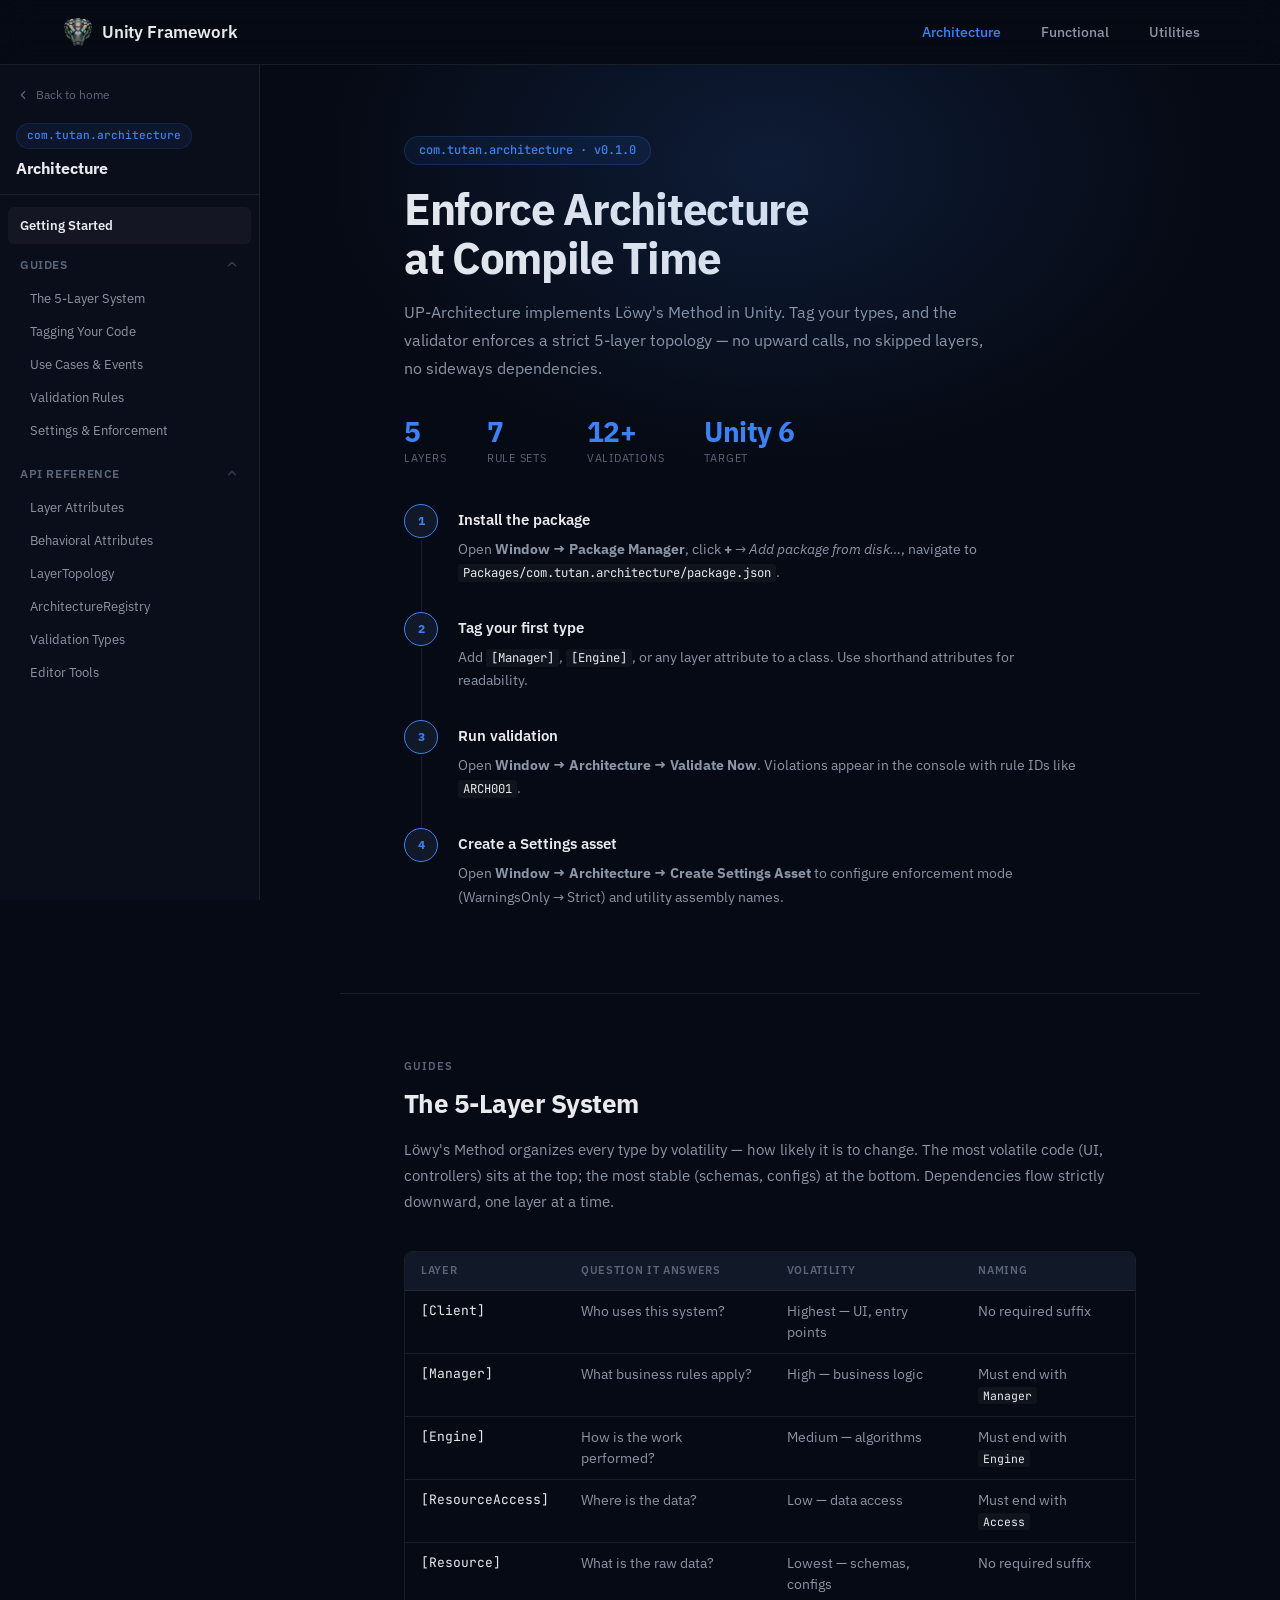
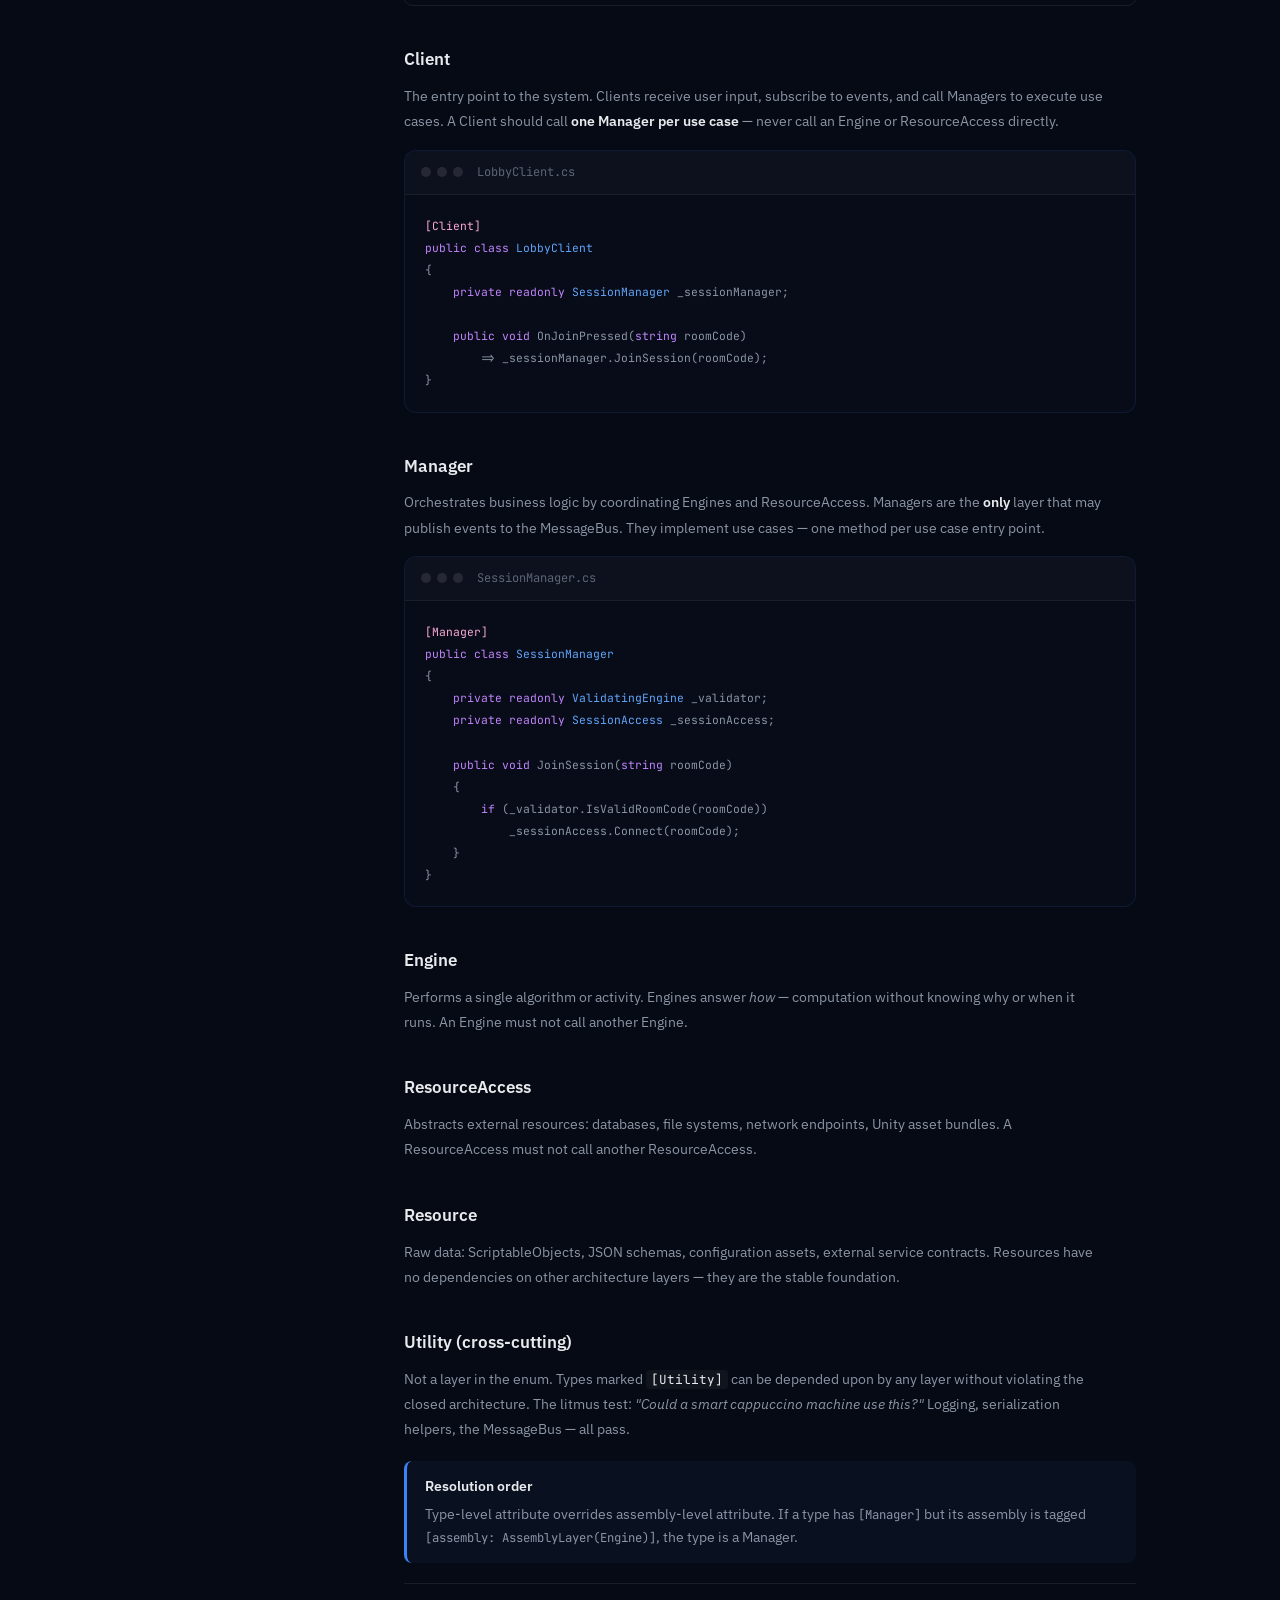
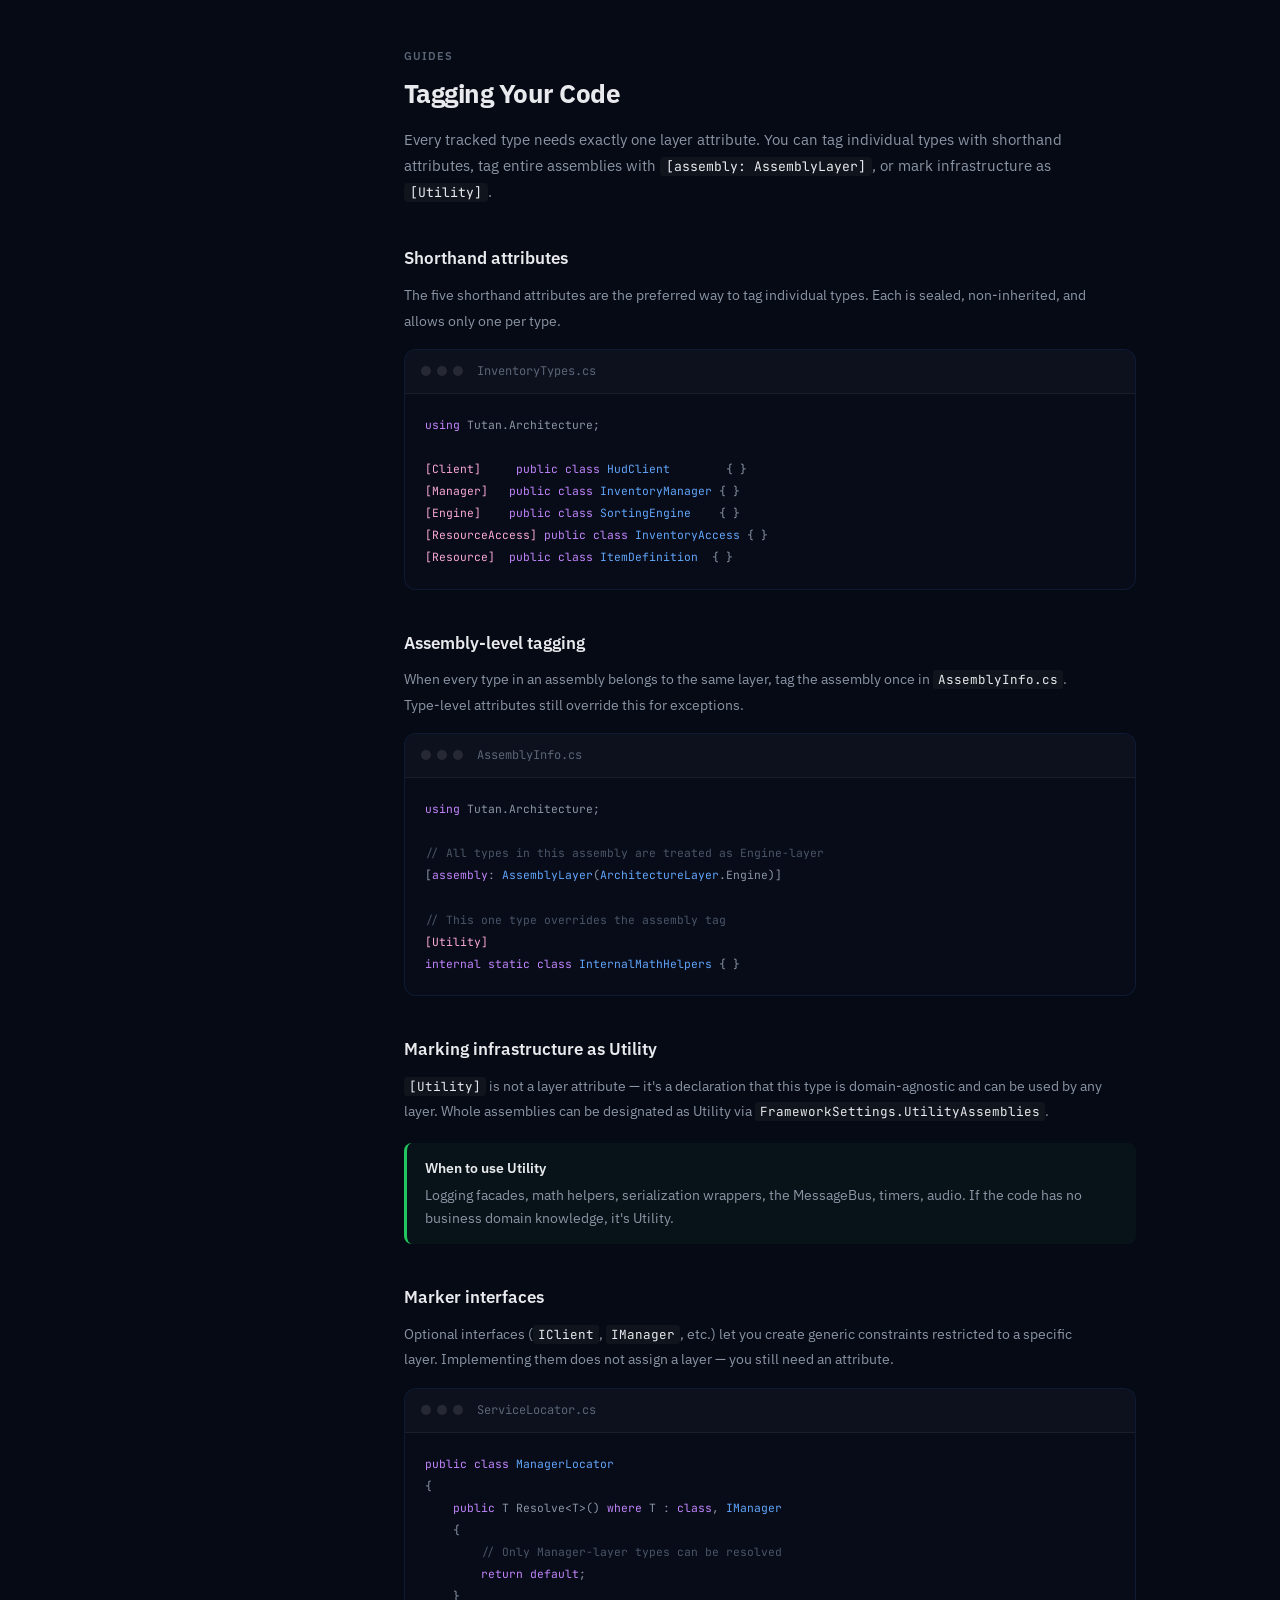
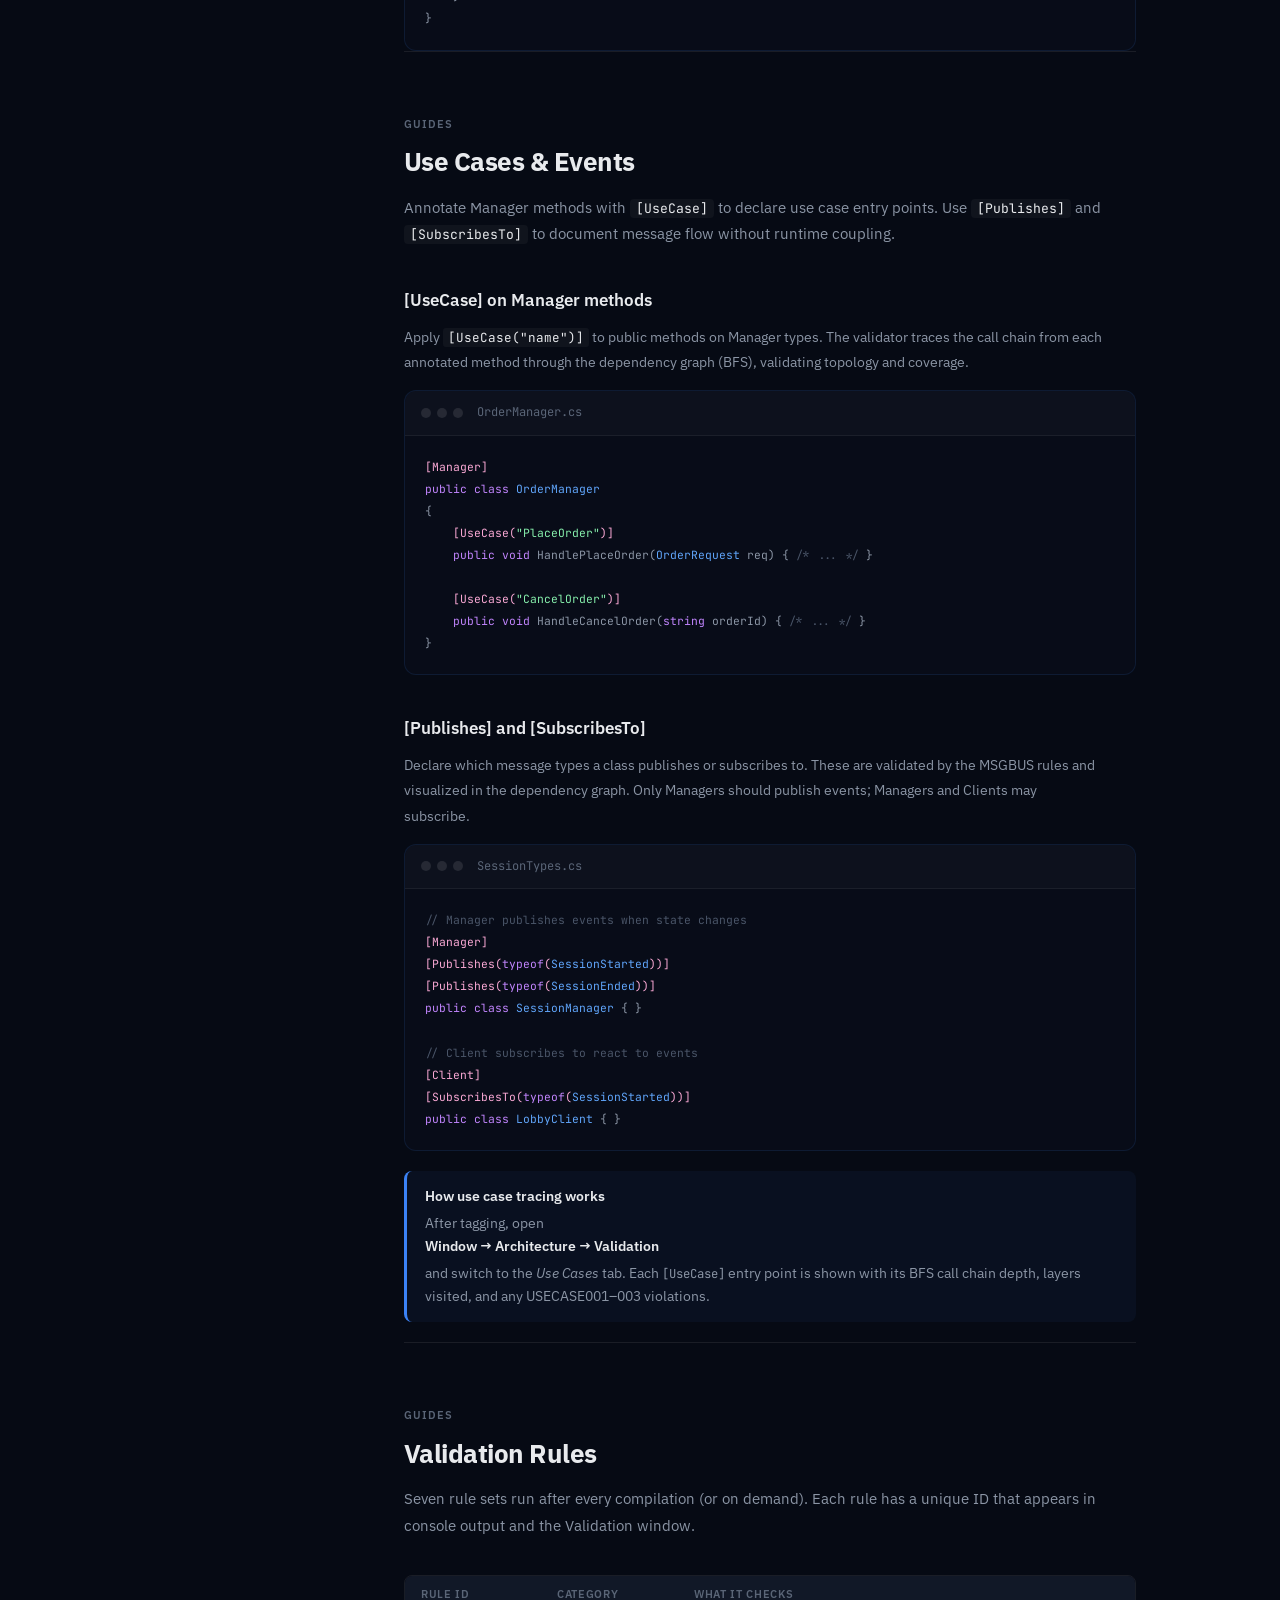
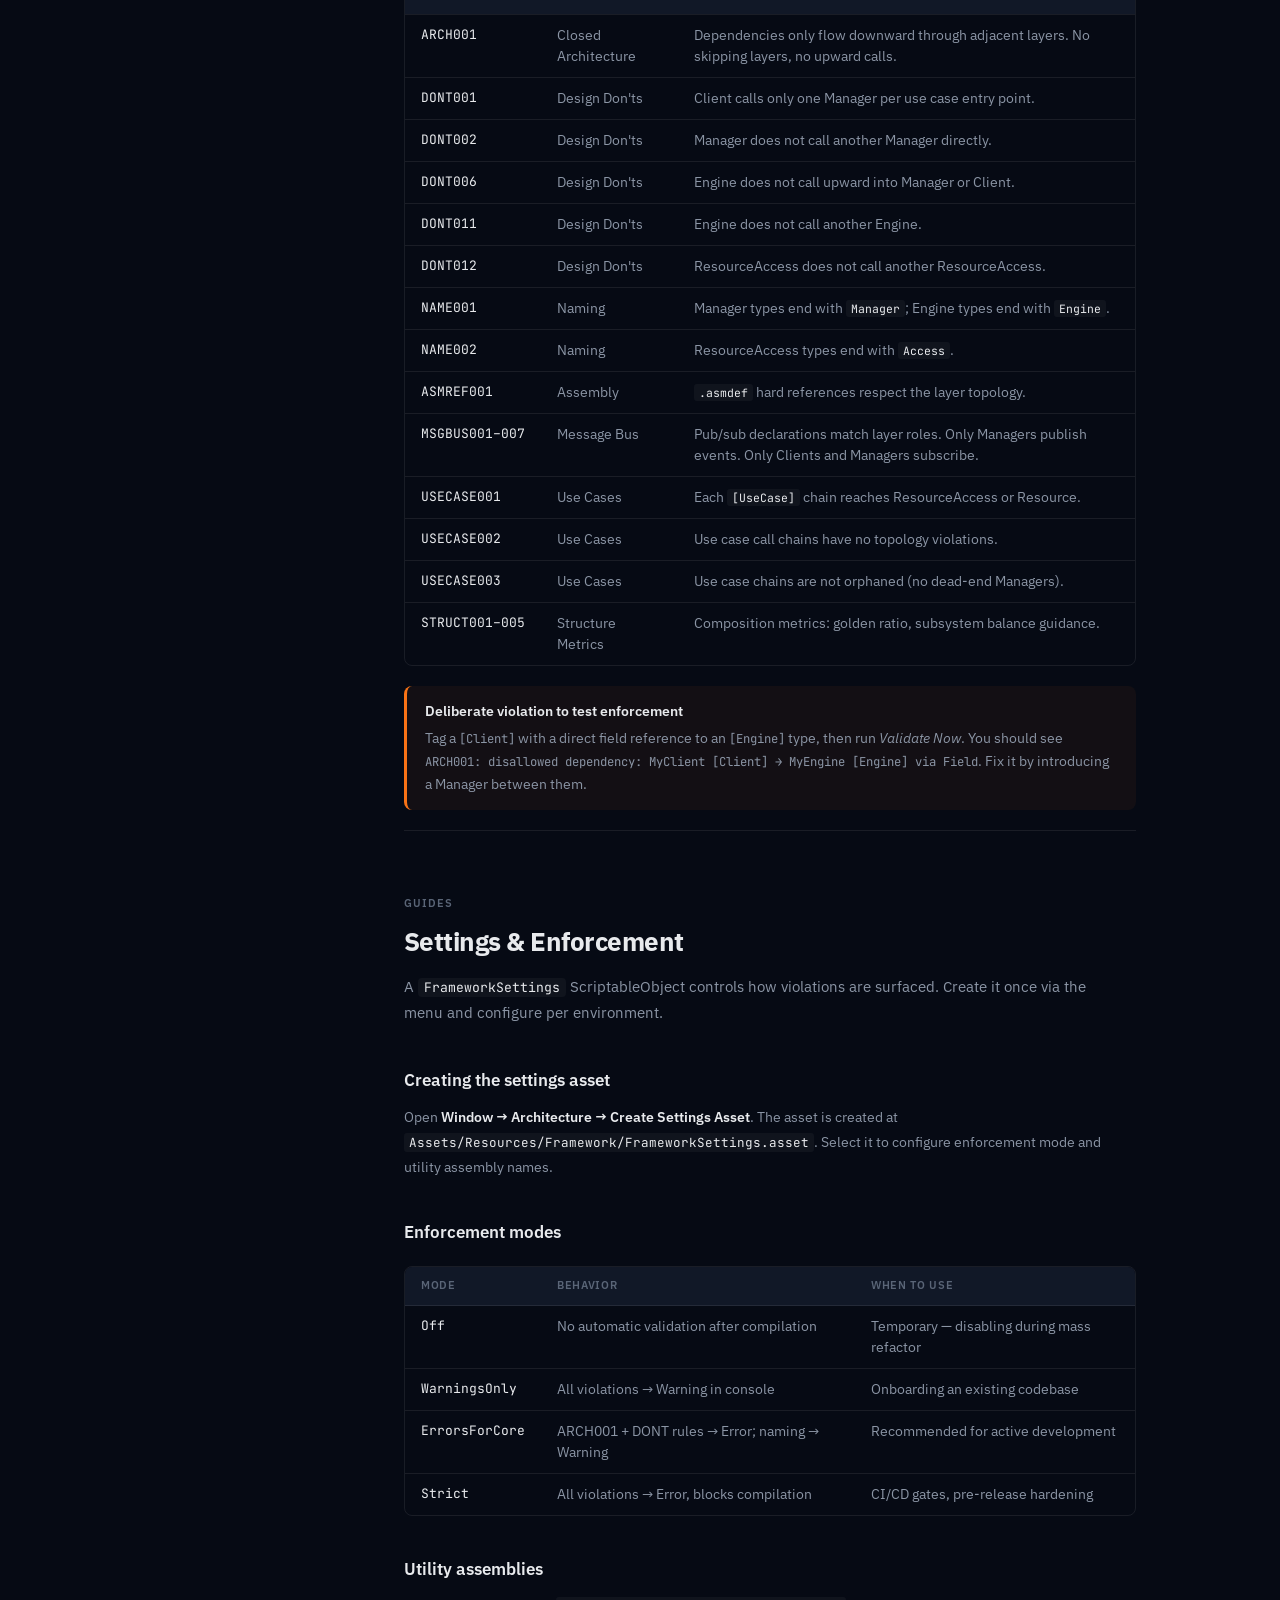
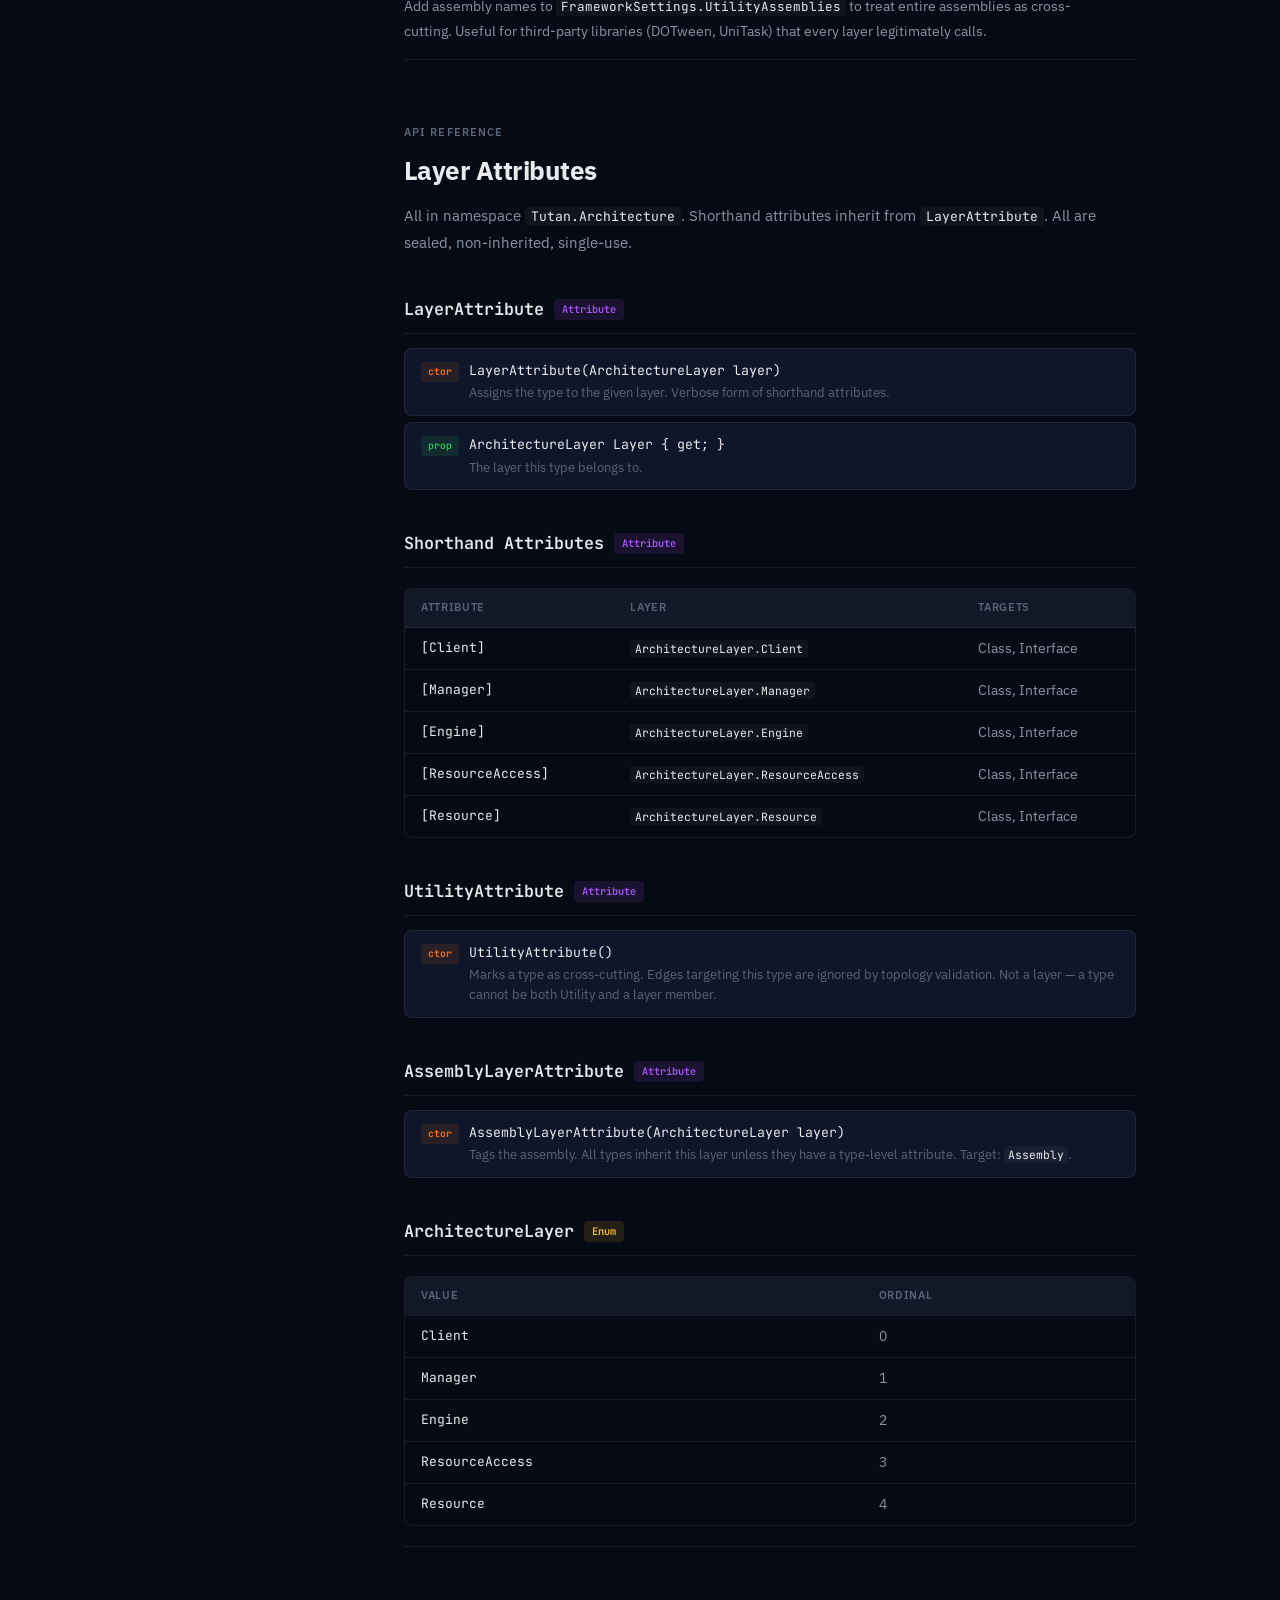
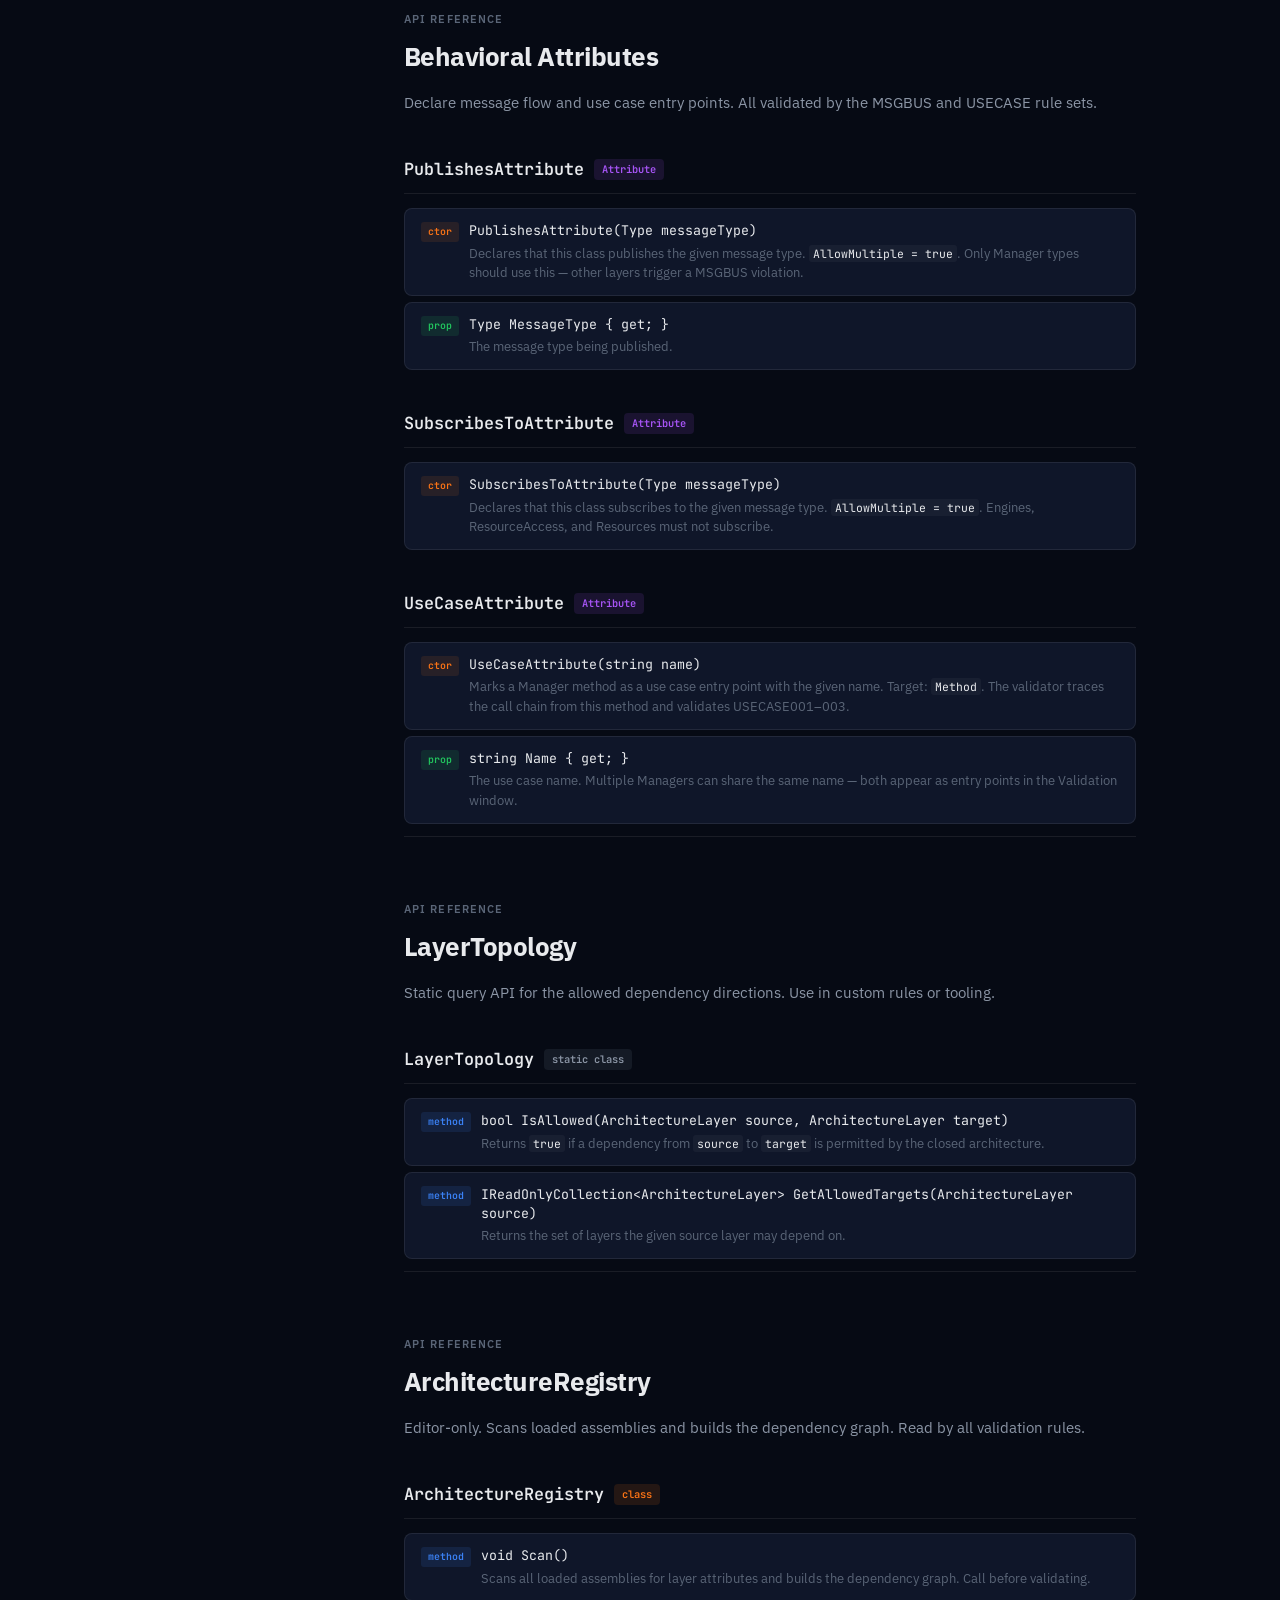
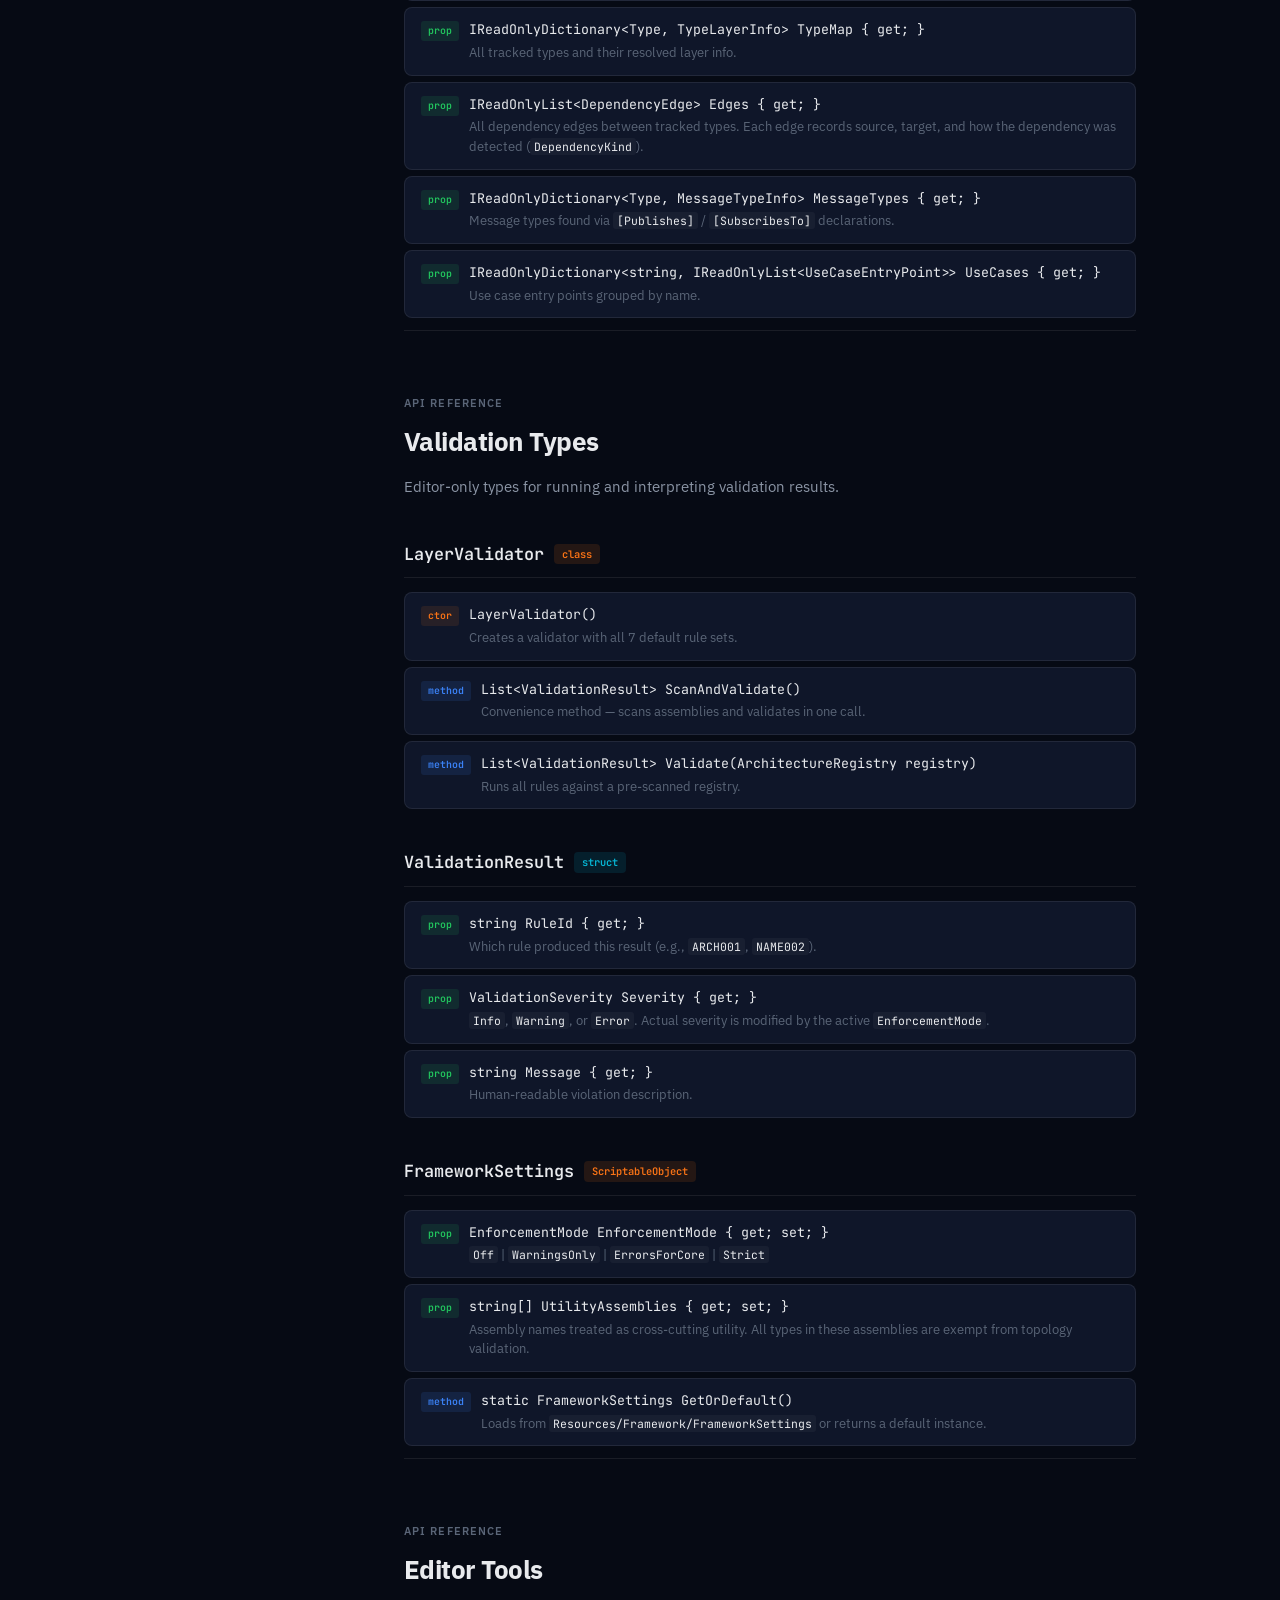
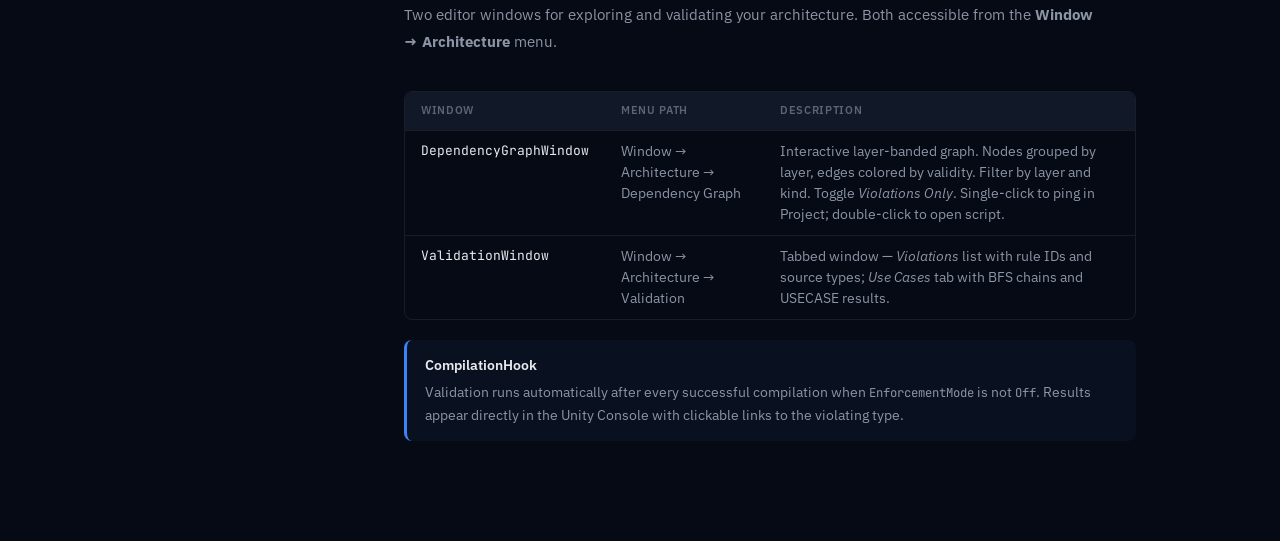
==== architecture.html @ 6060f74a "Reorganize site structure and polish home page UI Structure: - Move CSS/JS files into src/ - Move fa" ====
<!DOCTYPE html>
<html lang="en">
<head>
  <meta charset="UTF-8">
  <meta name="viewport" content="width=device-width, initial-scale=1.0">
  <title>Architecture — Unity Framework</title>
  <meta name="description" content="UP-Architecture: compile-time layer enforcement for Löwy's Method. Five layers, one direction.">
  <link rel="preconnect" href="https://fonts.googleapis.com">
  <link rel="preconnect" href="https://fonts.gstatic.com" crossorigin>
  <link href="https://fonts.googleapis.com/css2?family=IBM+Plex+Sans:wght@300;400;500;600;700&family=JetBrains+Mono:wght@400;500;600&display=swap" rel="stylesheet">
  <link rel="stylesheet" href="src/styles.css">
  <link rel="stylesheet" href="src/docs.css">
</head>
<body>

  <!-- Navigation -->
  <nav class="nav" id="nav">
    <div class="nav-inner">
      <a href="index.html" class="nav-logo">
        <img src="assets/favicon/favicon-32x32.png" alt="" class="nav-logo-icon" aria-hidden="true">
        Unity Framework
      </a>
      <div class="nav-links">
        <a href="architecture.html" class="nav-link" style="color:var(--arch-color)">Architecture</a>
        <a href="functional.html" class="nav-link">Functional</a>
        <a href="utilities.html" class="nav-link">Utilities</a>
      </div>
      <button class="nav-toggle" id="nav-toggle" aria-label="Toggle navigation menu" aria-expanded="false">
        <span></span><span></span><span></span>
      </button>
    </div>
  </nav>

  <div class="docs-shell">

    <!-- Sidebar -->
    <aside class="docs-sidebar" aria-label="Documentation navigation">
      <div class="sidebar-header">
        <a href="index.html" class="sidebar-back">
          <svg width="14" height="14" viewBox="0 0 24 24" fill="none" stroke="currentColor" stroke-width="2" stroke-linecap="round" stroke-linejoin="round" aria-hidden="true"><polyline points="15 18 9 12 15 6"/></svg>
          Back to home
        </a>
        <span class="sidebar-pkg-id sidebar-pkg-id--arch">com.tutan.architecture</span>
        <div class="sidebar-pkg-name">Architecture</div>
      </div>
      <nav class="sidebar-nav" aria-label="Page sections">
        <a href="#getting-started" class="sidebar-direct" data-pkg="arch">Getting Started</a>

        <div class="sidebar-group open">
          <button class="sidebar-group-btn" aria-expanded="true">
            Guides
            <svg class="sidebar-chevron" width="14" height="14" viewBox="0 0 24 24" fill="none" stroke="currentColor" stroke-width="2.5" stroke-linecap="round" stroke-linejoin="round" aria-hidden="true"><polyline points="6 9 12 15 18 9"/></svg>
          </button>
          <div class="sidebar-items">
            <a href="#guide-layers" class="sidebar-link" data-pkg="arch">The 5-Layer System</a>
            <a href="#guide-tagging" class="sidebar-link" data-pkg="arch">Tagging Your Code</a>
            <a href="#guide-usecases" class="sidebar-link" data-pkg="arch">Use Cases &amp; Events</a>
            <a href="#guide-validation" class="sidebar-link" data-pkg="arch">Validation Rules</a>
            <a href="#guide-settings" class="sidebar-link" data-pkg="arch">Settings &amp; Enforcement</a>
          </div>
        </div>

        <div class="sidebar-group">
          <button class="sidebar-group-btn" aria-expanded="false">
            API Reference
            <svg class="sidebar-chevron" width="14" height="14" viewBox="0 0 24 24" fill="none" stroke="currentColor" stroke-width="2.5" stroke-linecap="round" stroke-linejoin="round" aria-hidden="true"><polyline points="6 9 12 15 18 9"/></svg>
          </button>
          <div class="sidebar-items">
            <a href="#api-layer-attrs" class="sidebar-link" data-pkg="arch">Layer Attributes</a>
            <a href="#api-behavioral-attrs" class="sidebar-link" data-pkg="arch">Behavioral Attributes</a>
            <a href="#api-topology" class="sidebar-link" data-pkg="arch">LayerTopology</a>
            <a href="#api-registry" class="sidebar-link" data-pkg="arch">ArchitectureRegistry</a>
            <a href="#api-validation" class="sidebar-link" data-pkg="arch">Validation Types</a>
            <a href="#api-editor" class="sidebar-link" data-pkg="arch">Editor Tools</a>
          </div>
        </div>
      </nav>
    </aside>

    <!-- Main content -->
    <main class="docs-main">

      <!-- ── Getting Started Hero ── -->
      <section class="docs-hero" id="getting-started">
        <div class="docs-hero-glow" style="background:radial-gradient(ellipse, var(--arch-glow) 0%, transparent 70%)" aria-hidden="true"></div>
        <span class="docs-hero-badge docs-hero-badge--arch">com.tutan.architecture · v0.1.0</span>
        <h1 class="docs-hero-title">Enforce Architecture<br>at Compile Time</h1>
        <p class="docs-hero-desc">
          UP-Architecture implements Löwy's Method in Unity. Tag your types, and the validator enforces a strict 5-layer topology — no upward calls, no skipped layers, no sideways dependencies.
        </p>
        <div class="docs-hero-stats">
          <div>
            <span class="docs-stat-value" style="color:var(--arch-color)">5</span>
            <span class="docs-stat-label">Layers</span>
          </div>
          <div>
            <span class="docs-stat-value" style="color:var(--arch-color)">7</span>
            <span class="docs-stat-label">Rule Sets</span>
          </div>
          <div>
            <span class="docs-stat-value" style="color:var(--arch-color)">12+</span>
            <span class="docs-stat-label">Validations</span>
          </div>
          <div>
            <span class="docs-stat-value" style="color:var(--arch-color)">Unity 6</span>
            <span class="docs-stat-label">Target</span>
          </div>
        </div>

        <div class="steps">
          <div class="step">
            <div class="step-num" style="border-color:var(--arch-color);color:var(--arch-color)">1</div>
            <div class="step-body">
              <div class="step-title">Install the package</div>
              <div class="step-desc">Open <strong>Window → Package Manager</strong>, click <strong>+</strong> → <em>Add package from disk…</em>, navigate to <code>Packages/com.tutan.architecture/package.json</code>.</div>
            </div>
          </div>
          <div class="step">
            <div class="step-num" style="border-color:var(--arch-color);color:var(--arch-color)">2</div>
            <div class="step-body">
              <div class="step-title">Tag your first type</div>
              <div class="step-desc">Add <code>[Manager]</code>, <code>[Engine]</code>, or any layer attribute to a class. Use shorthand attributes for readability.</div>
            </div>
          </div>
          <div class="step">
            <div class="step-num" style="border-color:var(--arch-color);color:var(--arch-color)">3</div>
            <div class="step-body">
              <div class="step-title">Run validation</div>
              <div class="step-desc">Open <strong>Window → Architecture → Validate Now</strong>. Violations appear in the console with rule IDs like <code>ARCH001</code>.</div>
            </div>
          </div>
          <div class="step">
            <div class="step-num" style="border-color:var(--arch-color);color:var(--arch-color)">4</div>
            <div class="step-body">
              <div class="step-title">Create a Settings asset</div>
              <div class="step-desc">Open <strong>Window → Architecture → Create Settings Asset</strong> to configure enforcement mode (WarningsOnly → Strict) and utility assembly names.</div>
            </div>
          </div>
        </div>
      </section>

      <div class="docs-content">

        <!-- ── Guide: 5-Layer System ── -->
        <section class="docs-section" id="guide-layers">
          <div class="section-eyebrow">Guides</div>
          <h2 class="section-title">The 5-Layer System</h2>
          <p class="section-intro">
            Löwy's Method organizes every type by volatility — how likely it is to change. The most volatile code (UI, controllers) sits at the top; the most stable (schemas, configs) at the bottom. Dependencies flow strictly downward, one layer at a time.
          </p>

          <div class="table-wrap">
            <table class="docs-table">
              <thead><tr><th>Layer</th><th>Question It Answers</th><th>Volatility</th><th>Naming</th></tr></thead>
              <tbody>
                <tr><td>[Client]</td><td>Who uses this system?</td><td>Highest — UI, entry points</td><td>No required suffix</td></tr>
                <tr><td>[Manager]</td><td>What business rules apply?</td><td>High — business logic</td><td>Must end with <code>Manager</code></td></tr>
                <tr><td>[Engine]</td><td>How is the work performed?</td><td>Medium — algorithms</td><td>Must end with <code>Engine</code></td></tr>
                <tr><td>[ResourceAccess]</td><td>Where is the data?</td><td>Low — data access</td><td>Must end with <code>Access</code></td></tr>
                <tr><td>[Resource]</td><td>What is the raw data?</td><td>Lowest — schemas, configs</td><td>No required suffix</td></tr>
              </tbody>
            </table>
          </div>

          <div class="sub-section">
            <h3 class="sub-title">Client</h3>
            <p class="prose">The entry point to the system. Clients receive user input, subscribe to events, and call Managers to execute use cases. A Client should call <strong>one Manager per use case</strong> — never call an Engine or ResourceAccess directly.</p>
            <div class="code-card code-card--arch">
              <div class="code-card-header"><span class="code-card-dot"></span><span class="code-card-dot"></span><span class="code-card-dot"></span><span class="code-card-file">LobbyClient.cs</span></div>
<pre class="code-block"><code><span class="attr">[Client]</span>
<span class="kw">public class</span> <span class="type">LobbyClient</span>
{
    <span class="kw">private readonly</span> <span class="type">SessionManager</span> _sessionManager;

    <span class="kw">public void</span> OnJoinPressed(<span class="kw">string</span> roomCode)
        => _sessionManager.JoinSession(roomCode);
}</code></pre>
            </div>
          </div>

          <div class="sub-section">
            <h3 class="sub-title">Manager</h3>
            <p class="prose">Orchestrates business logic by coordinating Engines and ResourceAccess. Managers are the <strong>only</strong> layer that may publish events to the MessageBus. They implement use cases — one method per use case entry point.</p>
            <div class="code-card code-card--arch">
              <div class="code-card-header"><span class="code-card-dot"></span><span class="code-card-dot"></span><span class="code-card-dot"></span><span class="code-card-file">SessionManager.cs</span></div>
<pre class="code-block"><code><span class="attr">[Manager]</span>
<span class="kw">public class</span> <span class="type">SessionManager</span>
{
    <span class="kw">private readonly</span> <span class="type">ValidatingEngine</span> _validator;
    <span class="kw">private readonly</span> <span class="type">SessionAccess</span> _sessionAccess;

    <span class="kw">public void</span> JoinSession(<span class="kw">string</span> roomCode)
    {
        <span class="kw">if</span> (_validator.IsValidRoomCode(roomCode))
            _sessionAccess.Connect(roomCode);
    }
}</code></pre>
            </div>
          </div>

          <div class="sub-section">
            <h3 class="sub-title">Engine</h3>
            <p class="prose">Performs a single algorithm or activity. Engines answer <em>how</em> — computation without knowing why or when it runs. An Engine must not call another Engine.</p>
          </div>

          <div class="sub-section">
            <h3 class="sub-title">ResourceAccess</h3>
            <p class="prose">Abstracts external resources: databases, file systems, network endpoints, Unity asset bundles. A ResourceAccess must not call another ResourceAccess.</p>
          </div>

          <div class="sub-section">
            <h3 class="sub-title">Resource</h3>
            <p class="prose">Raw data: ScriptableObjects, JSON schemas, configuration assets, external service contracts. Resources have no dependencies on other architecture layers — they are the stable foundation.</p>
          </div>

          <div class="sub-section">
            <h3 class="sub-title">Utility (cross-cutting)</h3>
            <p class="prose">Not a layer in the enum. Types marked <code>[Utility]</code> can be depended upon by any layer without violating the closed architecture. The litmus test: <em>"Could a smart cappuccino machine use this?"</em> Logging, serialization helpers, the MessageBus — all pass.</p>
            <div class="callout callout--note">
              <strong>Resolution order</strong>
              Type-level attribute overrides assembly-level attribute. If a type has <code>[Manager]</code> but its assembly is tagged <code>[assembly: AssemblyLayer(Engine)]</code>, the type is a Manager.
            </div>
          </div>
        </section>

        <!-- ── Guide: Tagging ── -->
        <section class="docs-section" id="guide-tagging">
          <div class="section-eyebrow">Guides</div>
          <h2 class="section-title">Tagging Your Code</h2>
          <p class="section-intro">
            Every tracked type needs exactly one layer attribute. You can tag individual types with shorthand attributes, tag entire assemblies with <code>[assembly: AssemblyLayer]</code>, or mark infrastructure as <code>[Utility]</code>.
          </p>

          <div class="sub-section">
            <h3 class="sub-title">Shorthand attributes</h3>
            <p class="prose">The five shorthand attributes are the preferred way to tag individual types. Each is sealed, non-inherited, and allows only one per type.</p>
            <div class="code-card code-card--arch">
              <div class="code-card-header"><span class="code-card-dot"></span><span class="code-card-dot"></span><span class="code-card-dot"></span><span class="code-card-file">InventoryTypes.cs</span></div>
<pre class="code-block"><code><span class="kw">using</span> Tutan.Architecture;

<span class="attr">[Client]</span>     <span class="kw">public class</span> <span class="type">HudClient</span>        { }
<span class="attr">[Manager]</span>   <span class="kw">public class</span> <span class="type">InventoryManager</span> { }
<span class="attr">[Engine]</span>    <span class="kw">public class</span> <span class="type">SortingEngine</span>    { }
<span class="attr">[ResourceAccess]</span> <span class="kw">public class</span> <span class="type">InventoryAccess</span> { }
<span class="attr">[Resource]</span>  <span class="kw">public class</span> <span class="type">ItemDefinition</span>  { }</code></pre>
            </div>
          </div>

          <div class="sub-section">
            <h3 class="sub-title">Assembly-level tagging</h3>
            <p class="prose">When every type in an assembly belongs to the same layer, tag the assembly once in <code>AssemblyInfo.cs</code>. Type-level attributes still override this for exceptions.</p>
            <div class="code-card code-card--arch">
              <div class="code-card-header"><span class="code-card-dot"></span><span class="code-card-dot"></span><span class="code-card-dot"></span><span class="code-card-file">AssemblyInfo.cs</span></div>
<pre class="code-block"><code><span class="kw">using</span> Tutan.Architecture;

<span class="cmt">// All types in this assembly are treated as Engine-layer</span>
[<span class="kw">assembly</span>: <span class="type">AssemblyLayer</span>(<span class="type">ArchitectureLayer</span>.Engine)]

<span class="cmt">// This one type overrides the assembly tag</span>
<span class="attr">[Utility]</span>
<span class="kw">internal static class</span> <span class="type">InternalMathHelpers</span> { }</code></pre>
            </div>
          </div>

          <div class="sub-section">
            <h3 class="sub-title">Marking infrastructure as Utility</h3>
            <p class="prose"><code>[Utility]</code> is not a layer attribute — it's a declaration that this type is domain-agnostic and can be used by any layer. Whole assemblies can be designated as Utility via <code>FrameworkSettings.UtilityAssemblies</code>.</p>
            <div class="callout callout--tip">
              <strong>When to use Utility</strong>
              Logging facades, math helpers, serialization wrappers, the MessageBus, timers, audio. If the code has no business domain knowledge, it's Utility.
            </div>
          </div>

          <div class="sub-section">
            <h3 class="sub-title">Marker interfaces</h3>
            <p class="prose">Optional interfaces (<code>IClient</code>, <code>IManager</code>, etc.) let you create generic constraints restricted to a specific layer. Implementing them does not assign a layer — you still need an attribute.</p>
            <div class="code-card code-card--arch">
              <div class="code-card-header"><span class="code-card-dot"></span><span class="code-card-dot"></span><span class="code-card-dot"></span><span class="code-card-file">ServiceLocator.cs</span></div>
<pre class="code-block"><code><span class="kw">public class</span> <span class="type">ManagerLocator</span>
{
    <span class="kw">public</span> T Resolve&lt;T&gt;() <span class="kw">where</span> T : <span class="kw">class</span>, <span class="type">IManager</span>
    {
        <span class="cmt">// Only Manager-layer types can be resolved</span>
        <span class="kw">return default</span>;
    }
}</code></pre>
            </div>
          </div>
        </section>

        <!-- ── Guide: Use Cases & Events ── -->
        <section class="docs-section" id="guide-usecases">
          <div class="section-eyebrow">Guides</div>
          <h2 class="section-title">Use Cases &amp; Events</h2>
          <p class="section-intro">
            Annotate Manager methods with <code>[UseCase]</code> to declare use case entry points. Use <code>[Publishes]</code> and <code>[SubscribesTo]</code> to document message flow without runtime coupling.
          </p>

          <div class="sub-section">
            <h3 class="sub-title">[UseCase] on Manager methods</h3>
            <p class="prose">Apply <code>[UseCase("name")]</code> to public methods on Manager types. The validator traces the call chain from each annotated method through the dependency graph (BFS), validating topology and coverage.</p>
            <div class="code-card code-card--arch">
              <div class="code-card-header"><span class="code-card-dot"></span><span class="code-card-dot"></span><span class="code-card-dot"></span><span class="code-card-file">OrderManager.cs</span></div>
<pre class="code-block"><code><span class="attr">[Manager]</span>
<span class="kw">public class</span> <span class="type">OrderManager</span>
{
    <span class="attr">[UseCase(<span class="str">"PlaceOrder"</span>)]</span>
    <span class="kw">public void</span> HandlePlaceOrder(<span class="type">OrderRequest</span> req) { <span class="cmt">/* ... */</span> }

    <span class="attr">[UseCase(<span class="str">"CancelOrder"</span>)]</span>
    <span class="kw">public void</span> HandleCancelOrder(<span class="kw">string</span> orderId) { <span class="cmt">/* ... */</span> }
}</code></pre>
            </div>
          </div>

          <div class="sub-section">
            <h3 class="sub-title">[Publishes] and [SubscribesTo]</h3>
            <p class="prose">Declare which message types a class publishes or subscribes to. These are validated by the MSGBUS rules and visualized in the dependency graph. Only Managers should publish events; Managers and Clients may subscribe.</p>
            <div class="code-card code-card--arch">
              <div class="code-card-header"><span class="code-card-dot"></span><span class="code-card-dot"></span><span class="code-card-dot"></span><span class="code-card-file">SessionTypes.cs</span></div>
<pre class="code-block"><code><span class="cmt">// Manager publishes events when state changes</span>
<span class="attr">[Manager]</span>
<span class="attr">[Publishes(<span class="kw">typeof</span>(<span class="type">SessionStarted</span>))]</span>
<span class="attr">[Publishes(<span class="kw">typeof</span>(<span class="type">SessionEnded</span>))]</span>
<span class="kw">public class</span> <span class="type">SessionManager</span> { }

<span class="cmt">// Client subscribes to react to events</span>
<span class="attr">[Client]</span>
<span class="attr">[SubscribesTo(<span class="kw">typeof</span>(<span class="type">SessionStarted</span>))]</span>
<span class="kw">public class</span> <span class="type">LobbyClient</span> { }</code></pre>
            </div>
          </div>

          <div class="callout callout--note">
            <strong>How use case tracing works</strong>
            After tagging, open <strong>Window → Architecture → Validation</strong> and switch to the <em>Use Cases</em> tab. Each <code>[UseCase]</code> entry point is shown with its BFS call chain depth, layers visited, and any USECASE001–003 violations.
          </div>
        </section>

        <!-- ── Guide: Validation Rules ── -->
        <section class="docs-section" id="guide-validation">
          <div class="section-eyebrow">Guides</div>
          <h2 class="section-title">Validation Rules</h2>
          <p class="section-intro">
            Seven rule sets run after every compilation (or on demand). Each rule has a unique ID that appears in console output and the Validation window.
          </p>

          <div class="table-wrap">
            <table class="docs-table">
              <thead><tr><th>Rule ID</th><th>Category</th><th>What It Checks</th></tr></thead>
              <tbody>
                <tr><td>ARCH001</td><td>Closed Architecture</td><td>Dependencies only flow downward through adjacent layers. No skipping layers, no upward calls.</td></tr>
                <tr><td>DONT001</td><td>Design Don'ts</td><td>Client calls only one Manager per use case entry point.</td></tr>
                <tr><td>DONT002</td><td>Design Don'ts</td><td>Manager does not call another Manager directly.</td></tr>
                <tr><td>DONT006</td><td>Design Don'ts</td><td>Engine does not call upward into Manager or Client.</td></tr>
                <tr><td>DONT011</td><td>Design Don'ts</td><td>Engine does not call another Engine.</td></tr>
                <tr><td>DONT012</td><td>Design Don'ts</td><td>ResourceAccess does not call another ResourceAccess.</td></tr>
                <tr><td>NAME001</td><td>Naming</td><td>Manager types end with <code>Manager</code>; Engine types end with <code>Engine</code>.</td></tr>
                <tr><td>NAME002</td><td>Naming</td><td>ResourceAccess types end with <code>Access</code>.</td></tr>
                <tr><td>ASMREF001</td><td>Assembly</td><td><code>.asmdef</code> hard references respect the layer topology.</td></tr>
                <tr><td>MSGBUS001–007</td><td>Message Bus</td><td>Pub/sub declarations match layer roles. Only Managers publish events. Only Clients and Managers subscribe.</td></tr>
                <tr><td>USECASE001</td><td>Use Cases</td><td>Each <code>[UseCase]</code> chain reaches ResourceAccess or Resource.</td></tr>
                <tr><td>USECASE002</td><td>Use Cases</td><td>Use case call chains have no topology violations.</td></tr>
                <tr><td>USECASE003</td><td>Use Cases</td><td>Use case chains are not orphaned (no dead-end Managers).</td></tr>
                <tr><td>STRUCT001–005</td><td>Structure Metrics</td><td>Composition metrics: golden ratio, subsystem balance guidance.</td></tr>
              </tbody>
            </table>
          </div>

          <div class="callout callout--warn">
            <strong>Deliberate violation to test enforcement</strong>
            Tag a <code>[Client]</code> with a direct field reference to an <code>[Engine]</code> type, then run <em>Validate Now</em>. You should see <code>ARCH001: disallowed dependency: MyClient [Client] → MyEngine [Engine] via Field</code>. Fix it by introducing a Manager between them.
          </div>
        </section>

        <!-- ── Guide: Settings ── -->
        <section class="docs-section" id="guide-settings">
          <div class="section-eyebrow">Guides</div>
          <h2 class="section-title">Settings &amp; Enforcement</h2>
          <p class="section-intro">
            A <code>FrameworkSettings</code> ScriptableObject controls how violations are surfaced. Create it once via the menu and configure per environment.
          </p>

          <div class="sub-section">
            <h3 class="sub-title">Creating the settings asset</h3>
            <p class="prose">Open <strong>Window → Architecture → Create Settings Asset</strong>. The asset is created at <code>Assets/Resources/Framework/FrameworkSettings.asset</code>. Select it to configure enforcement mode and utility assembly names.</p>
          </div>

          <div class="sub-section">
            <h3 class="sub-title">Enforcement modes</h3>
            <div class="table-wrap">
              <table class="docs-table">
                <thead><tr><th>Mode</th><th>Behavior</th><th>When to use</th></tr></thead>
                <tbody>
                  <tr><td>Off</td><td>No automatic validation after compilation</td><td>Temporary — disabling during mass refactor</td></tr>
                  <tr><td>WarningsOnly</td><td>All violations → Warning in console</td><td>Onboarding an existing codebase</td></tr>
                  <tr><td>ErrorsForCore</td><td>ARCH001 + DONT rules → Error; naming → Warning</td><td>Recommended for active development</td></tr>
                  <tr><td>Strict</td><td>All violations → Error, blocks compilation</td><td>CI/CD gates, pre-release hardening</td></tr>
                </tbody>
              </table>
            </div>
          </div>

          <div class="sub-section">
            <h3 class="sub-title">Utility assemblies</h3>
            <p class="prose">Add assembly names to <code>FrameworkSettings.UtilityAssemblies</code> to treat entire assemblies as cross-cutting. Useful for third-party libraries (DOTween, UniTask) that every layer legitimately calls.</p>
          </div>
        </section>

        <!-- ── API: Layer Attributes ── -->
        <section class="docs-section" id="api-layer-attrs">
          <div class="section-eyebrow">API Reference</div>
          <h2 class="section-title">Layer Attributes</h2>
          <p class="section-intro">All in namespace <code>Tutan.Architecture</code>. Shorthand attributes inherit from <code>LayerAttribute</code>. All are sealed, non-inherited, single-use.</p>

          <div class="api-group">
            <div class="api-group-header">
              <span class="api-group-name">LayerAttribute</span>
              <span class="api-type-badge badge--attr">Attribute</span>
            </div>
            <div class="api-members">
              <div class="api-member">
                <span class="api-kind kind--ctor">ctor</span>
                <div class="api-member-content">
                  <div class="api-member-name">LayerAttribute(ArchitectureLayer layer)</div>
                  <div class="api-member-desc">Assigns the type to the given layer. Verbose form of shorthand attributes.</div>
                </div>
              </div>
              <div class="api-member">
                <span class="api-kind kind--prop">prop</span>
                <div class="api-member-content">
                  <div class="api-member-name">ArchitectureLayer Layer { get; }</div>
                  <div class="api-member-desc">The layer this type belongs to.</div>
                </div>
              </div>
            </div>
          </div>

          <div class="api-group">
            <div class="api-group-header">
              <span class="api-group-name">Shorthand Attributes</span>
              <span class="api-type-badge badge--attr">Attribute</span>
            </div>
            <div class="table-wrap">
              <table class="docs-table">
                <thead><tr><th>Attribute</th><th>Layer</th><th>Targets</th></tr></thead>
                <tbody>
                  <tr><td>[Client]</td><td><code>ArchitectureLayer.Client</code></td><td>Class, Interface</td></tr>
                  <tr><td>[Manager]</td><td><code>ArchitectureLayer.Manager</code></td><td>Class, Interface</td></tr>
                  <tr><td>[Engine]</td><td><code>ArchitectureLayer.Engine</code></td><td>Class, Interface</td></tr>
                  <tr><td>[ResourceAccess]</td><td><code>ArchitectureLayer.ResourceAccess</code></td><td>Class, Interface</td></tr>
                  <tr><td>[Resource]</td><td><code>ArchitectureLayer.Resource</code></td><td>Class, Interface</td></tr>
                </tbody>
              </table>
            </div>
          </div>

          <div class="api-group">
            <div class="api-group-header">
              <span class="api-group-name">UtilityAttribute</span>
              <span class="api-type-badge badge--attr">Attribute</span>
            </div>
            <div class="api-members">
              <div class="api-member">
                <span class="api-kind kind--ctor">ctor</span>
                <div class="api-member-content">
                  <div class="api-member-name">UtilityAttribute()</div>
                  <div class="api-member-desc">Marks a type as cross-cutting. Edges targeting this type are ignored by topology validation. Not a layer — a type cannot be both Utility and a layer member.</div>
                </div>
              </div>
            </div>
          </div>

          <div class="api-group">
            <div class="api-group-header">
              <span class="api-group-name">AssemblyLayerAttribute</span>
              <span class="api-type-badge badge--attr">Attribute</span>
            </div>
            <div class="api-members">
              <div class="api-member">
                <span class="api-kind kind--ctor">ctor</span>
                <div class="api-member-content">
                  <div class="api-member-name">AssemblyLayerAttribute(ArchitectureLayer layer)</div>
                  <div class="api-member-desc">Tags the assembly. All types inherit this layer unless they have a type-level attribute. Target: <code>Assembly</code>.</div>
                </div>
              </div>
            </div>
          </div>

          <div class="api-group">
            <div class="api-group-header">
              <span class="api-group-name">ArchitectureLayer</span>
              <span class="api-type-badge badge--enum">Enum</span>
            </div>
            <div class="table-wrap">
              <table class="docs-table">
                <thead><tr><th>Value</th><th>Ordinal</th></tr></thead>
                <tbody>
                  <tr><td>Client</td><td>0</td></tr>
                  <tr><td>Manager</td><td>1</td></tr>
                  <tr><td>Engine</td><td>2</td></tr>
                  <tr><td>ResourceAccess</td><td>3</td></tr>
                  <tr><td>Resource</td><td>4</td></tr>
                </tbody>
              </table>
            </div>
          </div>
        </section>

        <!-- ── API: Behavioral Attributes ── -->
        <section class="docs-section" id="api-behavioral-attrs">
          <div class="section-eyebrow">API Reference</div>
          <h2 class="section-title">Behavioral Attributes</h2>
          <p class="section-intro">Declare message flow and use case entry points. All validated by the MSGBUS and USECASE rule sets.</p>

          <div class="api-group">
            <div class="api-group-header">
              <span class="api-group-name">PublishesAttribute</span>
              <span class="api-type-badge badge--attr">Attribute</span>
            </div>
            <div class="api-members">
              <div class="api-member">
                <span class="api-kind kind--ctor">ctor</span>
                <div class="api-member-content">
                  <div class="api-member-name">PublishesAttribute(Type messageType)</div>
                  <div class="api-member-desc">Declares that this class publishes the given message type. <code>AllowMultiple = true</code>. Only Manager types should use this — other layers trigger a MSGBUS violation.</div>
                </div>
              </div>
              <div class="api-member">
                <span class="api-kind kind--prop">prop</span>
                <div class="api-member-content">
                  <div class="api-member-name">Type MessageType { get; }</div>
                  <div class="api-member-desc">The message type being published.</div>
                </div>
              </div>
            </div>
          </div>

          <div class="api-group">
            <div class="api-group-header">
              <span class="api-group-name">SubscribesToAttribute</span>
              <span class="api-type-badge badge--attr">Attribute</span>
            </div>
            <div class="api-members">
              <div class="api-member">
                <span class="api-kind kind--ctor">ctor</span>
                <div class="api-member-content">
                  <div class="api-member-name">SubscribesToAttribute(Type messageType)</div>
                  <div class="api-member-desc">Declares that this class subscribes to the given message type. <code>AllowMultiple = true</code>. Engines, ResourceAccess, and Resources must not subscribe.</div>
                </div>
              </div>
            </div>
          </div>

          <div class="api-group">
            <div class="api-group-header">
              <span class="api-group-name">UseCaseAttribute</span>
              <span class="api-type-badge badge--attr">Attribute</span>
            </div>
            <div class="api-members">
              <div class="api-member">
                <span class="api-kind kind--ctor">ctor</span>
                <div class="api-member-content">
                  <div class="api-member-name">UseCaseAttribute(string name)</div>
                  <div class="api-member-desc">Marks a Manager method as a use case entry point with the given name. Target: <code>Method</code>. The validator traces the call chain from this method and validates USECASE001–003.</div>
                </div>
              </div>
              <div class="api-member">
                <span class="api-kind kind--prop">prop</span>
                <div class="api-member-content">
                  <div class="api-member-name">string Name { get; }</div>
                  <div class="api-member-desc">The use case name. Multiple Managers can share the same name — both appear as entry points in the Validation window.</div>
                </div>
              </div>
            </div>
          </div>
        </section>

        <!-- ── API: LayerTopology ── -->
        <section class="docs-section" id="api-topology">
          <div class="section-eyebrow">API Reference</div>
          <h2 class="section-title">LayerTopology</h2>
          <p class="section-intro">Static query API for the allowed dependency directions. Use in custom rules or tooling.</p>

          <div class="api-group">
            <div class="api-group-header">
              <span class="api-group-name">LayerTopology</span>
              <span class="api-type-badge badge--static">static class</span>
            </div>
            <div class="api-members">
              <div class="api-member">
                <span class="api-kind kind--method">method</span>
                <div class="api-member-content">
                  <div class="api-member-name">bool IsAllowed(ArchitectureLayer source, ArchitectureLayer target)</div>
                  <div class="api-member-desc">Returns <code>true</code> if a dependency from <code>source</code> to <code>target</code> is permitted by the closed architecture.</div>
                </div>
              </div>
              <div class="api-member">
                <span class="api-kind kind--method">method</span>
                <div class="api-member-content">
                  <div class="api-member-name">IReadOnlyCollection&lt;ArchitectureLayer&gt; GetAllowedTargets(ArchitectureLayer source)</div>
                  <div class="api-member-desc">Returns the set of layers the given source layer may depend on.</div>
                </div>
              </div>
            </div>
          </div>
        </section>

        <!-- ── API: ArchitectureRegistry ── -->
        <section class="docs-section" id="api-registry">
          <div class="section-eyebrow">API Reference</div>
          <h2 class="section-title">ArchitectureRegistry</h2>
          <p class="section-intro">Editor-only. Scans loaded assemblies and builds the dependency graph. Read by all validation rules.</p>

          <div class="api-group">
            <div class="api-group-header">
              <span class="api-group-name">ArchitectureRegistry</span>
              <span class="api-type-badge badge--class">class</span>
            </div>
            <div class="api-members">
              <div class="api-member">
                <span class="api-kind kind--method">method</span>
                <div class="api-member-content">
                  <div class="api-member-name">void Scan()</div>
                  <div class="api-member-desc">Scans all loaded assemblies for layer attributes and builds the dependency graph. Call before validating.</div>
                </div>
              </div>
              <div class="api-member">
                <span class="api-kind kind--prop">prop</span>
                <div class="api-member-content">
                  <div class="api-member-name">IReadOnlyDictionary&lt;Type, TypeLayerInfo&gt; TypeMap { get; }</div>
                  <div class="api-member-desc">All tracked types and their resolved layer info.</div>
                </div>
              </div>
              <div class="api-member">
                <span class="api-kind kind--prop">prop</span>
                <div class="api-member-content">
                  <div class="api-member-name">IReadOnlyList&lt;DependencyEdge&gt; Edges { get; }</div>
                  <div class="api-member-desc">All dependency edges between tracked types. Each edge records source, target, and how the dependency was detected (<code>DependencyKind</code>).</div>
                </div>
              </div>
              <div class="api-member">
                <span class="api-kind kind--prop">prop</span>
                <div class="api-member-content">
                  <div class="api-member-name">IReadOnlyDictionary&lt;Type, MessageTypeInfo&gt; MessageTypes { get; }</div>
                  <div class="api-member-desc">Message types found via <code>[Publishes]</code> / <code>[SubscribesTo]</code> declarations.</div>
                </div>
              </div>
              <div class="api-member">
                <span class="api-kind kind--prop">prop</span>
                <div class="api-member-content">
                  <div class="api-member-name">IReadOnlyDictionary&lt;string, IReadOnlyList&lt;UseCaseEntryPoint&gt;&gt; UseCases { get; }</div>
                  <div class="api-member-desc">Use case entry points grouped by name.</div>
                </div>
              </div>
            </div>
          </div>
        </section>

        <!-- ── API: Validation Types ── -->
        <section class="docs-section" id="api-validation">
          <div class="section-eyebrow">API Reference</div>
          <h2 class="section-title">Validation Types</h2>
          <p class="section-intro">Editor-only types for running and interpreting validation results.</p>

          <div class="api-group">
            <div class="api-group-header">
              <span class="api-group-name">LayerValidator</span>
              <span class="api-type-badge badge--class">class</span>
            </div>
            <div class="api-members">
              <div class="api-member">
                <span class="api-kind kind--ctor">ctor</span>
                <div class="api-member-content">
                  <div class="api-member-name">LayerValidator()</div>
                  <div class="api-member-desc">Creates a validator with all 7 default rule sets.</div>
                </div>
              </div>
              <div class="api-member">
                <span class="api-kind kind--method">method</span>
                <div class="api-member-content">
                  <div class="api-member-name">List&lt;ValidationResult&gt; ScanAndValidate()</div>
                  <div class="api-member-desc">Convenience method — scans assemblies and validates in one call.</div>
                </div>
              </div>
              <div class="api-member">
                <span class="api-kind kind--method">method</span>
                <div class="api-member-content">
                  <div class="api-member-name">List&lt;ValidationResult&gt; Validate(ArchitectureRegistry registry)</div>
                  <div class="api-member-desc">Runs all rules against a pre-scanned registry.</div>
                </div>
              </div>
            </div>
          </div>

          <div class="api-group">
            <div class="api-group-header">
              <span class="api-group-name">ValidationResult</span>
              <span class="api-type-badge badge--struct">struct</span>
            </div>
            <div class="api-members">
              <div class="api-member">
                <span class="api-kind kind--prop">prop</span>
                <div class="api-member-content">
                  <div class="api-member-name">string RuleId { get; }</div>
                  <div class="api-member-desc">Which rule produced this result (e.g., <code>ARCH001</code>, <code>NAME002</code>).</div>
                </div>
              </div>
              <div class="api-member">
                <span class="api-kind kind--prop">prop</span>
                <div class="api-member-content">
                  <div class="api-member-name">ValidationSeverity Severity { get; }</div>
                  <div class="api-member-desc"><code>Info</code>, <code>Warning</code>, or <code>Error</code>. Actual severity is modified by the active <code>EnforcementMode</code>.</div>
                </div>
              </div>
              <div class="api-member">
                <span class="api-kind kind--prop">prop</span>
                <div class="api-member-content">
                  <div class="api-member-name">string Message { get; }</div>
                  <div class="api-member-desc">Human-readable violation description.</div>
                </div>
              </div>
            </div>
          </div>

          <div class="api-group">
            <div class="api-group-header">
              <span class="api-group-name">FrameworkSettings</span>
              <span class="api-type-badge badge--class">ScriptableObject</span>
            </div>
            <div class="api-members">
              <div class="api-member">
                <span class="api-kind kind--prop">prop</span>
                <div class="api-member-content">
                  <div class="api-member-name">EnforcementMode EnforcementMode { get; set; }</div>
                  <div class="api-member-desc"><code>Off</code> | <code>WarningsOnly</code> | <code>ErrorsForCore</code> | <code>Strict</code></div>
                </div>
              </div>
              <div class="api-member">
                <span class="api-kind kind--prop">prop</span>
                <div class="api-member-content">
                  <div class="api-member-name">string[] UtilityAssemblies { get; set; }</div>
                  <div class="api-member-desc">Assembly names treated as cross-cutting utility. All types in these assemblies are exempt from topology validation.</div>
                </div>
              </div>
              <div class="api-member">
                <span class="api-kind kind--method">method</span>
                <div class="api-member-content">
                  <div class="api-member-name">static FrameworkSettings GetOrDefault()</div>
                  <div class="api-member-desc">Loads from <code>Resources/Framework/FrameworkSettings</code> or returns a default instance.</div>
                </div>
              </div>
            </div>
          </div>
        </section>

        <!-- ── API: Editor Tools ── -->
        <section class="docs-section" id="api-editor">
          <div class="section-eyebrow">API Reference</div>
          <h2 class="section-title">Editor Tools</h2>
          <p class="section-intro">Two editor windows for exploring and validating your architecture. Both accessible from the <strong>Window → Architecture</strong> menu.</p>

          <div class="table-wrap">
            <table class="docs-table">
              <thead><tr><th>Window</th><th>Menu Path</th><th>Description</th></tr></thead>
              <tbody>
                <tr><td>DependencyGraphWindow</td><td>Window → Architecture → Dependency Graph</td><td>Interactive layer-banded graph. Nodes grouped by layer, edges colored by validity. Filter by layer and kind. Toggle <em>Violations Only</em>. Single-click to ping in Project; double-click to open script.</td></tr>
                <tr><td>ValidationWindow</td><td>Window → Architecture → Validation</td><td>Tabbed window — <em>Violations</em> list with rule IDs and source types; <em>Use Cases</em> tab with BFS chains and USECASE results.</td></tr>
              </tbody>
            </table>
          </div>

          <div class="callout callout--note">
            <strong>CompilationHook</strong>
            Validation runs automatically after every successful compilation when <code>EnforcementMode</code> is not <code>Off</code>. Results appear directly in the Unity Console with clickable links to the violating type.
          </div>
        </section>

      </div><!-- .docs-content -->
    </main>
  </div><!-- .docs-shell -->

  <!-- Sidebar toggle (mobile) -->
  <button class="sidebar-toggle-btn" aria-label="Toggle navigation sidebar">
    <svg width="20" height="20" viewBox="0 0 24 24" fill="none" stroke="currentColor" stroke-width="2" stroke-linecap="round" stroke-linejoin="round" aria-hidden="true"><line x1="3" y1="12" x2="21" y2="12"/><line x1="3" y1="6" x2="21" y2="6"/><line x1="3" y1="18" x2="21" y2="18"/></svg>
  </button>

  <script src="src/main.js"></script>
  <script src="src/docs.js"></script>
</body>
</html>
---- src/styles.css ----
/* ================================================================
   Unity Framework — Showcase Website
   Design: Dark developer-focused, OLED-inspired
   Typography: JetBrains Mono (code) / IBM Plex Sans (body)
   Colors: Blue (Architecture), Green (Functional), Orange (Utilities)
   ================================================================ */

/* --- Reset & Base --- */
*, *::before, *::after { box-sizing: border-box; margin: 0; padding: 0; }

:root {
  /* Surfaces */
  --bg-deep:       #060a14;
  --bg-base:       #0a0e1a;
  --bg-elevated:   #111827;
  --bg-card:       #0f1629;
  --surface:       rgba(255, 255, 255, 0.04);
  --border:        rgba(255, 255, 255, 0.08);

  /* Text */
  --text-primary:  #e8eaed;
  --text-secondary:#8b95a5;
  --text-muted:    #5a6577;

  /* Package Accents */
  --arch-color:    #3b82f6;
  --arch-glow:     rgba(59, 130, 246, 0.15);
  --arch-soft:     rgba(59, 130, 246, 0.08);
  --func-color:    #22c55e;
  --func-glow:     rgba(34, 197, 94, 0.15);
  --func-soft:     rgba(34, 197, 94, 0.08);
  --util-color:    #f97316;
  --util-glow:     rgba(249, 115, 22, 0.15);
  --util-soft:     rgba(249, 115, 22, 0.08);

  /* Code */
  --code-bg:       #080c18;
  --code-border:   rgba(255, 255, 255, 0.06);

  /* Spacing */
  --container:     1200px;
  --radius:        12px;
  --radius-sm:     8px;
  --radius-xs:     6px;

  /* Typography */
  --font-body:     'IBM Plex Sans', -apple-system, BlinkMacSystemFont, 'Segoe UI', sans-serif;
  --font-code:     'JetBrains Mono', 'Fira Code', 'Cascadia Code', monospace;

  /* Easing */
  --ease-out:      cubic-bezier(0.16, 1, 0.3, 1);
}

html {
  scroll-behavior: smooth;
  scroll-padding-top: 80px;
}

body {
  font-family: var(--font-body);
  background: var(--bg-deep);
  color: var(--text-primary);
  line-height: 1.6;
  -webkit-font-smoothing: antialiased;
  -moz-osx-font-smoothing: grayscale;
}

.sr-only {
  position: absolute;
  width: 1px;
  height: 1px;
  padding: 0;
  margin: -1px;
  overflow: hidden;
  clip: rect(0, 0, 0, 0);
  white-space: nowrap;
  border-width: 0;
}

.container {
  max-width: var(--container);
  margin: 0 auto;
  padding: 0 24px;
}

a { color: inherit; text-decoration: none; }
code { font-family: var(--font-code); font-size: 0.875em; }

/* --- Navigation --- */
.nav {
  position: fixed;
  top: 0;
  left: 0;
  right: 0;
  z-index: 100;
  background: rgba(6, 10, 20, 0.8);
  backdrop-filter: blur(16px);
  -webkit-backdrop-filter: blur(16px);
  border-bottom: 1px solid var(--border);
  transition: background 0.3s var(--ease-out);
}

.nav-inner {
  max-width: var(--container);
  margin: 0 auto;
  padding: 0 24px;
  display: flex;
  align-items: center;
  justify-content: space-between;
  height: 64px;
}

.nav-logo {
  display: flex;
  align-items: center;
  gap: 10px;
  font-weight: 600;
  font-size: 1.05rem;
  letter-spacing: -0.01em;
  cursor: pointer;
}

.nav-logo-icon {
  width: 28px;
  height: 28px;
  object-fit: contain;
}

.nav-links {
  display: flex;
  align-items: center;
  gap: 8px;
}

.nav-link {
  padding: 8px 16px;
  font-size: 0.875rem;
  font-weight: 500;
  color: var(--text-secondary);
  border-radius: var(--radius-xs);
  transition: color 0.2s, background 0.2s;
  cursor: pointer;
}

.nav-link:hover,
.nav-link:focus-visible {
  color: var(--text-primary);
  background: var(--surface);
}

.nav-link--examples {
  background: var(--arch-color);
  color: #fff !important;
  border-radius: var(--radius-xs);
  font-weight: 600;
  padding: 8px 18px;
  box-shadow: 0 0 16px var(--arch-glow);
  transition: box-shadow 0.3s, transform 0.2s var(--ease-out), background 0.2s;
}

.nav-link--examples:hover {
  background: #2563eb;
  box-shadow: 0 0 28px rgba(59, 130, 246, 0.4);
  transform: translateY(-1px);
}

.nav-toggle {
  display: none;
  flex-direction: column;
  gap: 5px;
  background: none;
  border: none;
  cursor: pointer;
  padding: 8px;
}

.nav-toggle span {
  display: block;
  width: 22px;
  height: 2px;
  background: var(--text-secondary);
  border-radius: 2px;
  transition: transform 0.3s var(--ease-out), opacity 0.2s;
}

/* --- Hero --- */
.hero {
  position: relative;
  padding: 160px 0 100px;
  overflow: hidden;
  min-height: 90vh;
  display: flex;
  align-items: center;
}

.hero-glow {
  position: absolute;
  top: -200px;
  left: 50%;
  transform: translateX(-50%);
  width: 900px;
  height: 600px;
  background: radial-gradient(ellipse, var(--arch-glow) 0%, transparent 70%);
  pointer-events: none;
}

.hero-content {
  position: relative;
  text-align: center;
  max-width: 780px;
  margin: 0 auto;
}

.hero-badge {
  display: inline-block;
  padding: 6px 16px;
  font-size: 0.75rem;
  font-weight: 600;
  letter-spacing: 0.05em;
  text-transform: uppercase;
  color: var(--arch-color);
  background: var(--arch-soft);
  border: 1px solid rgba(59, 130, 246, 0.2);
  border-radius: 100px;
  margin-bottom: 32px;
}

.hero-title {
  font-size: clamp(2.5rem, 6vw, 4rem);
  font-weight: 700;
  line-height: 1.1;
  letter-spacing: -0.03em;
  margin-bottom: 24px;
}

.hero-title-accent {
  background: linear-gradient(135deg, var(--arch-color), var(--func-color), var(--util-color));
  -webkit-background-clip: text;
  background-clip: text;
  -webkit-text-fill-color: transparent;
}

.hero-subtitle {
  font-size: 1.125rem;
  color: var(--text-secondary);
  max-width: 580px;
  margin: 0 auto 40px;
  line-height: 1.7;
}

.hero-actions {
  display: flex;
  align-items: center;
  justify-content: center;
  gap: 16px;
  margin-bottom: 56px;
}

/* Buttons */
.btn {
  display: inline-flex;
  align-items: center;
  gap: 8px;
  padding: 12px 28px;
  font-size: 0.9375rem;
  font-weight: 600;
  font-family: var(--font-body);
  border-radius: var(--radius-sm);
  cursor: pointer;
  transition: transform 0.2s var(--ease-out), box-shadow 0.2s, background 0.2s;
  border: none;
}

.btn:active { transform: scale(0.97); }

.btn--primary {
  background: var(--arch-color);
  color: #fff;
  box-shadow: 0 0 24px var(--arch-glow);
}

.btn--primary:hover { box-shadow: 0 0 40px rgba(59, 130, 246, 0.3); }
.btn--primary:focus-visible { outline: 2px solid var(--arch-color); outline-offset: 2px; }

.btn--ghost {
  background: var(--surface);
  color: var(--text-primary);
  border: 1px solid var(--border);
}

.btn--ghost:hover { background: rgba(255, 255, 255, 0.08); }
.btn--ghost:focus-visible { outline: 2px solid var(--text-secondary); outline-offset: 2px; }

.btn--cta {
  font-family: var(--font-code);
  border-radius: 100px;
  transition: background 0.25s var(--ease-out), border-color 0.25s var(--ease-out), box-shadow 0.25s var(--ease-out), transform 0.2s var(--ease-out);
}

.btn--cta--arch {
  color: var(--arch-color);
  background: var(--arch-soft);
  border: 1px solid rgba(59, 130, 246, 0.15);
}
.btn--cta--arch:hover {
  background: rgba(59, 130, 246, 0.18);
  border-color: rgba(59, 130, 246, 0.5);
  box-shadow: 0 0 24px var(--arch-glow);
}
.btn--cta--arch:focus-visible { outline: 2px solid var(--arch-color); outline-offset: 2px; }

.btn--cta--func {
  color: var(--func-color);
  background: var(--func-soft);
  border: 1px solid rgba(34, 197, 94, 0.15);
}
.btn--cta--func:hover {
  background: rgba(34, 197, 94, 0.18);
  border-color: rgba(34, 197, 94, 0.5);
  box-shadow: 0 0 24px var(--func-glow);
}
.btn--cta--func:focus-visible { outline: 2px solid var(--func-color); outline-offset: 2px; }

.btn--cta--util {
  color: var(--util-color);
  background: var(--util-soft);
  border: 1px solid rgba(249, 115, 22, 0.15);
}
.btn--cta--util:hover {
  background: rgba(249, 115, 22, 0.18);
  border-color: rgba(249, 115, 22, 0.5);
  box-shadow: 0 0 24px var(--util-glow);
}
.btn--cta--util:focus-visible { outline: 2px solid var(--util-color); outline-offset: 2px; }

/* Hero package links */
.hero-packages {
  display: flex;
  align-items: center;
  justify-content: center;
  gap: 32px;
}

.hero-package {
  display: flex;
  align-items: center;
  gap: 8px;
  font-size: 0.875rem;
  font-weight: 500;
  color: var(--text-secondary);
  cursor: pointer;
  transition: color 0.2s;
}

.hero-package:hover { color: var(--text-primary); }

.hero-package-dot {
  width: 8px;
  height: 8px;
  border-radius: 50%;
}

.hero-package--arch .hero-package-dot { background: var(--arch-color); }
.hero-package--func .hero-package-dot { background: var(--func-color); }
.hero-package--util .hero-package-dot { background: var(--util-color); }

/* --- Package Sections --- */
.package {
  padding: 100px 0;
  border-top: 1px solid var(--border);
}

.package--alt {
  background: var(--bg-base);
}

.package-header {
  text-align: center;
  margin-bottom: 64px;
}

.package-label {
  display: inline-block;
  padding: 4px 14px;
  font-family: var(--font-code);
  font-size: 0.8rem;
  font-weight: 500;
  border-radius: 100px;
  margin-bottom: 16px;
}

.package-label--arch {
  color: var(--arch-color);
  background: var(--arch-soft);
  border: 1px solid rgba(59, 130, 246, 0.15);
}

.package-label--func {
  color: var(--func-color);
  background: var(--func-soft);
  border: 1px solid rgba(34, 197, 94, 0.15);
}

.package-label--util {
  color: var(--util-color);
  background: var(--util-soft);
  border: 1px solid rgba(249, 115, 22, 0.15);
}

.package-title {
  font-size: 2.5rem;
  font-weight: 700;
  letter-spacing: -0.02em;
  margin-bottom: 16px;
}

.package-desc {
  font-size: 1.05rem;
  color: var(--text-secondary);
  max-width: 600px;
  margin: 0 auto;
  line-height: 1.7;
}

.package-desc code {
  color: var(--text-primary);
  background: var(--surface);
  padding: 2px 6px;
  border-radius: 4px;
  font-size: 0.85em;
}

/* Package Grid — features + code side by side */
.package-grid {
  display: grid;
  grid-template-columns: 1fr 1fr;
  gap: 48px;
  align-items: center;
}

.package-grid--reverse {
  direction: rtl;
}

.package-grid--reverse > * {
  direction: ltr;
}

/* Feature List */
.feature-list {
  display: flex;
  flex-direction: column;
  gap: 28px;
}

.feature {
  display: flex;
  gap: 16px;
  align-items: flex-start;
}

.feature-icon {
  flex-shrink: 0;
  width: 44px;
  height: 44px;
  display: flex;
  align-items: center;
  justify-content: center;
  border-radius: var(--radius-sm);
}

.feature-icon--arch {
  color: var(--arch-color);
  background: var(--arch-soft);
}

.feature-icon--func {
  color: var(--func-color);
  background: var(--func-soft);
}

.feature-icon--util {
  color: var(--util-color);
  background: var(--util-soft);
}

.feature-name {
  font-size: 1rem;
  font-weight: 600;
  margin-bottom: 4px;
}

.feature-desc {
  font-size: 0.875rem;
  color: var(--text-secondary);
  line-height: 1.6;
}

.feature-desc code {
  color: var(--text-primary);
  background: var(--surface);
  padding: 1px 5px;
  border-radius: 3px;
  font-size: 0.85em;
}

/* Code Cards */
.code-card {
  border-radius: var(--radius);
  border: 1px solid var(--code-border);
  overflow: hidden;
  background: var(--code-bg);
}

.code-card--arch { border-color: rgba(59, 130, 246, 0.12); }
.code-card--func { border-color: rgba(34, 197, 94, 0.12); }
.code-card--util { border-color: rgba(249, 115, 22, 0.12); }
.code-card--wide { margin-top: 48px; }

.code-card-header {
  display: flex;
  align-items: center;
  gap: 6px;
  padding: 12px 16px;
  background: rgba(255, 255, 255, 0.02);
  border-bottom: 1px solid var(--code-border);
}

.code-card-dot {
  width: 10px;
  height: 10px;
  border-radius: 50%;
  background: rgba(255, 255, 255, 0.1);
}

.code-card-file {
  margin-left: 8px;
  font-family: var(--font-code);
  font-size: 0.75rem;
  color: var(--text-muted);
}

.code-block {
  padding: 20px;
  overflow-x: auto;
  font-family: var(--font-code);
  font-size: 0.8125rem;
  line-height: 1.7;
  color: var(--text-secondary);
  tab-size: 4;
}

/* Syntax highlighting */
.code-block .kw   { color: #c084fc; }  /* keywords — purple */
.code-block .type { color: #60a5fa; }  /* types — blue */
.code-block .str  { color: #86efac; }  /* strings — green */
.code-block .num  { color: #fbbf24; }  /* numbers — amber */
.code-block .cmt  { color: #4a5568; }  /* comments — muted */
.code-block .attr { color: #f9a8d4; }  /* attributes — pink */

/* --- Architecture Layout (features + diagram side by side) --- */
.arch-layout {
  display: grid;
  grid-template-columns: 1fr 1fr;
  gap: 48px;
  align-items: center;
}

/* --- Layer Diagram --- */
.layer-diagram {
  display: flex;
  flex-direction: column;
  align-items: center;
  gap: 0;
  position: relative;
  max-width: 480px;
}

.layer {
  width: 100%;
  padding: 14px 24px;
  text-align: center;
  font-weight: 600;
  font-size: 0.9rem;
  position: relative;
  border: 1px solid var(--border);
  background: var(--bg-card);
}

.layer:first-child { border-radius: var(--radius) var(--radius) 0 0; }
.layer:nth-child(5) { border-radius: 0 0 var(--radius) var(--radius); }
.layer + .layer { border-top: none; }

.layer-name { position: relative; z-index: 1; }

.layer-arrow {
  position: absolute;
  bottom: -12px;
  left: 50%;
  transform: translateX(-50%);
  z-index: 2;
  font-size: 1rem;
  color: var(--text-muted);
  width: 24px;
  height: 24px;
  display: flex;
  align-items: center;
  justify-content: center;
  background: var(--bg-deep);
  border-radius: 50%;
  border: 1px solid var(--border);
}

.layer--client   { color: #a855f7; border-left-color: #a855f7; border-left-width: 3px; }
.layer--manager  { color: var(--arch-color); border-left-color: var(--arch-color); border-left-width: 3px; }
.layer--engine   { color: #06b6d4; border-left-color: #06b6d4; border-left-width: 3px; }
.layer--access   { color: #94a3b8; border-left-color: #94a3b8; border-left-width: 3px; }
.layer--resource { color: var(--text-primary); border-left-color: var(--text-primary); border-left-width: 3px; }

.layer-sidebar {
  position: absolute;
  right: -160px;
  top: 0;
  bottom: 0;
  display: flex;
  flex-direction: column;
  align-items: center;
  justify-content: center;
  text-align: center;
  padding: 16px 20px;
  border: 1px dashed rgba(249, 115, 22, 0.3);
  border-radius: var(--radius-sm);
  background: var(--util-soft);
}

.layer-sidebar-label {
  display: block;
  font-weight: 600;
  font-size: 0.85rem;
  color: var(--util-color);
}

.layer-sidebar-note {
  display: block;
  font-size: 0.7rem;
  color: var(--text-muted);
  margin-top: 2px;
}

/* --- Utilities Grid --- */
.util-grid {
  display: grid;
  grid-template-columns: repeat(auto-fill, minmax(300px, 1fr));
  gap: 20px;
}

.util-card {
  padding: 28px;
  background: var(--bg-card);
  border: 1px solid var(--border);
  border-radius: var(--radius);
  transition: border-color 0.3s, box-shadow 0.3s;
}

.util-card:hover {
  border-color: rgba(249, 115, 22, 0.2);
  box-shadow: 0 0 32px var(--util-soft);
}

.util-card-icon {
  width: 48px;
  height: 48px;
  display: flex;
  align-items: center;
  justify-content: center;
  border-radius: var(--radius-sm);
  margin-bottom: 16px;
}

.util-card-icon--util {
  color: var(--util-color);
  background: var(--util-soft);
}

.util-card-title {
  font-size: 1.1rem;
  font-weight: 600;
  margin-bottom: 8px;
}

.util-card-desc {
  font-size: 0.875rem;
  color: var(--text-secondary);
  line-height: 1.6;
  margin-bottom: 16px;
}

.util-card-desc code {
  color: var(--text-primary);
  background: var(--surface);
  padding: 1px 5px;
  border-radius: 3px;
  font-size: 0.85em;
}

.util-card-tags {
  display: flex;
  flex-wrap: wrap;
  gap: 6px;
}

.tag {
  padding: 3px 10px;
  font-size: 0.7rem;
  font-weight: 500;
  color: var(--text-muted);
  background: var(--surface);
  border-radius: 100px;
  border: 1px solid var(--border);
}

/* --- Examples CTA Section --- */
.examples-cta {
  padding: 100px 0;
  background: var(--bg-base);
  border-top: 1px solid var(--border);
}

.examples-cta-inner {
  text-align: center;
}

.examples-cta-title {
  font-size: 2rem;
  font-weight: 700;
  letter-spacing: -0.02em;
  margin-bottom: 12px;
}

.examples-cta-desc {
  color: var(--text-secondary);
  max-width: 560px;
  margin: 0 auto 48px;
  line-height: 1.7;
}

.examples-cta-cards {
  display: grid;
  grid-template-columns: repeat(auto-fill, minmax(280px, 1fr));
  gap: 16px;
  margin-bottom: 48px;
  text-align: left;
}

.examples-card {
  padding: 24px;
  background: var(--bg-card);
  border: 1px solid var(--border);
  border-radius: var(--radius);
  border-top: 3px solid var(--border);
}

.examples-card h3 {
  font-size: 1rem;
  font-weight: 600;
  margin-bottom: 8px;
}

.examples-card p {
  font-size: 0.875rem;
  color: var(--text-secondary);
  line-height: 1.6;
}

.examples-card--arch { border-top-color: var(--arch-color); }
.examples-card--arch h3 { color: var(--arch-color); }
.examples-card--func { border-top-color: var(--func-color); }
.examples-card--func h3 { color: var(--func-color); }
.examples-card--util { border-top-color: var(--util-color); }
.examples-card--util h3 { color: var(--util-color); }

.examples-card {
  display: block;
  cursor: pointer;
  transition: border-color 0.3s, box-shadow 0.3s, transform 0.2s var(--ease-out);
}

.examples-card:hover {
  transform: translateY(-2px);
}

.examples-card--arch:hover {
  border-color: var(--arch-color);
  box-shadow: 0 0 24px var(--arch-soft);
}

.examples-card--func:hover {
  border-color: var(--func-color);
  box-shadow: 0 0 24px var(--func-soft);
}

.examples-card--util:hover {
  border-color: var(--util-color);
  box-shadow: 0 0 24px var(--util-soft);
}

.examples-card:focus-visible {
  outline: 2px solid var(--arch-color);
  outline-offset: 2px;
}


/* --- Footer --- */
.footer {
  padding: 40px 0;
  border-top: 1px solid var(--border);
}

.footer-inner {
  display: flex;
  align-items: center;
  justify-content: space-between;
}

.footer-brand {
  display: flex;
  align-items: center;
  gap: 8px;
  font-weight: 600;
  font-size: 0.9rem;
}

.footer-copy {
  font-size: 0.8rem;
  color: var(--text-muted);
}

.footer-copy a {
  color: var(--text-secondary);
  transition: color 0.2s;
}

.footer-copy a:hover { color: var(--text-primary); }

/* --- Animations --- */
@media (prefers-reduced-motion: no-preference) {
  .package-header,
  .feature,
  .util-card,
  .code-card,
  .examples-card,
  .layer-diagram {
    opacity: 0;
    transform: translateY(24px);
    transition: opacity 0.6s var(--ease-out), transform 0.6s var(--ease-out);
  }

  .package-header.visible,
  .feature.visible,
  .util-card.visible,
  .code-card.visible,
  .examples-card.visible,
  .layer-diagram.visible {
    opacity: 1;
    transform: translateY(0);
  }
}

/* Fallback: show everything if reduced motion is preferred */
@media (prefers-reduced-motion: reduce) {
  .package-header,
  .feature,
  .util-card,
  .code-card,
  .examples-card,
  .layer-diagram {
    opacity: 1;
    transform: none;
  }
}

/* --- Responsive --- */

/* Tablet (768px) */
@media (max-width: 768px) {
  .nav-links { display: none; }
  .nav-toggle { display: flex; }

  .nav-links.open {
    display: flex;
    flex-direction: column;
    position: absolute;
    top: 64px;
    left: 0;
    right: 0;
    background: rgba(6, 10, 20, 0.95);
    backdrop-filter: blur(16px);
    -webkit-backdrop-filter: blur(16px);
    padding: 16px 24px;
    border-bottom: 1px solid var(--border);
    gap: 4px;
  }

  .nav-links.open .nav-link {
    padding: 12px 16px;
    width: 100%;
  }

  .hero { padding: 120px 0 80px; min-height: auto; }
  .hero-title { font-size: 2.2rem; }
  .hero-subtitle { font-size: 1rem; }

  .package { padding: 72px 0; }
  .package-grid { grid-template-columns: 1fr; gap: 32px; }
  .arch-layout { grid-template-columns: 1fr; gap: 32px; }
  .package-grid--reverse { direction: ltr; }
  .package-title { font-size: 2rem; }

  .layer-sidebar {
    position: static;
    flex-direction: row;
    gap: 8px;
    margin-top: 12px;
    width: 100%;
    top: auto;
    bottom: auto;
  }

  .layer-diagram { max-width: 100%; }

  .util-grid { grid-template-columns: 1fr; }
  .examples-cta-cards { grid-template-columns: 1fr; }

  .footer-inner { flex-direction: column; gap: 12px; text-align: center; }
}

/* Small phone (375px) */
@media (max-width: 480px) {
  .hero-title { font-size: 1.85rem; }
  .hero-actions { flex-direction: column; }
  .hero-packages { flex-direction: column; gap: 12px; }

  .btn { width: 100%; justify-content: center; }

  .code-block { font-size: 0.75rem; padding: 16px; }
}
---- src/docs.css ----
/* ================================================================
   Unity Framework — Package Documentation Pages
   Layout: fixed sidebar + scrollable main content
   ================================================================ */

/* --- Docs Shell --- */
.docs-shell {
  display: flex;
  padding-top: 64px;
  min-height: 100vh;
}

/* --- Sidebar --- */
.docs-sidebar {
  position: fixed;
  top: 64px;
  left: 0;
  bottom: 0;
  width: 260px;
  background: var(--bg-base);
  border-right: 1px solid var(--border);
  overflow-y: auto;
  z-index: 50;
  scrollbar-width: thin;
  scrollbar-color: var(--border) transparent;
  display: flex;
  flex-direction: column;
}

.docs-sidebar::-webkit-scrollbar { width: 4px; }
.docs-sidebar::-webkit-scrollbar-track { background: transparent; }
.docs-sidebar::-webkit-scrollbar-thumb { background: var(--border); border-radius: 2px; }

/* --- Sidebar Header --- */
.sidebar-header {
  padding: 20px 16px 16px;
  border-bottom: 1px solid var(--border);
  flex-shrink: 0;
}

.sidebar-back {
  display: inline-flex;
  align-items: center;
  gap: 6px;
  font-size: 0.78rem;
  color: var(--text-muted);
  margin-bottom: 16px;
  transition: color 0.2s;
}
.sidebar-back:hover { color: var(--text-secondary); }

.sidebar-pkg-id {
  display: inline-block;
  font-family: var(--font-code);
  font-size: 0.7rem;
  font-weight: 500;
  padding: 3px 10px;
  border-radius: 100px;
  margin-bottom: 10px;
}

.sidebar-pkg-id--arch {
  color: var(--arch-color);
  background: var(--arch-soft);
  border: 1px solid rgba(59,130,246,0.15);
}
.sidebar-pkg-id--func {
  color: var(--func-color);
  background: var(--func-soft);
  border: 1px solid rgba(34,197,94,0.15);
}
.sidebar-pkg-id--util {
  color: var(--util-color);
  background: var(--util-soft);
  border: 1px solid rgba(249,115,22,0.15);
}

.sidebar-pkg-name {
  font-size: 1rem;
  font-weight: 700;
  letter-spacing: -0.01em;
  line-height: 1.2;
}

/* --- Sidebar Nav --- */
.sidebar-nav {
  padding: 12px 8px;
  flex: 1;
}

.sidebar-direct {
  display: block;
  padding: 8px 12px;
  font-size: 0.825rem;
  font-weight: 600;
  color: var(--text-secondary);
  border-radius: var(--radius-xs);
  transition: color 0.2s, background 0.2s;
  margin-bottom: 4px;
}
.sidebar-direct:hover { color: var(--text-primary); background: var(--surface); }
.sidebar-direct.active { color: var(--text-primary); background: var(--surface); }

.sidebar-group {
  margin-bottom: 2px;
}

.sidebar-group-btn {
  display: flex;
  align-items: center;
  justify-content: space-between;
  width: 100%;
  padding: 8px 12px;
  font-size: 0.78rem;
  font-weight: 600;
  letter-spacing: 0.05em;
  text-transform: uppercase;
  color: var(--text-muted);
  background: none;
  border: none;
  border-radius: var(--radius-xs);
  cursor: pointer;
  transition: color 0.2s, background 0.2s;
  text-align: left;
  font-family: var(--font-body);
}
.sidebar-group-btn:hover { color: var(--text-secondary); background: var(--surface); }

.sidebar-chevron {
  transition: transform 0.25s;
  flex-shrink: 0;
  opacity: 0.5;
}
.sidebar-group.open .sidebar-chevron { transform: rotate(180deg); }

.sidebar-items {
  display: none;
  flex-direction: column;
  padding: 2px 0 8px;
}
.sidebar-group.open .sidebar-items { display: flex; }

.sidebar-link {
  display: block;
  padding: 6px 12px 6px 22px;
  font-size: 0.82rem;
  color: var(--text-secondary);
  border-radius: var(--radius-xs);
  transition: color 0.2s, background 0.2s;
  cursor: pointer;
}
.sidebar-link:hover { color: var(--text-primary); background: var(--surface); }
.sidebar-link.active { color: var(--text-primary); background: var(--surface); font-weight: 500; }
.sidebar-link.active[data-pkg="arch"] { color: var(--arch-color); }
.sidebar-link.active[data-pkg="func"] { color: var(--func-color); }
.sidebar-link.active[data-pkg="util"] { color: var(--util-color); }

/* --- Main Content --- */
.docs-main {
  flex: 1;
  margin-left: 260px;
  min-width: 0;
  max-width: calc(100vw - 260px);
}

/* --- Docs Hero --- */
.docs-hero {
  position: relative;
  padding: 72px 64px 56px;
  overflow: hidden;
  border-bottom: 1px solid var(--border);
  scroll-margin-top: 64px;
  max-width: 860px;
  margin: 0 auto;
}

.docs-hero-glow {
  position: absolute;
  top: -200px;
  left: 50%;
  transform: translateX(-50%);
  width: 900px;
  height: 600px;
  pointer-events: none;
}

.docs-hero-badge {
  display: inline-block;
  font-family: var(--font-code);
  font-size: 0.75rem;
  font-weight: 500;
  padding: 4px 14px;
  border-radius: 100px;
  margin-bottom: 20px;
}

.docs-hero-badge--arch {
  color: var(--arch-color);
  background: var(--arch-soft);
  border: 1px solid rgba(59,130,246,0.2);
}
.docs-hero-badge--func {
  color: var(--func-color);
  background: var(--func-soft);
  border: 1px solid rgba(34,197,94,0.2);
}
.docs-hero-badge--util {
  color: var(--util-color);
  background: var(--util-soft);
  border: 1px solid rgba(249,115,22,0.2);
}

.docs-hero-title {
  font-size: clamp(1.75rem, 3.5vw, 2.75rem);
  font-weight: 700;
  letter-spacing: -0.03em;
  line-height: 1.1;
  margin-bottom: 16px;
}

.docs-hero-desc {
  font-size: 1rem;
  color: var(--text-secondary);
  max-width: 600px;
  line-height: 1.75;
  margin-bottom: 36px;
}

.docs-hero-desc code {
  color: var(--text-primary);
  background: var(--surface);
  padding: 1px 6px;
  border-radius: 4px;
  font-size: 0.875em;
}

.docs-hero-stats {
  display: flex;
  gap: 40px;
  flex-wrap: wrap;
  margin-bottom: 36px;
}

.docs-stat-value {
  display: block;
  font-size: 1.75rem;
  font-weight: 700;
  letter-spacing: -0.02em;
  line-height: 1;
  margin-bottom: 4px;
}

.docs-stat-label {
  display: block;
  font-size: 0.7rem;
  color: var(--text-muted);
  text-transform: uppercase;
  letter-spacing: 0.07em;
}

/* Install block */
.install-block {
  display: inline-flex;
  align-items: center;
  gap: 10px;
  background: var(--code-bg);
  border: 1px solid var(--code-border);
  border-radius: var(--radius-sm);
  padding: 10px 16px;
}

.install-block code {
  font-family: var(--font-code);
  font-size: 0.8rem;
  color: var(--text-secondary);
}

.copy-btn {
  background: none;
  border: none;
  cursor: pointer;
  color: var(--text-muted);
  padding: 2px 4px;
  display: flex;
  align-items: center;
  border-radius: 4px;
  transition: color 0.2s, background 0.2s;
}
.copy-btn:hover { color: var(--text-secondary); background: var(--surface); }

/* --- Content Area --- */
.docs-content {
  max-width: 860px;
  margin: 0 auto;
  padding: 0 64px 80px;
}

/* --- Section Anchors --- */
.docs-section {
  padding-top: 64px;
  scroll-margin-top: 80px;
}

.docs-section + .docs-section {
  border-top: 1px solid var(--border);
}

.section-eyebrow {
  font-size: 0.68rem;
  font-weight: 600;
  letter-spacing: 0.1em;
  text-transform: uppercase;
  color: var(--text-muted);
  margin-bottom: 8px;
}

.section-title {
  font-size: 1.625rem;
  font-weight: 700;
  letter-spacing: -0.02em;
  margin-bottom: 12px;
}

.section-intro {
  font-size: 0.9375rem;
  color: var(--text-secondary);
  line-height: 1.75;
  max-width: 700px;
  margin-bottom: 36px;
}

.section-intro code {
  color: var(--text-primary);
  background: var(--surface);
  padding: 1px 6px;
  border-radius: 4px;
  font-size: 0.875em;
}

/* --- Sub-sections --- */
.sub-section {
  margin-top: 40px;
}

.sub-title {
  font-size: 1.05rem;
  font-weight: 600;
  margin-bottom: 10px;
  padding-top: 32px;
  border-top: 1px solid var(--border);
}

.sub-title:first-child { border-top: none; padding-top: 0; }

.prose {
  font-size: 0.9rem;
  color: var(--text-secondary);
  line-height: 1.75;
  margin-bottom: 16px;
  max-width: 700px;
}

.prose code {
  color: var(--text-primary);
  background: var(--surface);
  padding: 1px 5px;
  border-radius: 3px;
  font-size: 0.875em;
}

.prose strong {
  color: var(--text-primary);
  font-weight: 600;
}

/* --- Step List --- */
.steps { margin: 24px 0 8px; }

.step {
  display: flex;
  gap: 20px;
  align-items: flex-start;
  margin-bottom: 28px;
  position: relative;
}

.step::before {
  content: '';
  position: absolute;
  left: 17px;
  top: 36px;
  bottom: -28px;
  width: 1px;
  background: var(--border);
}
.step:last-child::before { display: none; }

.step-num {
  flex-shrink: 0;
  width: 34px;
  height: 34px;
  border-radius: 50%;
  border: 1.5px solid var(--border);
  background: var(--bg-elevated);
  display: flex;
  align-items: center;
  justify-content: center;
  font-size: 0.78rem;
  font-weight: 700;
  position: relative;
  z-index: 1;
}

.step-body { flex: 1; padding-top: 4px; }

.step-title {
  font-size: 0.9375rem;
  font-weight: 600;
  margin-bottom: 6px;
}

.step-desc {
  font-size: 0.875rem;
  color: var(--text-secondary);
  line-height: 1.65;
  max-width: 620px;
}

.step-desc code {
  color: var(--text-primary);
  background: var(--surface);
  padding: 1px 5px;
  border-radius: 3px;
  font-size: 0.875em;
}

/* --- Callouts --- */
.callout {
  padding: 14px 18px;
  border-radius: var(--radius-sm);
  border-left: 3px solid;
  margin: 20px 0;
  font-size: 0.875rem;
  line-height: 1.65;
}

.callout--note {
  background: rgba(59,130,246,0.05);
  border-color: var(--arch-color);
  color: var(--text-secondary);
}

.callout--tip {
  background: rgba(34,197,94,0.05);
  border-color: var(--func-color);
  color: var(--text-secondary);
}

.callout--warn {
  background: rgba(249,115,22,0.05);
  border-color: var(--util-color);
  color: var(--text-secondary);
}

.callout strong {
  display: block;
  color: var(--text-primary);
  font-weight: 600;
  margin-bottom: 4px;
}

/* --- Tables --- */
.table-wrap {
  overflow-x: auto;
  border: 1px solid var(--border);
  border-radius: var(--radius-sm);
  margin: 20px 0;
}

table.docs-table {
  width: 100%;
  border-collapse: collapse;
  font-size: 0.875rem;
}

.docs-table th {
  padding: 10px 16px;
  background: var(--bg-elevated);
  font-size: 0.7rem;
  font-weight: 600;
  letter-spacing: 0.06em;
  text-transform: uppercase;
  color: var(--text-muted);
  text-align: left;
  border-bottom: 1px solid var(--border);
  white-space: nowrap;
}

.docs-table td {
  padding: 10px 16px;
  color: var(--text-secondary);
  border-bottom: 1px solid var(--border);
  vertical-align: top;
  line-height: 1.5;
}

.docs-table tr:last-child td { border-bottom: none; }
.docs-table tbody tr:hover td { background: rgba(255,255,255,0.02); }

.docs-table td:first-child {
  font-family: var(--font-code);
  font-size: 0.8125rem;
  color: var(--text-primary);
  white-space: nowrap;
}

.docs-table code {
  font-family: var(--font-code);
  font-size: 0.82em;
  color: var(--text-primary);
  background: var(--surface);
  padding: 1px 5px;
  border-radius: 3px;
}

/* --- API Reference --- */
.api-group {
  margin-top: 40px;
}

.api-group-header {
  display: flex;
  align-items: center;
  gap: 10px;
  margin-bottom: 14px;
  padding-bottom: 10px;
  border-bottom: 1px solid var(--border);
}

.api-group-name {
  font-size: 1.05rem;
  font-weight: 600;
  font-family: var(--font-code);
}

.api-type-badge {
  font-size: 0.65rem;
  font-family: var(--font-code);
  font-weight: 600;
  padding: 2px 8px;
  border-radius: 4px;
}

.badge--class  { background: rgba(249,115,22,0.12); color: var(--util-color); }
.badge--attr   { background: rgba(168,85,247,0.12); color: #a855f7; }
.badge--enum   { background: rgba(251,191,36,0.12); color: #fbbf24; }
.badge--static { background: rgba(148,163,184,0.1); color: var(--text-secondary); }
.badge--struct { background: rgba(6,182,212,0.12); color: #06b6d4; }
.badge--iface  { background: rgba(34,197,94,0.1); color: var(--func-color); }
.badge--delegate { background: rgba(59,130,246,0.1); color: var(--arch-color); }

.api-members {
  display: flex;
  flex-direction: column;
  gap: 6px;
  margin-bottom: 12px;
}

.api-member {
  background: var(--bg-card);
  border: 1px solid var(--border);
  border-radius: var(--radius-sm);
  padding: 12px 16px;
  display: grid;
  grid-template-columns: auto 1fr;
  gap: 10px;
  align-items: baseline;
}

.api-kind {
  flex-shrink: 0;
  font-size: 0.62rem;
  font-family: var(--font-code);
  font-weight: 600;
  padding: 2px 7px;
  border-radius: 3px;
  white-space: nowrap;
  align-self: start;
  margin-top: 1px;
}

.kind--method  { background: rgba(59,130,246,0.12); color: var(--arch-color); }
.kind--prop    { background: rgba(34,197,94,0.12); color: var(--func-color); }
.kind--ctor    { background: rgba(249,115,22,0.1); color: var(--util-color); }
.kind--field   { background: rgba(148,163,184,0.1); color: var(--text-secondary); }
.kind--event   { background: rgba(168,85,247,0.12); color: #a855f7; }

.api-member-content {}

.api-member-name {
  font-family: var(--font-code);
  font-size: 0.83rem;
  color: var(--text-primary);
  line-height: 1.4;
  margin-bottom: 4px;
  word-break: break-word;
}

.api-member-desc {
  font-size: 0.82rem;
  color: var(--text-muted);
  line-height: 1.5;
}

.api-member-desc code {
  font-family: var(--font-code);
  font-size: 0.875em;
  color: var(--text-primary);
  background: var(--surface);
  padding: 1px 4px;
  border-radius: 3px;
}

/* --- Sidebar mobile toggle button --- */
.sidebar-toggle-btn {
  display: none;
  position: fixed;
  bottom: 20px;
  right: 20px;
  z-index: 200;
  width: 46px;
  height: 46px;
  border-radius: 50%;
  background: var(--bg-elevated);
  border: 1px solid var(--border);
  cursor: pointer;
  align-items: center;
  justify-content: center;
  box-shadow: 0 4px 20px rgba(0,0,0,0.5);
  color: var(--text-secondary);
  transition: background 0.2s, color 0.2s;
}
.sidebar-toggle-btn:hover { background: var(--surface); color: var(--text-primary); }

/* --- Responsive --- */
@media (max-width: 1100px) {
  .docs-hero { padding: 56px 48px 48px; }
  .docs-content { padding: 0 48px 80px; }
}

@media (max-width: 768px) {
  .docs-sidebar {
    transform: translateX(-100%);
    transition: transform 0.3s var(--ease-out);
    z-index: 150;
  }
  .docs-sidebar.open {
    transform: translateX(0);
    box-shadow: 4px 0 40px rgba(0,0,0,0.7);
  }
  .docs-main { margin-left: 0; max-width: 100vw; }
  .docs-hero { padding: 40px 24px 36px; }
  .docs-content { padding: 0 24px 64px; }
  .sidebar-toggle-btn { display: flex; }
  .docs-hero-stats { gap: 24px; }
  .api-member { grid-template-columns: 1fr; }
}

@media (max-width: 480px) {
  .docs-hero-title { font-size: 1.75rem; }
  .section-title { font-size: 1.35rem; }
  .docs-hero-stats { gap: 16px; }
}
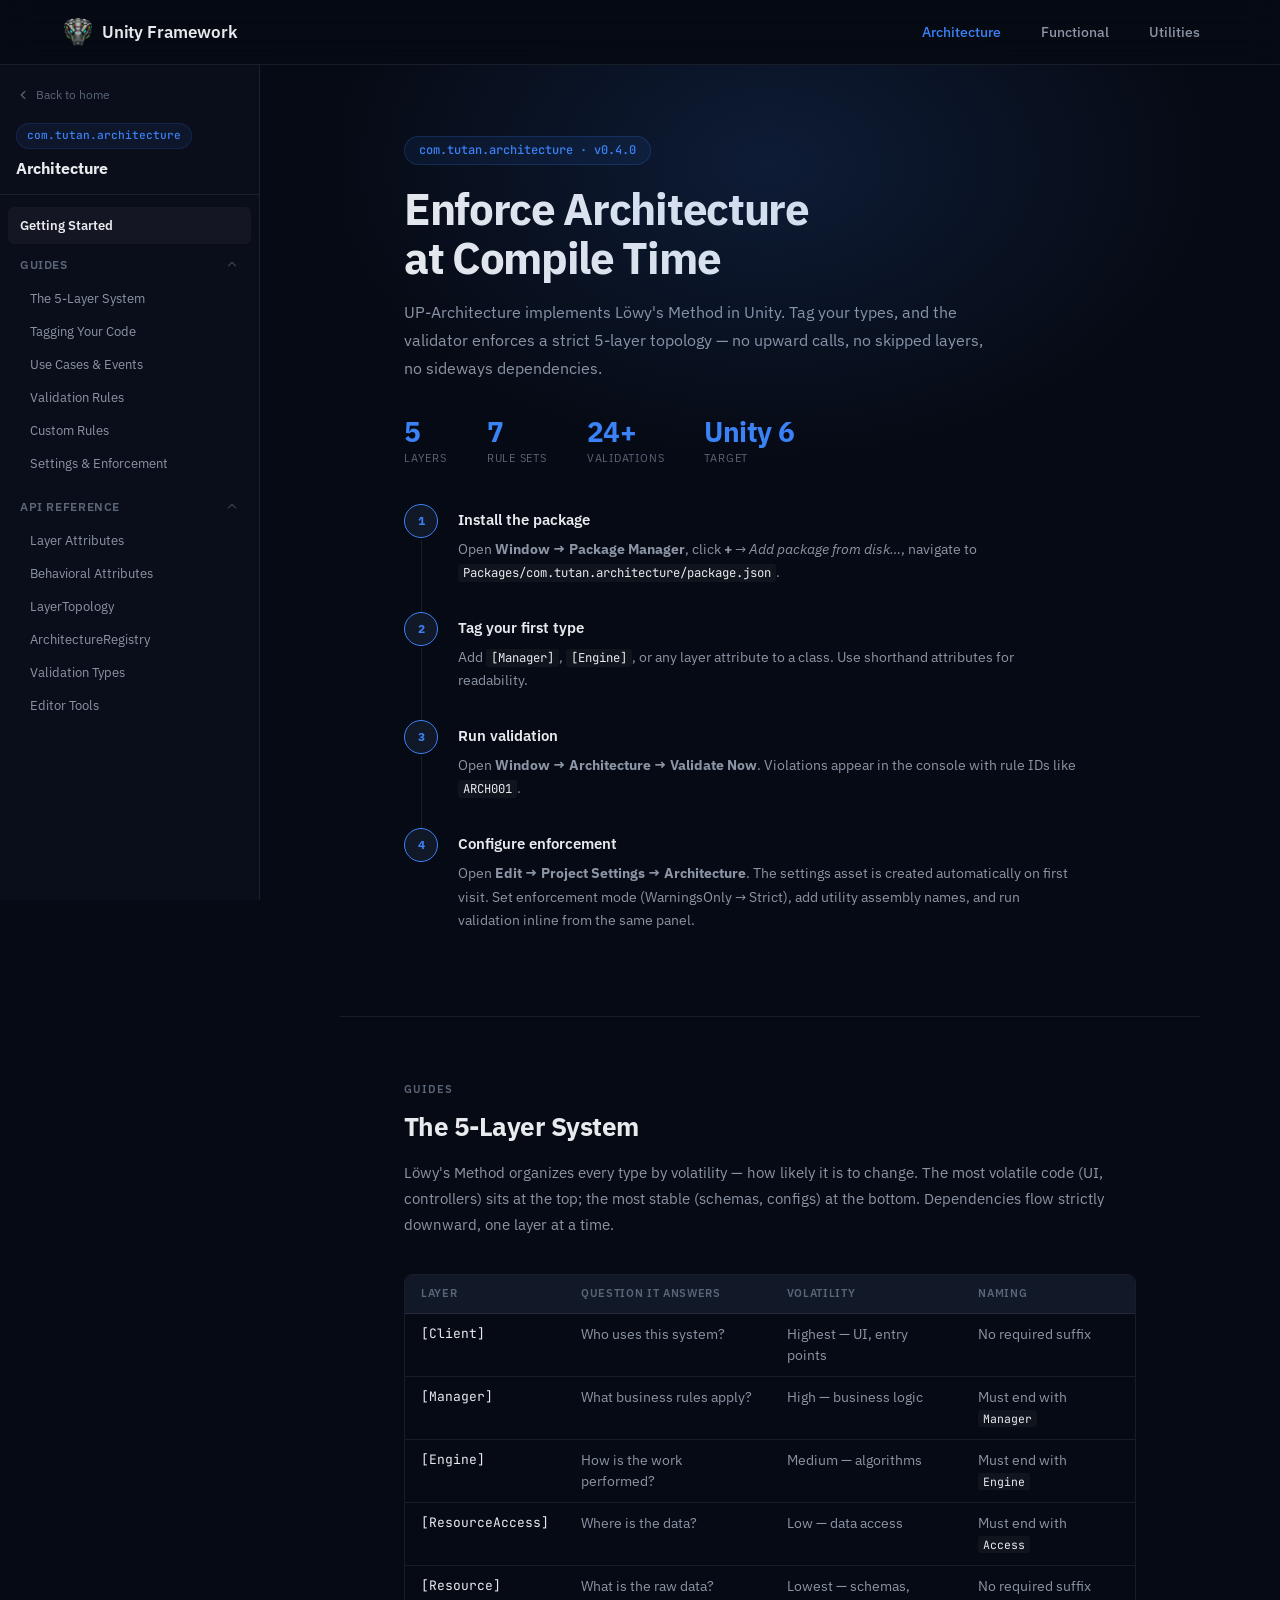
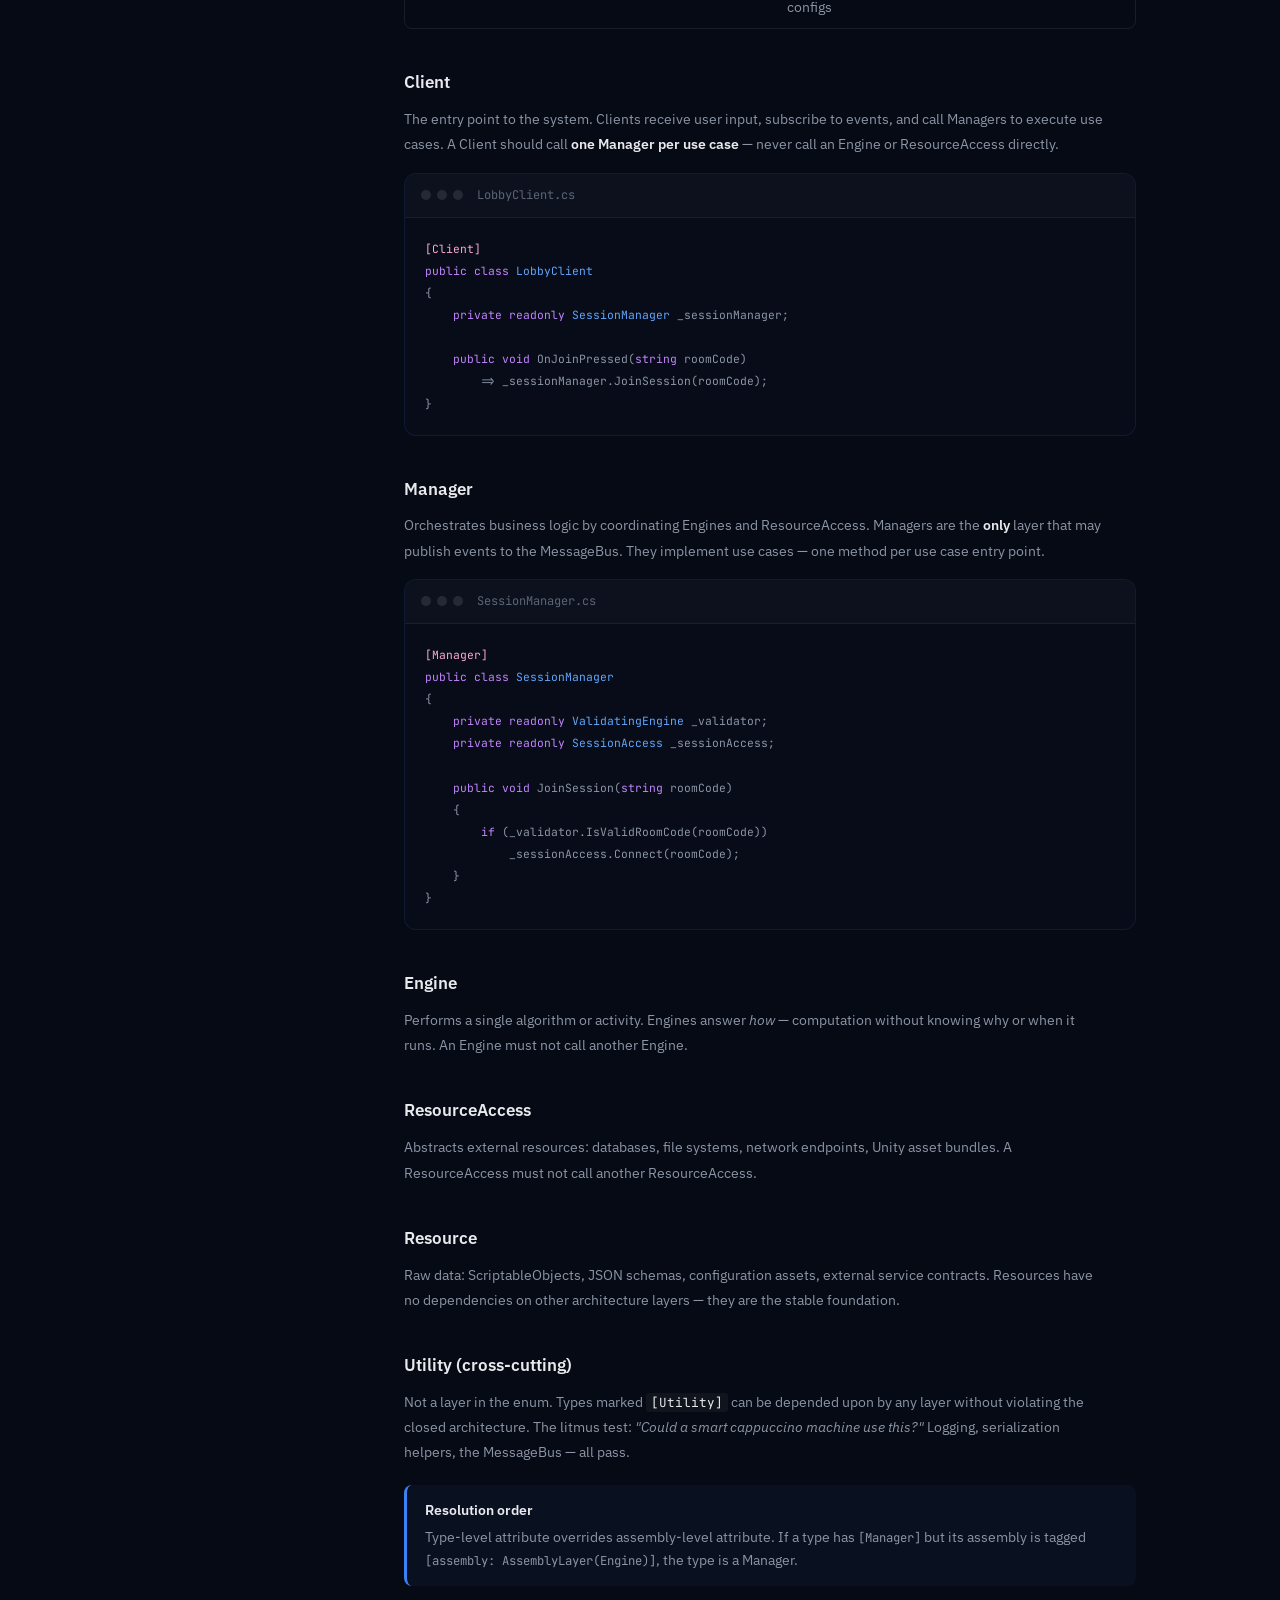
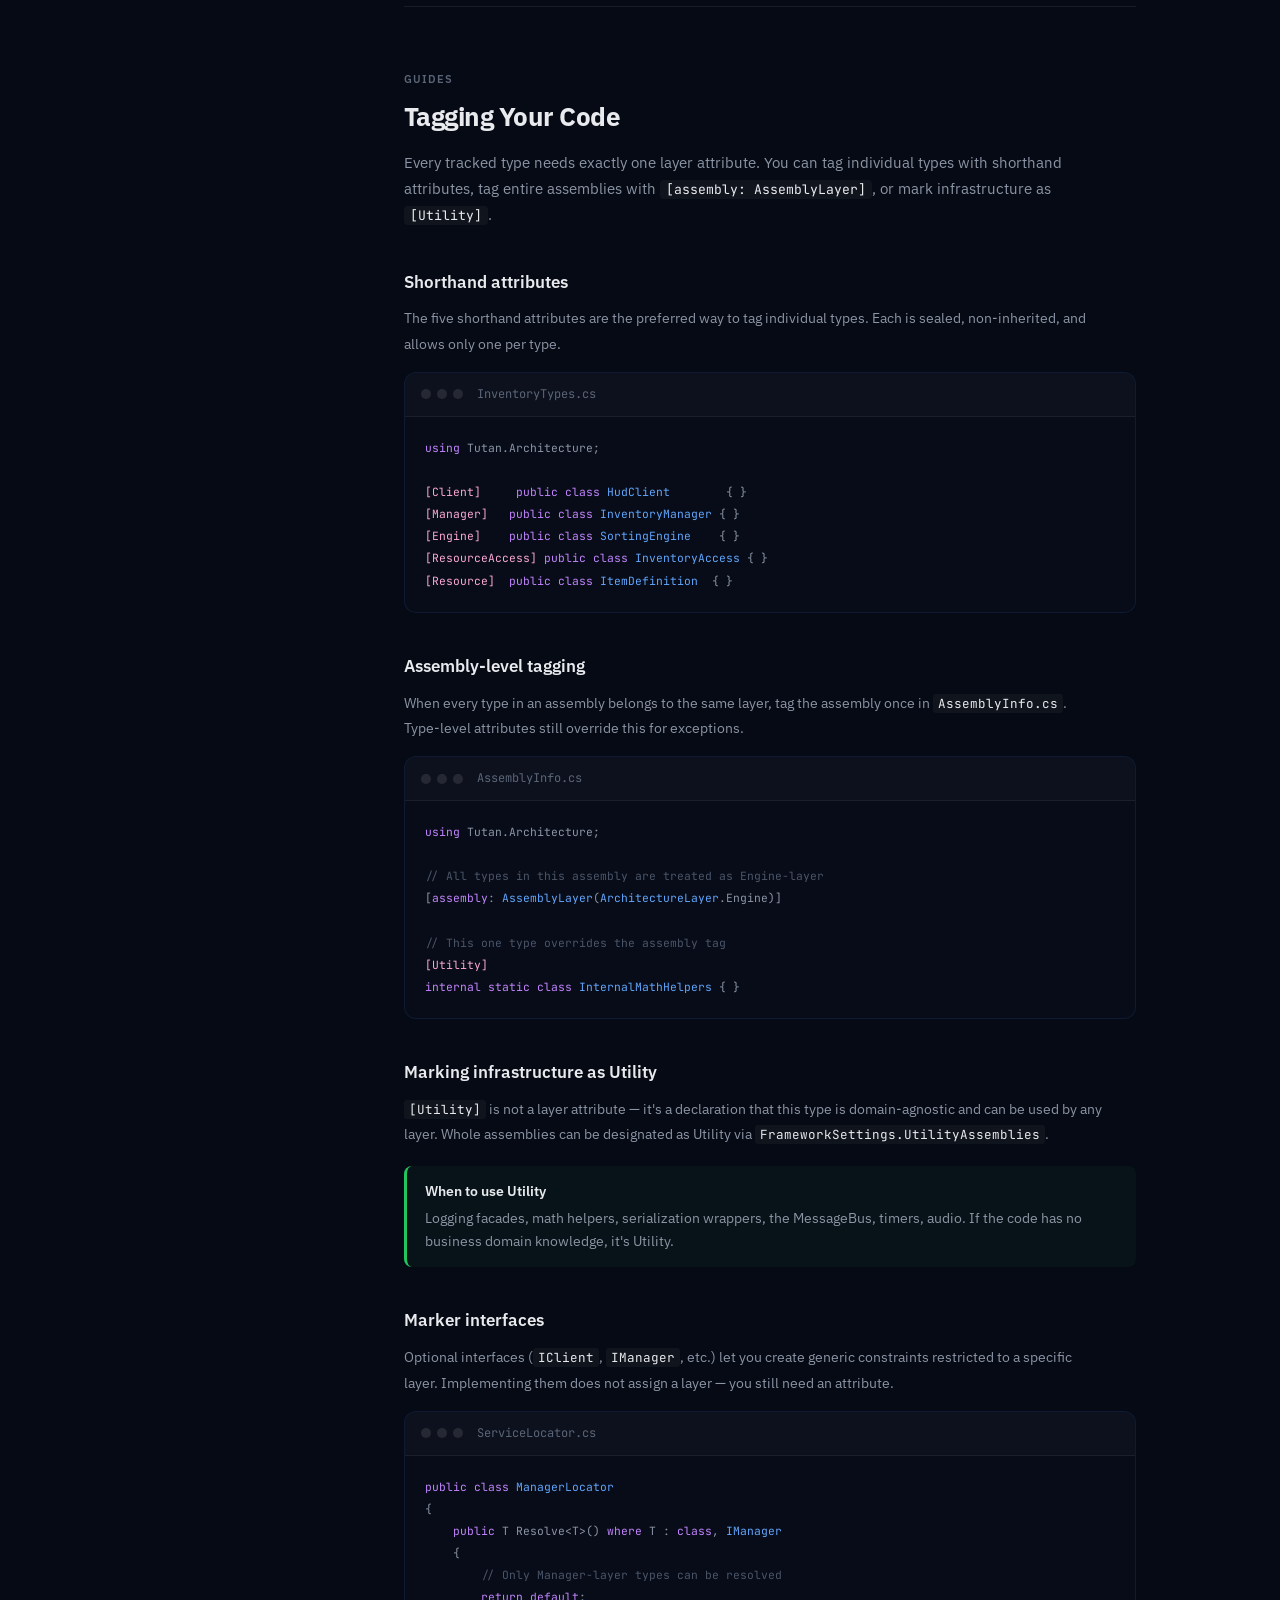
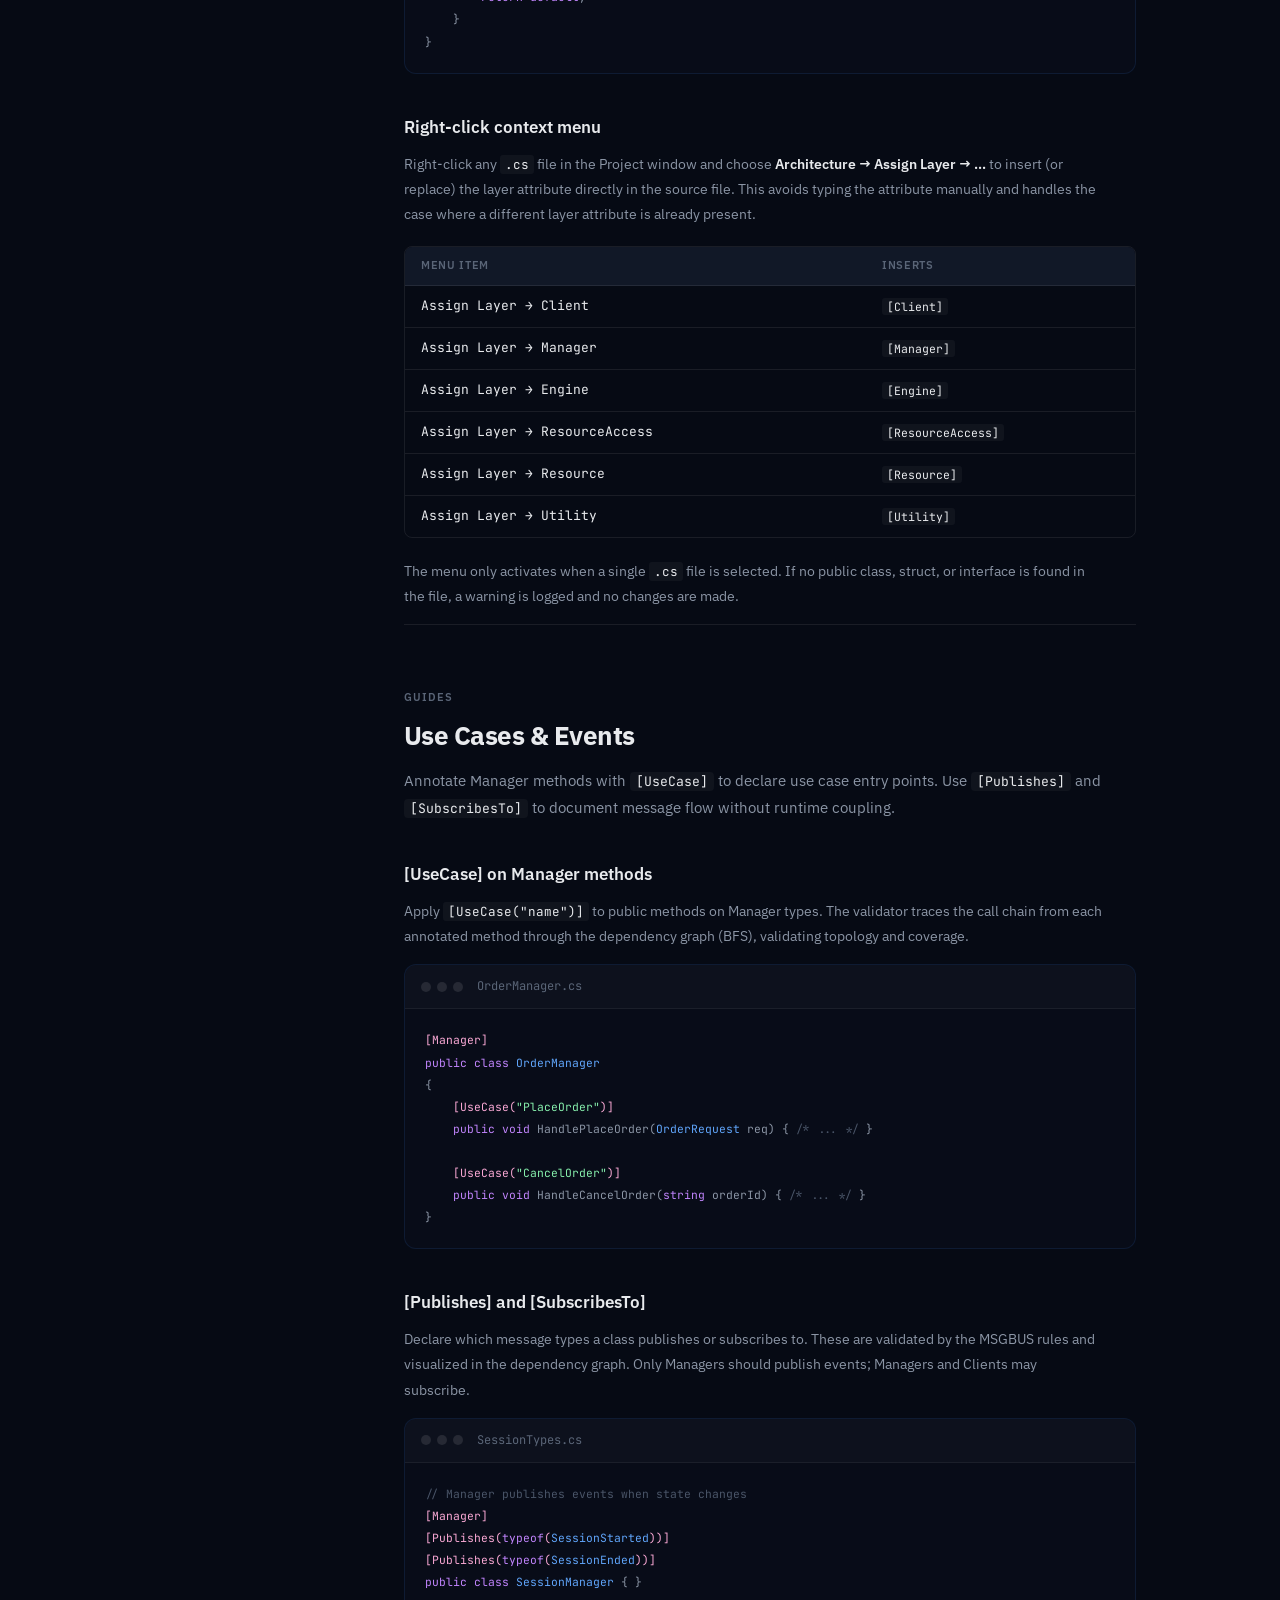
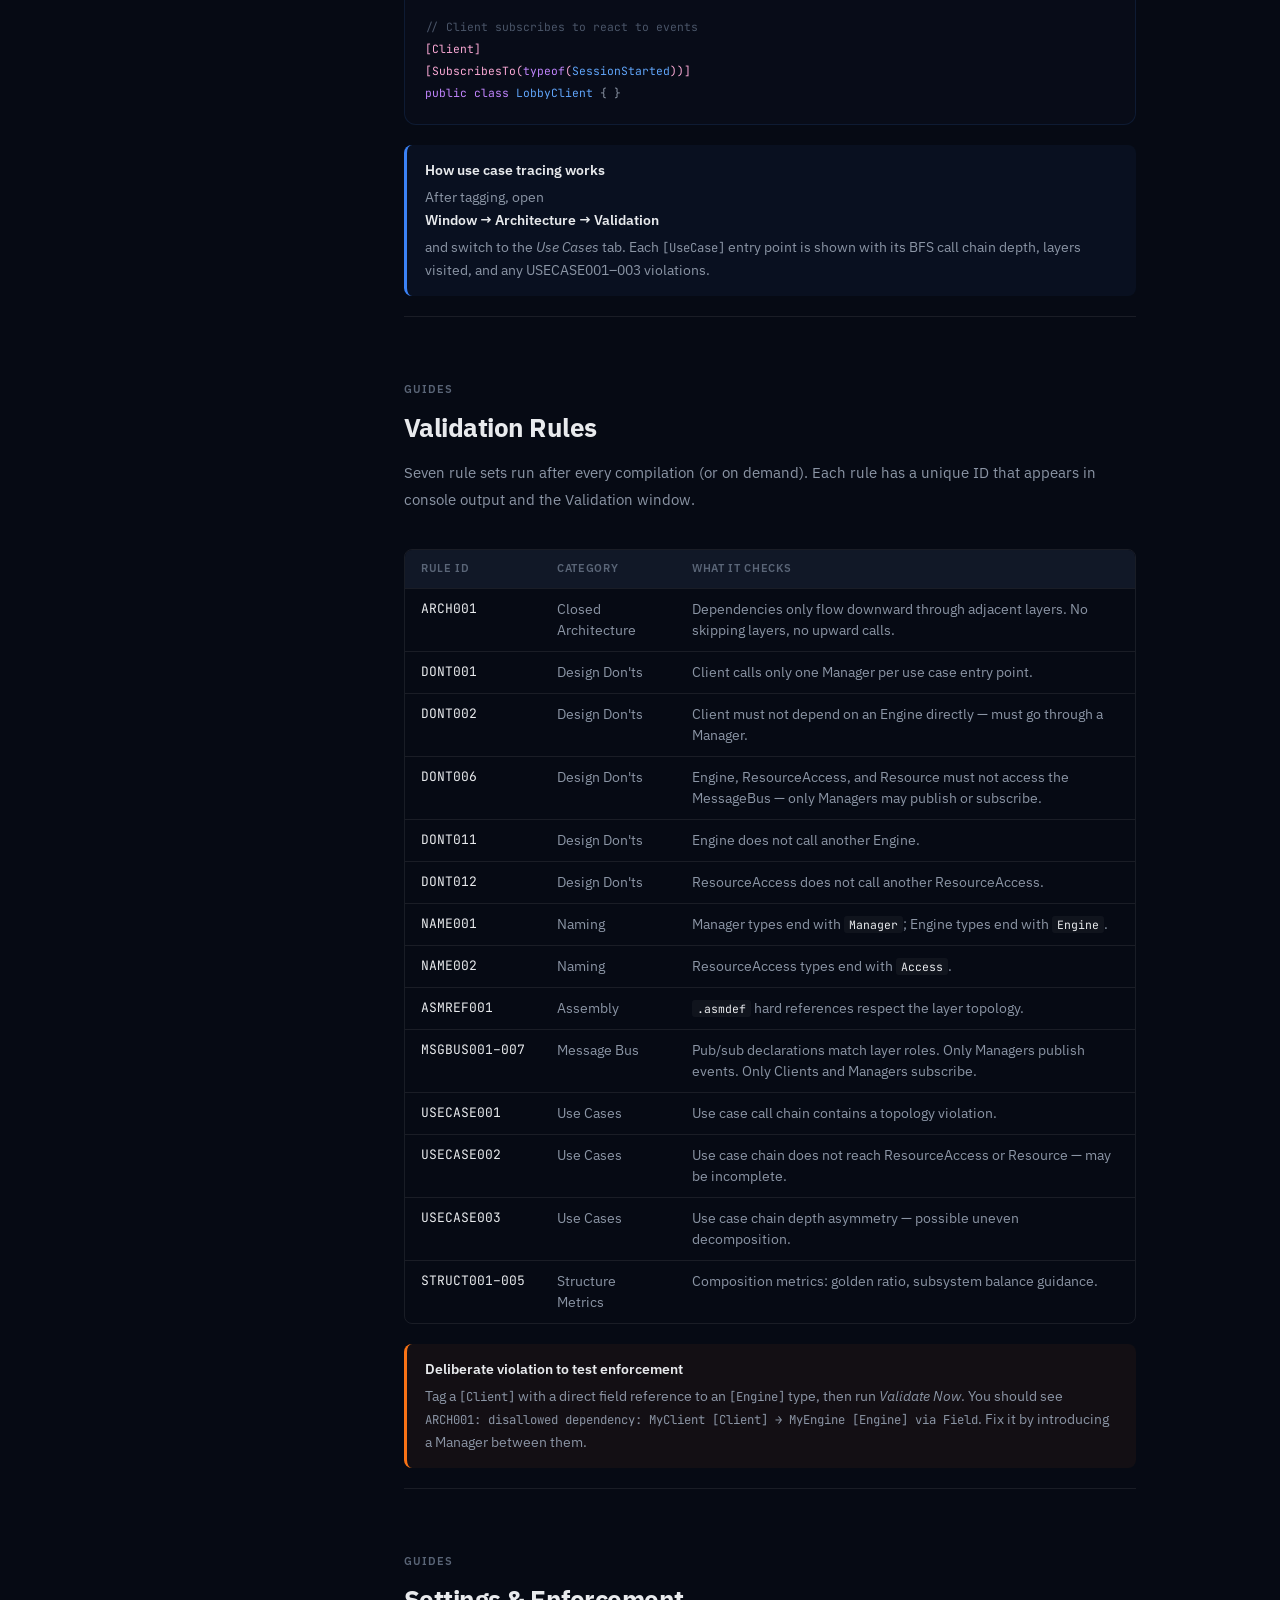
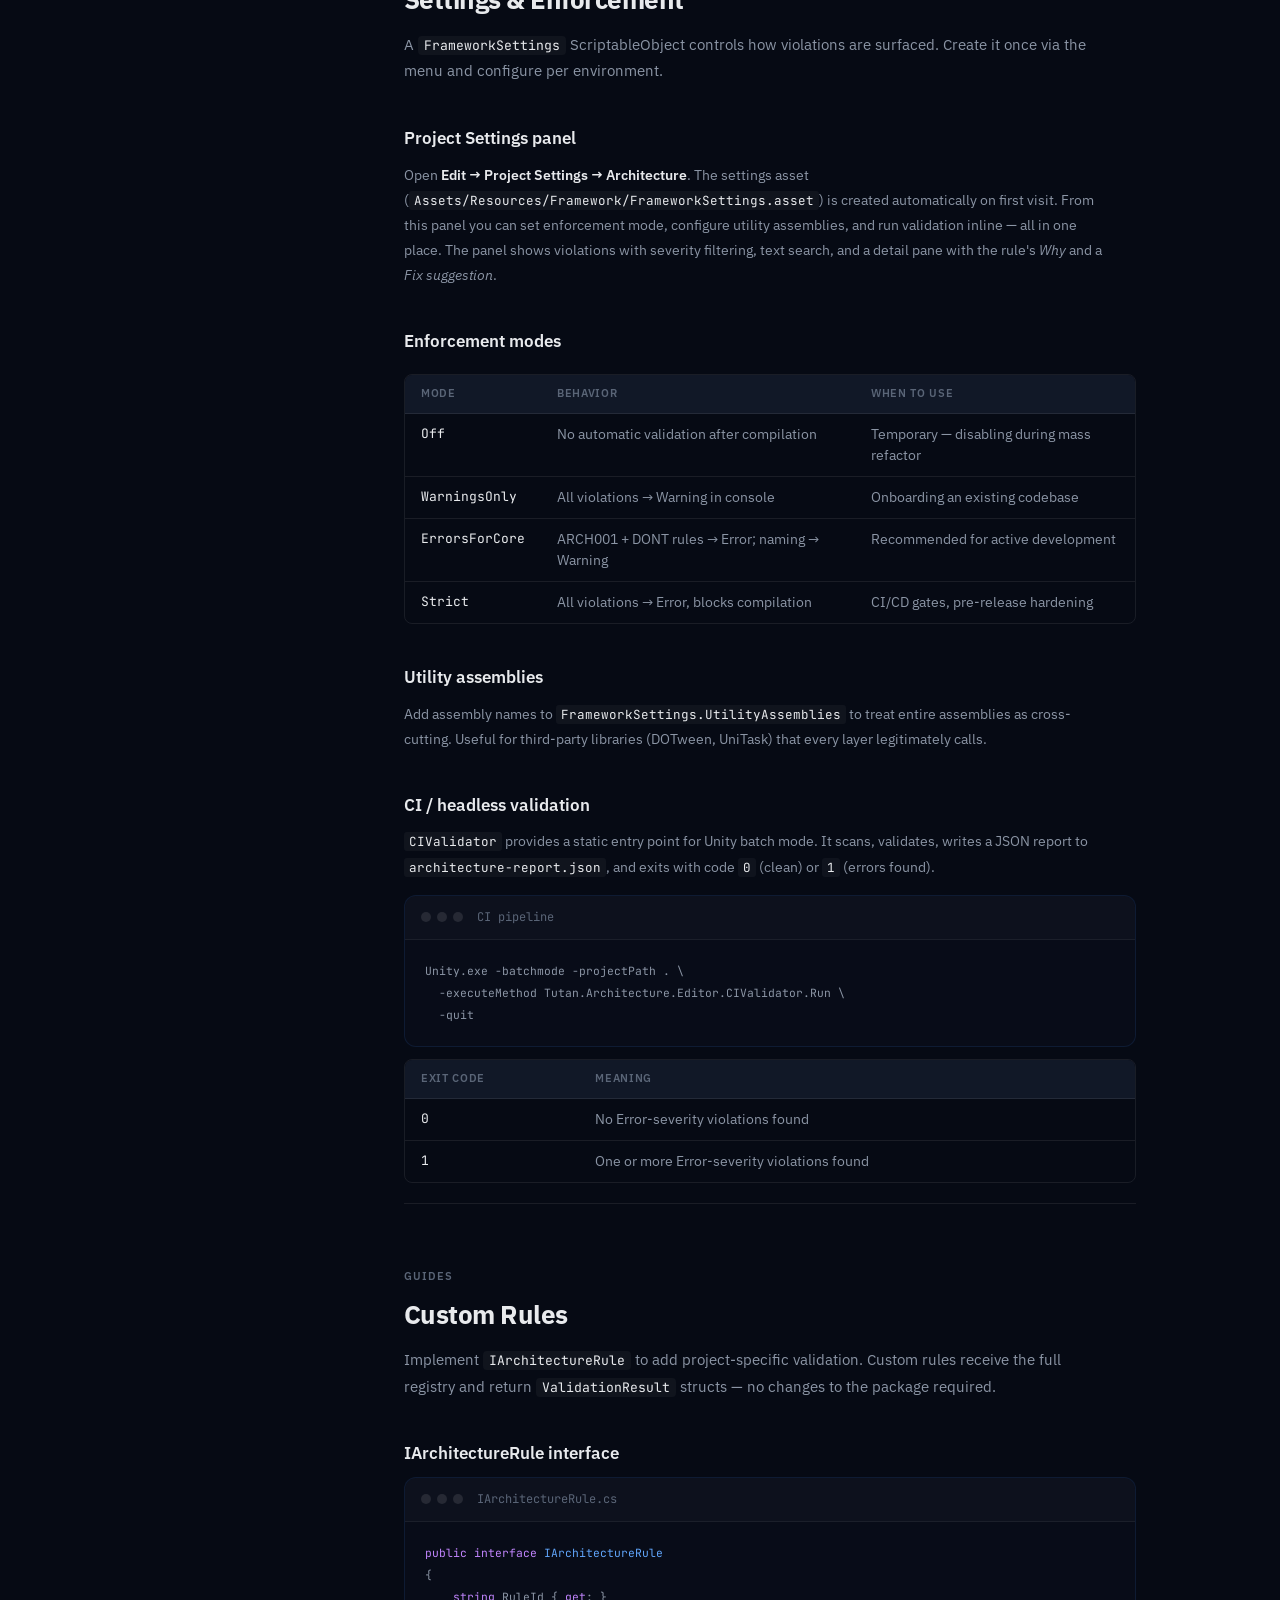
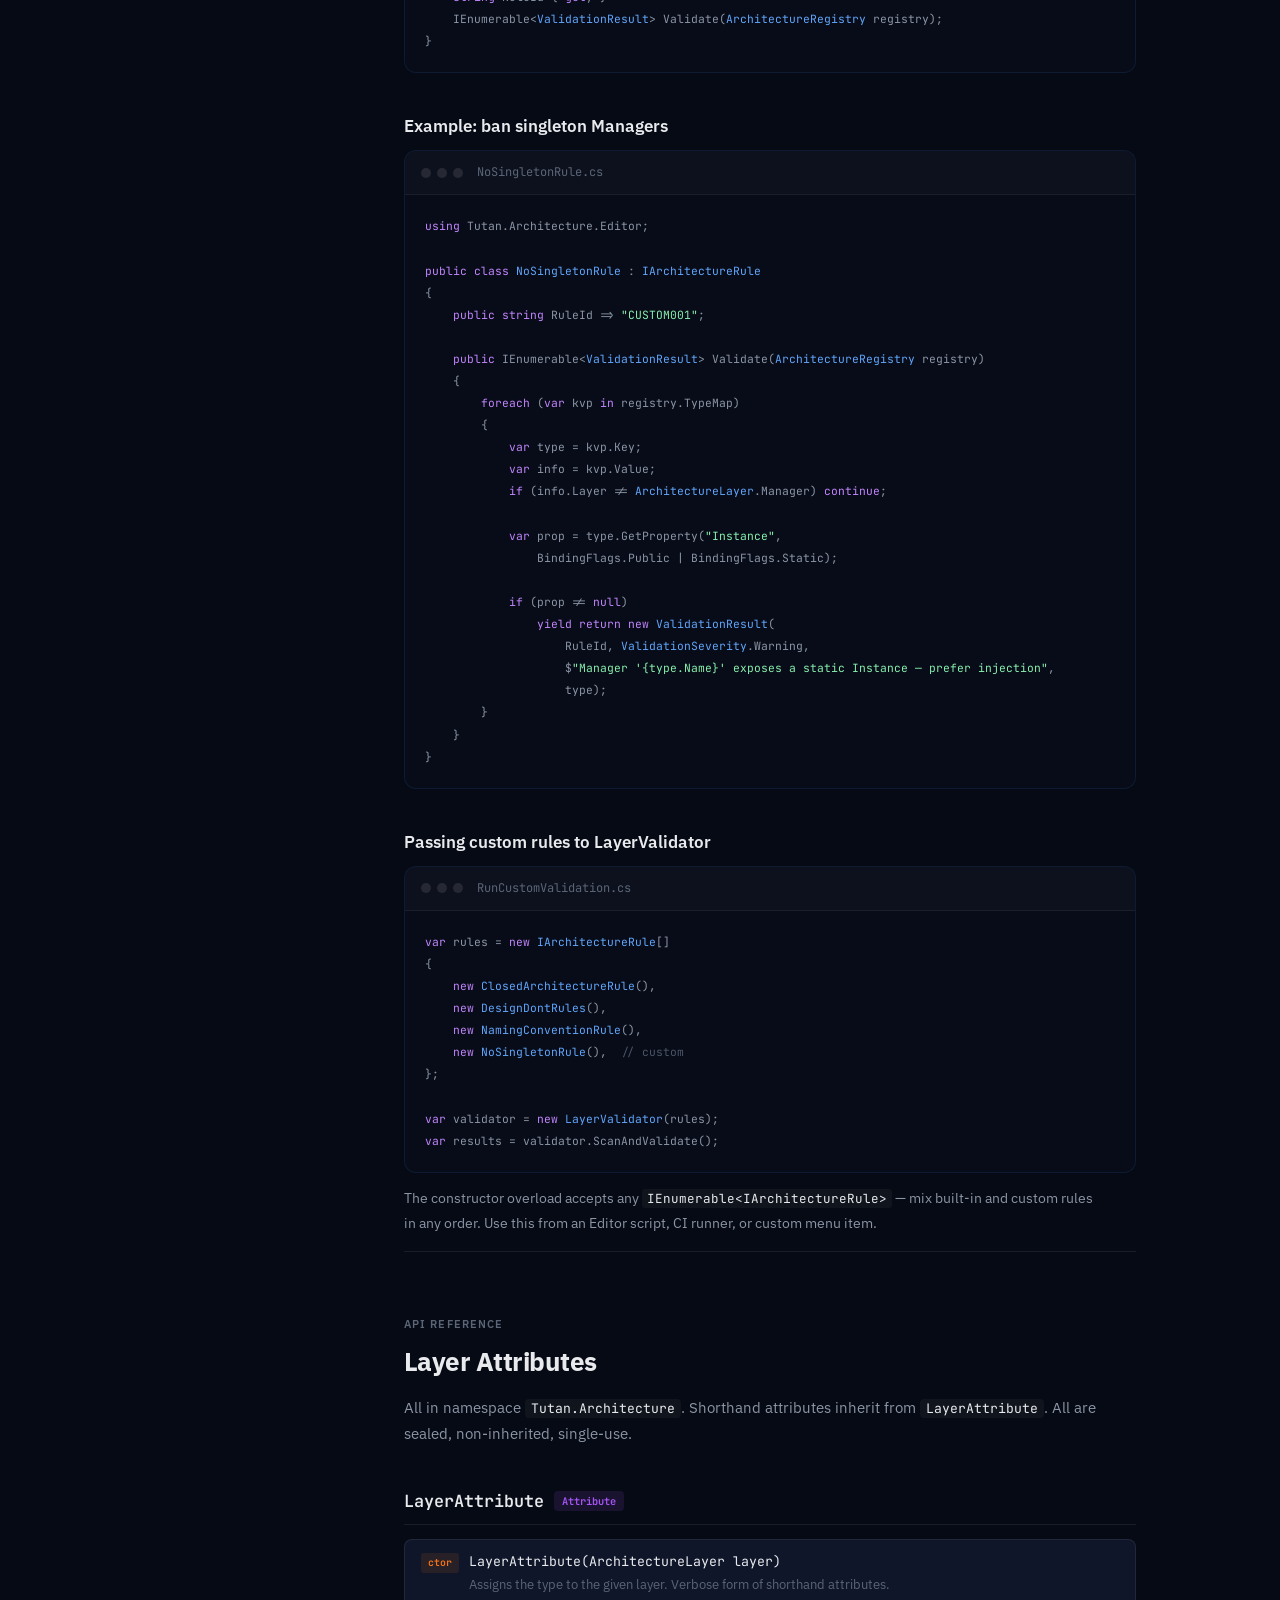
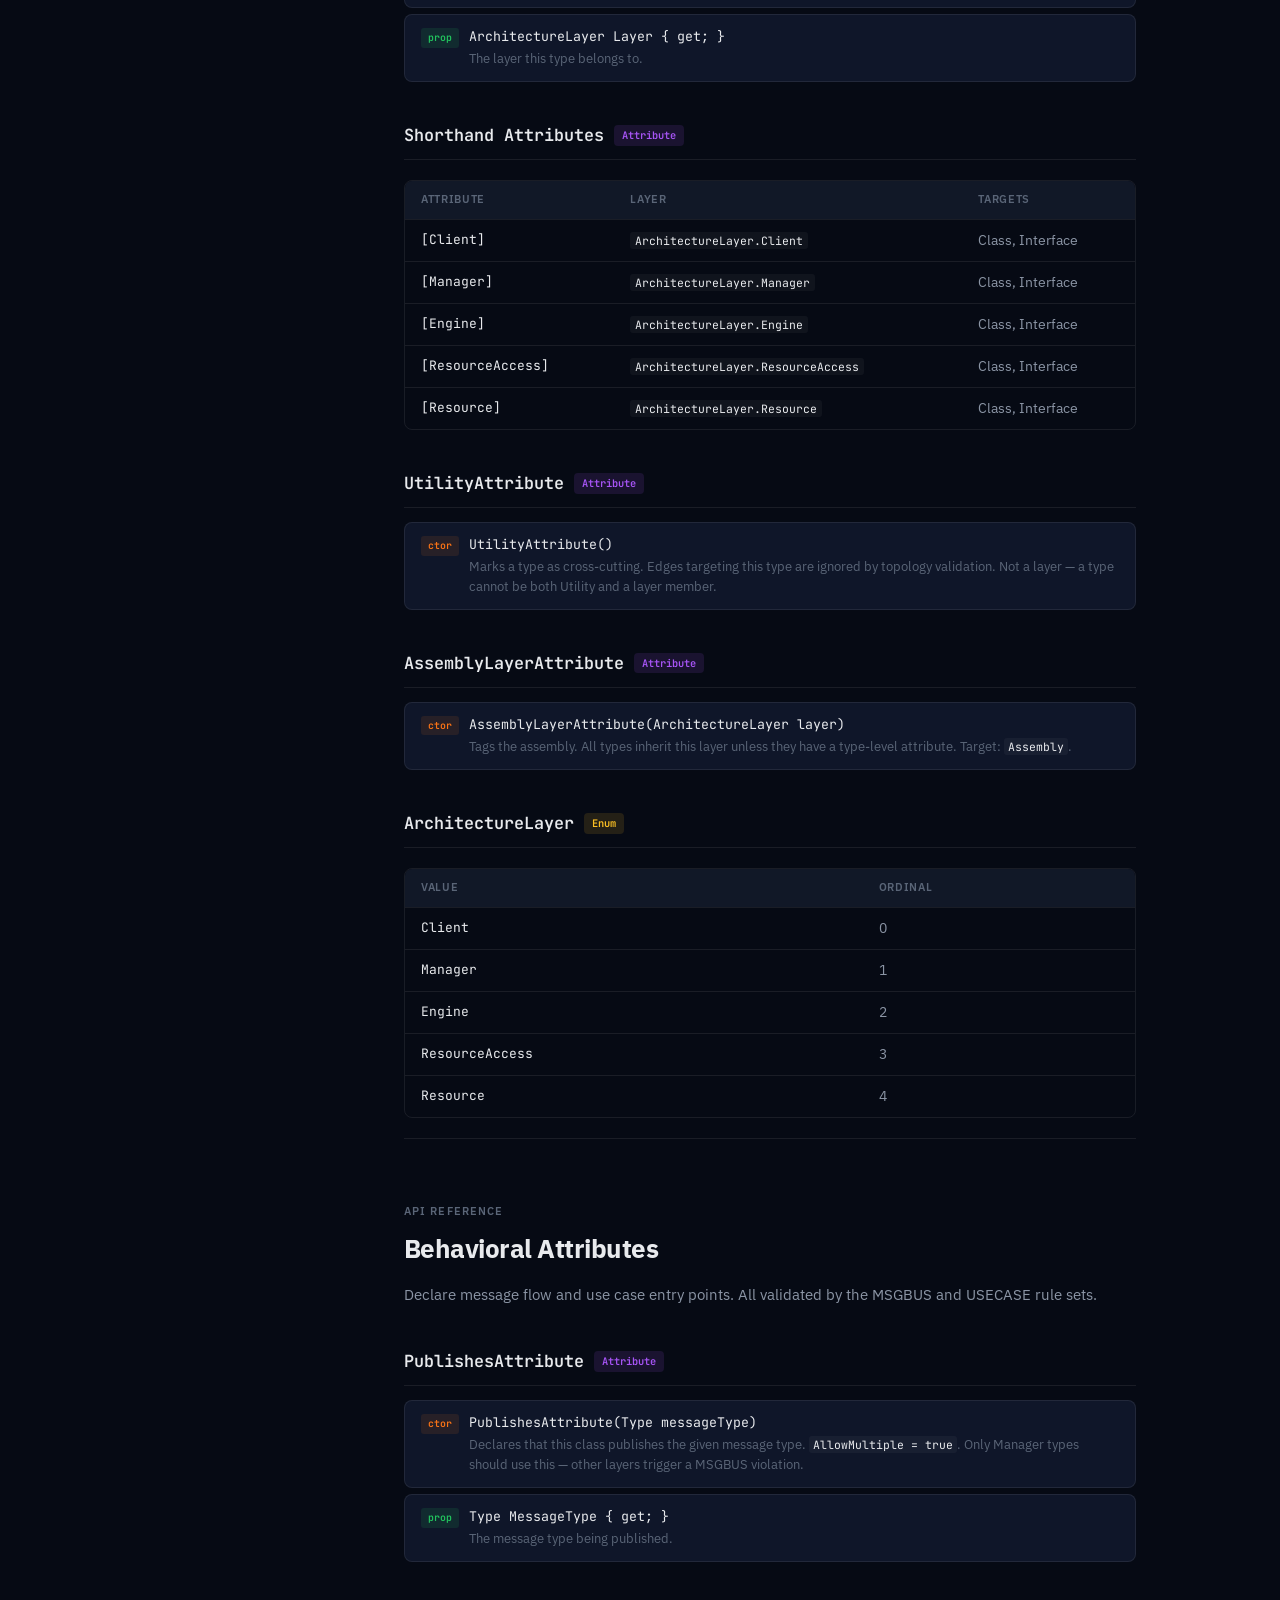
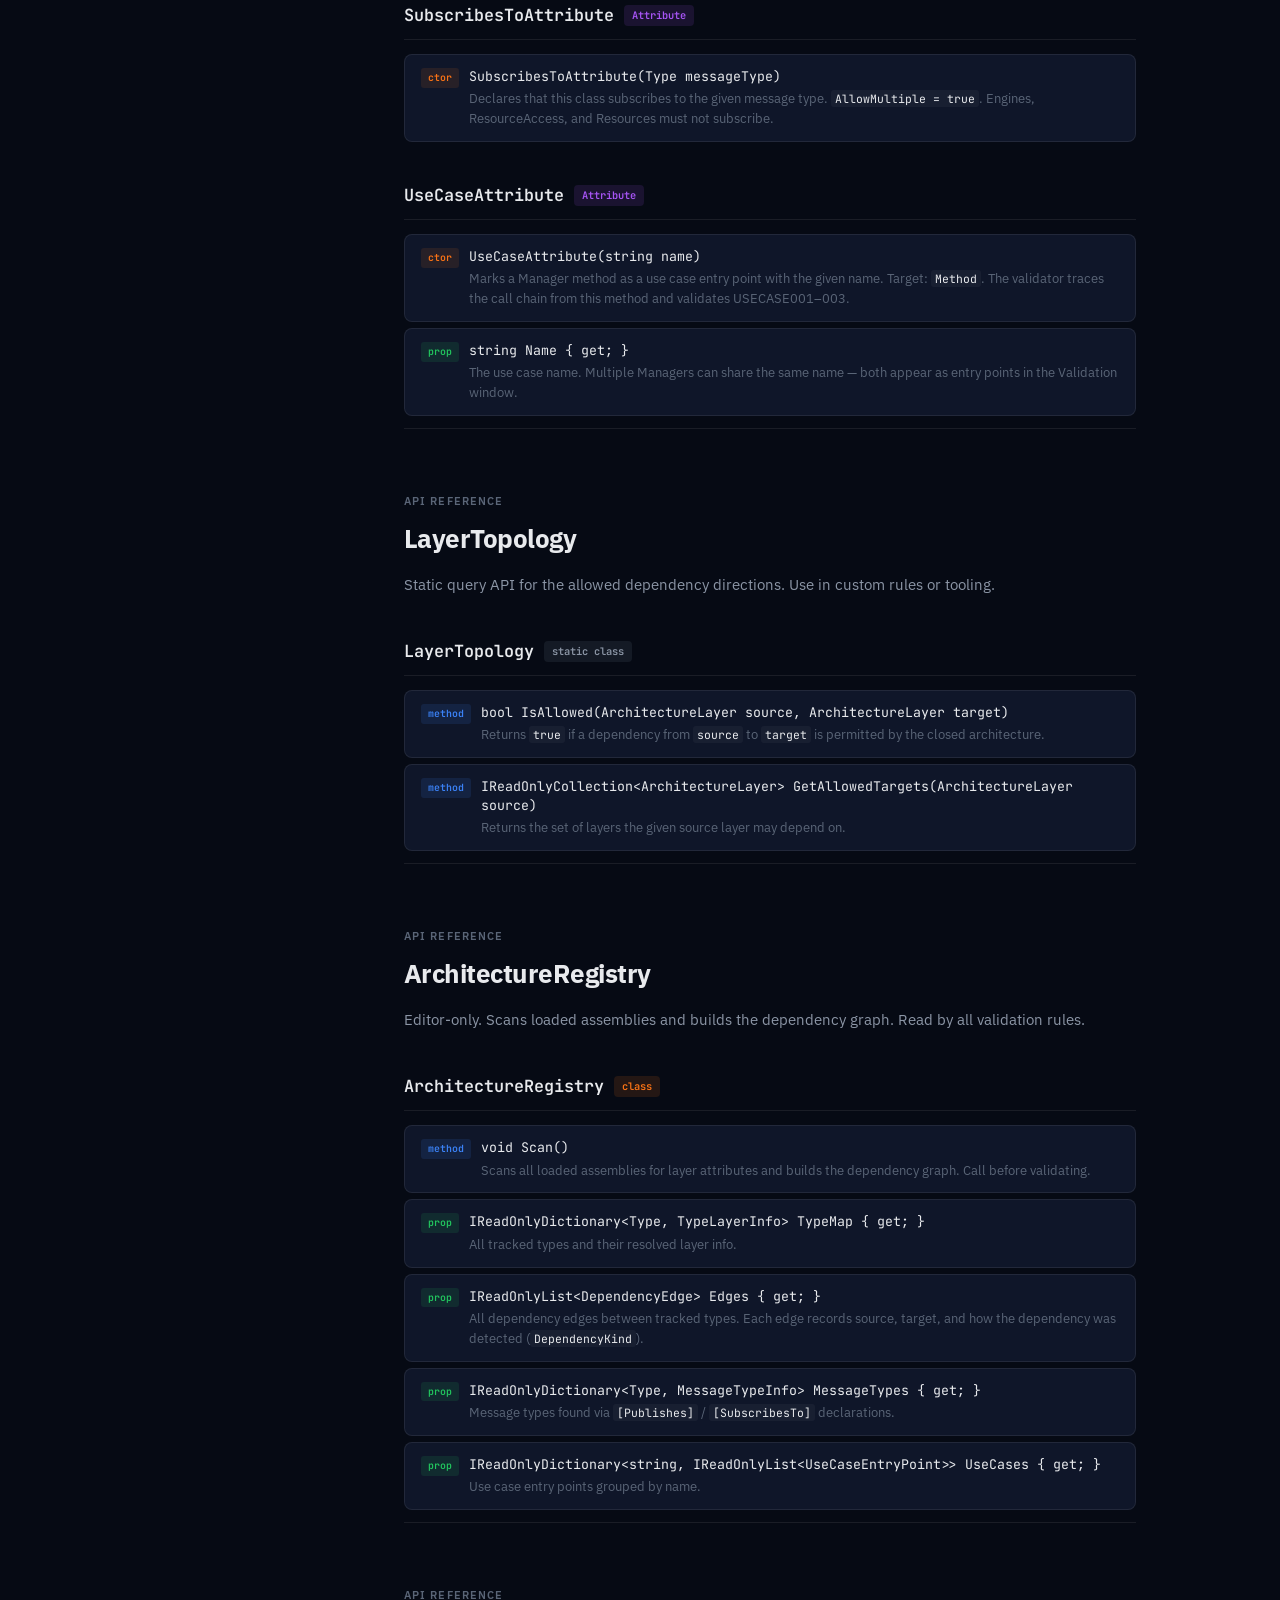
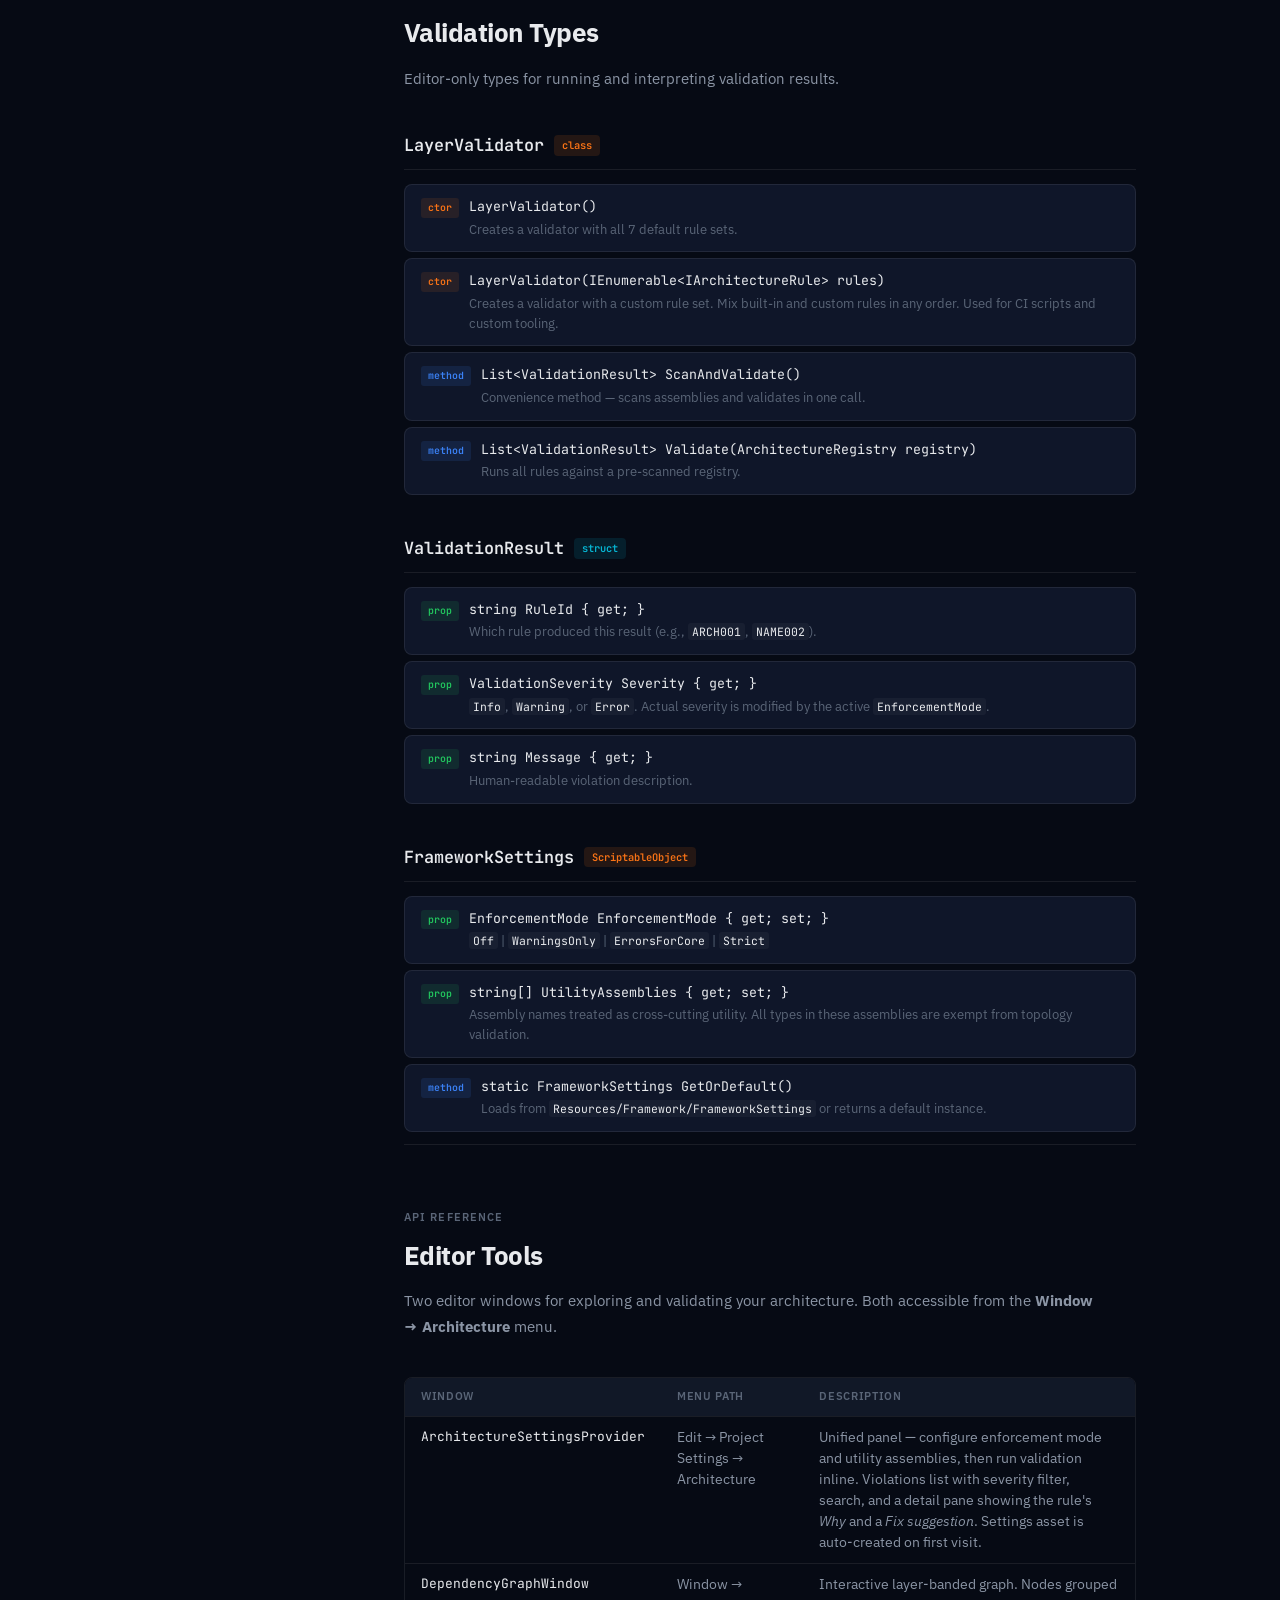
==== commit bb6bc7d5: "reflect extensibility and architecture updates   Utilities: add Extensibility guide and API referenc" ====
--- a/architecture.html
+++ b/architecture.html
@@ -56,6 +56,7 @@
             <a href="#guide-tagging" class="sidebar-link" data-pkg="arch">Tagging Your Code</a>
             <a href="#guide-usecases" class="sidebar-link" data-pkg="arch">Use Cases &amp; Events</a>
             <a href="#guide-validation" class="sidebar-link" data-pkg="arch">Validation Rules</a>
+            <a href="#guide-custom-rules" class="sidebar-link" data-pkg="arch">Custom Rules</a>
             <a href="#guide-settings" class="sidebar-link" data-pkg="arch">Settings &amp; Enforcement</a>
           </div>
         </div>
@@ -83,7 +84,7 @@
       <!-- ── Getting Started Hero ── -->
       <section class="docs-hero" id="getting-started">
         <div class="docs-hero-glow" style="background:radial-gradient(ellipse, var(--arch-glow) 0%, transparent 70%)" aria-hidden="true"></div>
-        <span class="docs-hero-badge docs-hero-badge--arch">com.tutan.architecture · v0.1.0</span>
+        <span class="docs-hero-badge docs-hero-badge--arch">com.tutan.architecture · v0.4.0</span>
         <h1 class="docs-hero-title">Enforce Architecture<br>at Compile Time</h1>
         <p class="docs-hero-desc">
           UP-Architecture implements Löwy's Method in Unity. Tag your types, and the validator enforces a strict 5-layer topology — no upward calls, no skipped layers, no sideways dependencies.
@@ -98,7 +99,7 @@
             <span class="docs-stat-label">Rule Sets</span>
           </div>
           <div>
-            <span class="docs-stat-value" style="color:var(--arch-color)">12+</span>
+            <span class="docs-stat-value" style="color:var(--arch-color)">24+</span>
             <span class="docs-stat-label">Validations</span>
           </div>
           <div>
@@ -132,8 +133,8 @@
           <div class="step">
             <div class="step-num" style="border-color:var(--arch-color);color:var(--arch-color)">4</div>
             <div class="step-body">
-              <div class="step-title">Create a Settings asset</div>
-              <div class="step-desc">Open <strong>Window → Architecture → Create Settings Asset</strong> to configure enforcement mode (WarningsOnly → Strict) and utility assembly names.</div>
+              <div class="step-title">Configure enforcement</div>
+              <div class="step-desc">Open <strong>Edit → Project Settings → Architecture</strong>. The settings asset is created automatically on first visit. Set enforcement mode (WarningsOnly → Strict), add utility assembly names, and run validation inline from the same panel.</div>
             </div>
           </div>
         </div>
@@ -286,6 +287,25 @@
 }</code></pre>
             </div>
           </div>
+
+          <div class="sub-section">
+            <h3 class="sub-title">Right-click context menu</h3>
+            <p class="prose">Right-click any <code>.cs</code> file in the Project window and choose <strong>Architecture → Assign Layer → …</strong> to insert (or replace) the layer attribute directly in the source file. This avoids typing the attribute manually and handles the case where a different layer attribute is already present.</p>
+            <div class="table-wrap">
+              <table class="docs-table">
+                <thead><tr><th>Menu item</th><th>Inserts</th></tr></thead>
+                <tbody>
+                  <tr><td>Assign Layer → Client</td><td><code>[Client]</code></td></tr>
+                  <tr><td>Assign Layer → Manager</td><td><code>[Manager]</code></td></tr>
+                  <tr><td>Assign Layer → Engine</td><td><code>[Engine]</code></td></tr>
+                  <tr><td>Assign Layer → ResourceAccess</td><td><code>[ResourceAccess]</code></td></tr>
+                  <tr><td>Assign Layer → Resource</td><td><code>[Resource]</code></td></tr>
+                  <tr><td>Assign Layer → Utility</td><td><code>[Utility]</code></td></tr>
+                </tbody>
+              </table>
+            </div>
+            <p class="prose" style="margin-top:12px">The menu only activates when a single <code>.cs</code> file is selected. If no public class, struct, or interface is found in the file, a warning is logged and no changes are made.</p>
+          </div>
         </section>
 
         <!-- ── Guide: Use Cases & Events ── -->
@@ -351,17 +371,17 @@
               <tbody>
                 <tr><td>ARCH001</td><td>Closed Architecture</td><td>Dependencies only flow downward through adjacent layers. No skipping layers, no upward calls.</td></tr>
                 <tr><td>DONT001</td><td>Design Don'ts</td><td>Client calls only one Manager per use case entry point.</td></tr>
-                <tr><td>DONT002</td><td>Design Don'ts</td><td>Manager does not call another Manager directly.</td></tr>
-                <tr><td>DONT006</td><td>Design Don'ts</td><td>Engine does not call upward into Manager or Client.</td></tr>
+                <tr><td>DONT002</td><td>Design Don'ts</td><td>Client must not depend on an Engine directly — must go through a Manager.</td></tr>
+                <tr><td>DONT006</td><td>Design Don'ts</td><td>Engine, ResourceAccess, and Resource must not access the MessageBus — only Managers may publish or subscribe.</td></tr>
                 <tr><td>DONT011</td><td>Design Don'ts</td><td>Engine does not call another Engine.</td></tr>
                 <tr><td>DONT012</td><td>Design Don'ts</td><td>ResourceAccess does not call another ResourceAccess.</td></tr>
                 <tr><td>NAME001</td><td>Naming</td><td>Manager types end with <code>Manager</code>; Engine types end with <code>Engine</code>.</td></tr>
                 <tr><td>NAME002</td><td>Naming</td><td>ResourceAccess types end with <code>Access</code>.</td></tr>
                 <tr><td>ASMREF001</td><td>Assembly</td><td><code>.asmdef</code> hard references respect the layer topology.</td></tr>
                 <tr><td>MSGBUS001–007</td><td>Message Bus</td><td>Pub/sub declarations match layer roles. Only Managers publish events. Only Clients and Managers subscribe.</td></tr>
-                <tr><td>USECASE001</td><td>Use Cases</td><td>Each <code>[UseCase]</code> chain reaches ResourceAccess or Resource.</td></tr>
-                <tr><td>USECASE002</td><td>Use Cases</td><td>Use case call chains have no topology violations.</td></tr>
-                <tr><td>USECASE003</td><td>Use Cases</td><td>Use case chains are not orphaned (no dead-end Managers).</td></tr>
+                <tr><td>USECASE001</td><td>Use Cases</td><td>Use case call chain contains a topology violation.</td></tr>
+                <tr><td>USECASE002</td><td>Use Cases</td><td>Use case chain does not reach ResourceAccess or Resource — may be incomplete.</td></tr>
+                <tr><td>USECASE003</td><td>Use Cases</td><td>Use case chain depth asymmetry — possible uneven decomposition.</td></tr>
                 <tr><td>STRUCT001–005</td><td>Structure Metrics</td><td>Composition metrics: golden ratio, subsystem balance guidance.</td></tr>
               </tbody>
             </table>
@@ -382,8 +402,8 @@
           </p>
 
           <div class="sub-section">
-            <h3 class="sub-title">Creating the settings asset</h3>
-            <p class="prose">Open <strong>Window → Architecture → Create Settings Asset</strong>. The asset is created at <code>Assets/Resources/Framework/FrameworkSettings.asset</code>. Select it to configure enforcement mode and utility assembly names.</p>
+            <h3 class="sub-title">Project Settings panel</h3>
+            <p class="prose">Open <strong>Edit → Project Settings → Architecture</strong>. The settings asset (<code>Assets/Resources/Framework/FrameworkSettings.asset</code>) is created automatically on first visit. From this panel you can set enforcement mode, configure utility assemblies, and run validation inline — all in one place. The panel shows violations with severity filtering, text search, and a detail pane with the rule's <em>Why</em> and a <em>Fix suggestion</em>.</p>
           </div>
 
           <div class="sub-section">
@@ -405,6 +425,97 @@
             <h3 class="sub-title">Utility assemblies</h3>
             <p class="prose">Add assembly names to <code>FrameworkSettings.UtilityAssemblies</code> to treat entire assemblies as cross-cutting. Useful for third-party libraries (DOTween, UniTask) that every layer legitimately calls.</p>
           </div>
+
+          <div class="sub-section">
+            <h3 class="sub-title">CI / headless validation</h3>
+            <p class="prose"><code>CIValidator</code> provides a static entry point for Unity batch mode. It scans, validates, writes a JSON report to <code>architecture-report.json</code>, and exits with code <code>0</code> (clean) or <code>1</code> (errors found).</p>
+            <div class="code-card code-card--arch">
+              <div class="code-card-header"><span class="code-card-dot"></span><span class="code-card-dot"></span><span class="code-card-dot"></span><span class="code-card-file">CI pipeline</span></div>
+<pre class="code-block"><code>Unity.exe -batchmode -projectPath . \
+  -executeMethod Tutan.Architecture.Editor.CIValidator.Run \
+  -quit</code></pre>
+            </div>
+            <div class="table-wrap" style="margin-top:12px">
+              <table class="docs-table">
+                <thead><tr><th>Exit code</th><th>Meaning</th></tr></thead>
+                <tbody>
+                  <tr><td>0</td><td>No Error-severity violations found</td></tr>
+                  <tr><td>1</td><td>One or more Error-severity violations found</td></tr>
+                </tbody>
+              </table>
+            </div>
+          </div>
+        </section>
+
+        <!-- ── Guide: Custom Rules ── -->
+        <section class="docs-section" id="guide-custom-rules">
+          <div class="section-eyebrow">Guides</div>
+          <h2 class="section-title">Custom Rules</h2>
+          <p class="section-intro">
+            Implement <code>IArchitectureRule</code> to add project-specific validation. Custom rules receive the full registry and return <code>ValidationResult</code> structs — no changes to the package required.
+          </p>
+
+          <div class="sub-section">
+            <h3 class="sub-title">IArchitectureRule interface</h3>
+            <div class="code-card code-card--arch">
+              <div class="code-card-header"><span class="code-card-dot"></span><span class="code-card-dot"></span><span class="code-card-dot"></span><span class="code-card-file">IArchitectureRule.cs</span></div>
+<pre class="code-block"><code><span class="kw">public interface</span> <span class="type">IArchitectureRule</span>
+{
+    <span class="kw">string</span> RuleId { <span class="kw">get</span>; }
+    IEnumerable&lt;<span class="type">ValidationResult</span>&gt; Validate(<span class="type">ArchitectureRegistry</span> registry);
+}</code></pre>
+            </div>
+          </div>
+
+          <div class="sub-section">
+            <h3 class="sub-title">Example: ban singleton Managers</h3>
+            <div class="code-card code-card--arch">
+              <div class="code-card-header"><span class="code-card-dot"></span><span class="code-card-dot"></span><span class="code-card-dot"></span><span class="code-card-file">NoSingletonRule.cs</span></div>
+<pre class="code-block"><code><span class="kw">using</span> Tutan.Architecture.Editor;
+
+<span class="kw">public class</span> <span class="type">NoSingletonRule</span> : <span class="type">IArchitectureRule</span>
+{
+    <span class="kw">public string</span> RuleId => <span class="str">"CUSTOM001"</span>;
+
+    <span class="kw">public</span> IEnumerable&lt;<span class="type">ValidationResult</span>&gt; Validate(<span class="type">ArchitectureRegistry</span> registry)
+    {
+        <span class="kw">foreach</span> (<span class="kw">var</span> kvp <span class="kw">in</span> registry.TypeMap)
+        {
+            <span class="kw">var</span> type = kvp.Key;
+            <span class="kw">var</span> info = kvp.Value;
+            <span class="kw">if</span> (info.Layer != <span class="type">ArchitectureLayer</span>.Manager) <span class="kw">continue</span>;
+
+            <span class="kw">var</span> prop = type.GetProperty(<span class="str">"Instance"</span>,
+                BindingFlags.Public | BindingFlags.Static);
+
+            <span class="kw">if</span> (prop != <span class="kw">null</span>)
+                <span class="kw">yield return new</span> <span class="type">ValidationResult</span>(
+                    RuleId, <span class="type">ValidationSeverity</span>.Warning,
+                    $<span class="str">"Manager '{type.Name}' exposes a static Instance — prefer injection"</span>,
+                    type);
+        }
+    }
+}</code></pre>
+            </div>
+          </div>
+
+          <div class="sub-section">
+            <h3 class="sub-title">Passing custom rules to LayerValidator</h3>
+            <div class="code-card code-card--arch">
+              <div class="code-card-header"><span class="code-card-dot"></span><span class="code-card-dot"></span><span class="code-card-dot"></span><span class="code-card-file">RunCustomValidation.cs</span></div>
+<pre class="code-block"><code><span class="kw">var</span> rules = <span class="kw">new</span> <span class="type">IArchitectureRule</span>[]
+{
+    <span class="kw">new</span> <span class="type">ClosedArchitectureRule</span>(),
+    <span class="kw">new</span> <span class="type">DesignDontRules</span>(),
+    <span class="kw">new</span> <span class="type">NamingConventionRule</span>(),
+    <span class="kw">new</span> <span class="type">NoSingletonRule</span>(),  <span class="cmt">// custom</span>
+};
+
+<span class="kw">var</span> validator = <span class="kw">new</span> <span class="type">LayerValidator</span>(rules);
+<span class="kw">var</span> results = validator.ScanAndValidate();</code></pre>
+            </div>
+            <p class="prose" style="margin-top:12px">The constructor overload accepts any <code>IEnumerable&lt;IArchitectureRule&gt;</code> — mix built-in and custom rules in any order. Use this from an Editor script, CI runner, or custom menu item.</p>
+          </div>
         </section>
 
         <!-- ── API: Layer Attributes ── -->
@@ -677,6 +788,13 @@
                 </div>
               </div>
               <div class="api-member">
+                <span class="api-kind kind--ctor">ctor</span>
+                <div class="api-member-content">
+                  <div class="api-member-name">LayerValidator(IEnumerable&lt;IArchitectureRule&gt; rules)</div>
+                  <div class="api-member-desc">Creates a validator with a custom rule set. Mix built-in and custom rules in any order. Used for CI scripts and custom tooling.</div>
+                </div>
+              </div>
+              <div class="api-member">
                 <span class="api-kind kind--method">method</span>
                 <div class="api-member-content">
                   <div class="api-member-name">List&lt;ValidationResult&gt; ScanAndValidate()</div>
@@ -764,6 +882,7 @@
             <table class="docs-table">
               <thead><tr><th>Window</th><th>Menu Path</th><th>Description</th></tr></thead>
               <tbody>
+                <tr><td>ArchitectureSettingsProvider</td><td>Edit → Project Settings → Architecture</td><td>Unified panel — configure enforcement mode and utility assemblies, then run validation inline. Violations list with severity filter, search, and a detail pane showing the rule's <em>Why</em> and a <em>Fix suggestion</em>. Settings asset is auto-created on first visit.</td></tr>
                 <tr><td>DependencyGraphWindow</td><td>Window → Architecture → Dependency Graph</td><td>Interactive layer-banded graph. Nodes grouped by layer, edges colored by validity. Filter by layer and kind. Toggle <em>Violations Only</em>. Single-click to ping in Project; double-click to open script.</td></tr>
                 <tr><td>ValidationWindow</td><td>Window → Architecture → Validation</td><td>Tabbed window — <em>Violations</em> list with rule IDs and source types; <em>Use Cases</em> tab with BFS chains and USECASE results.</td></tr>
               </tbody>
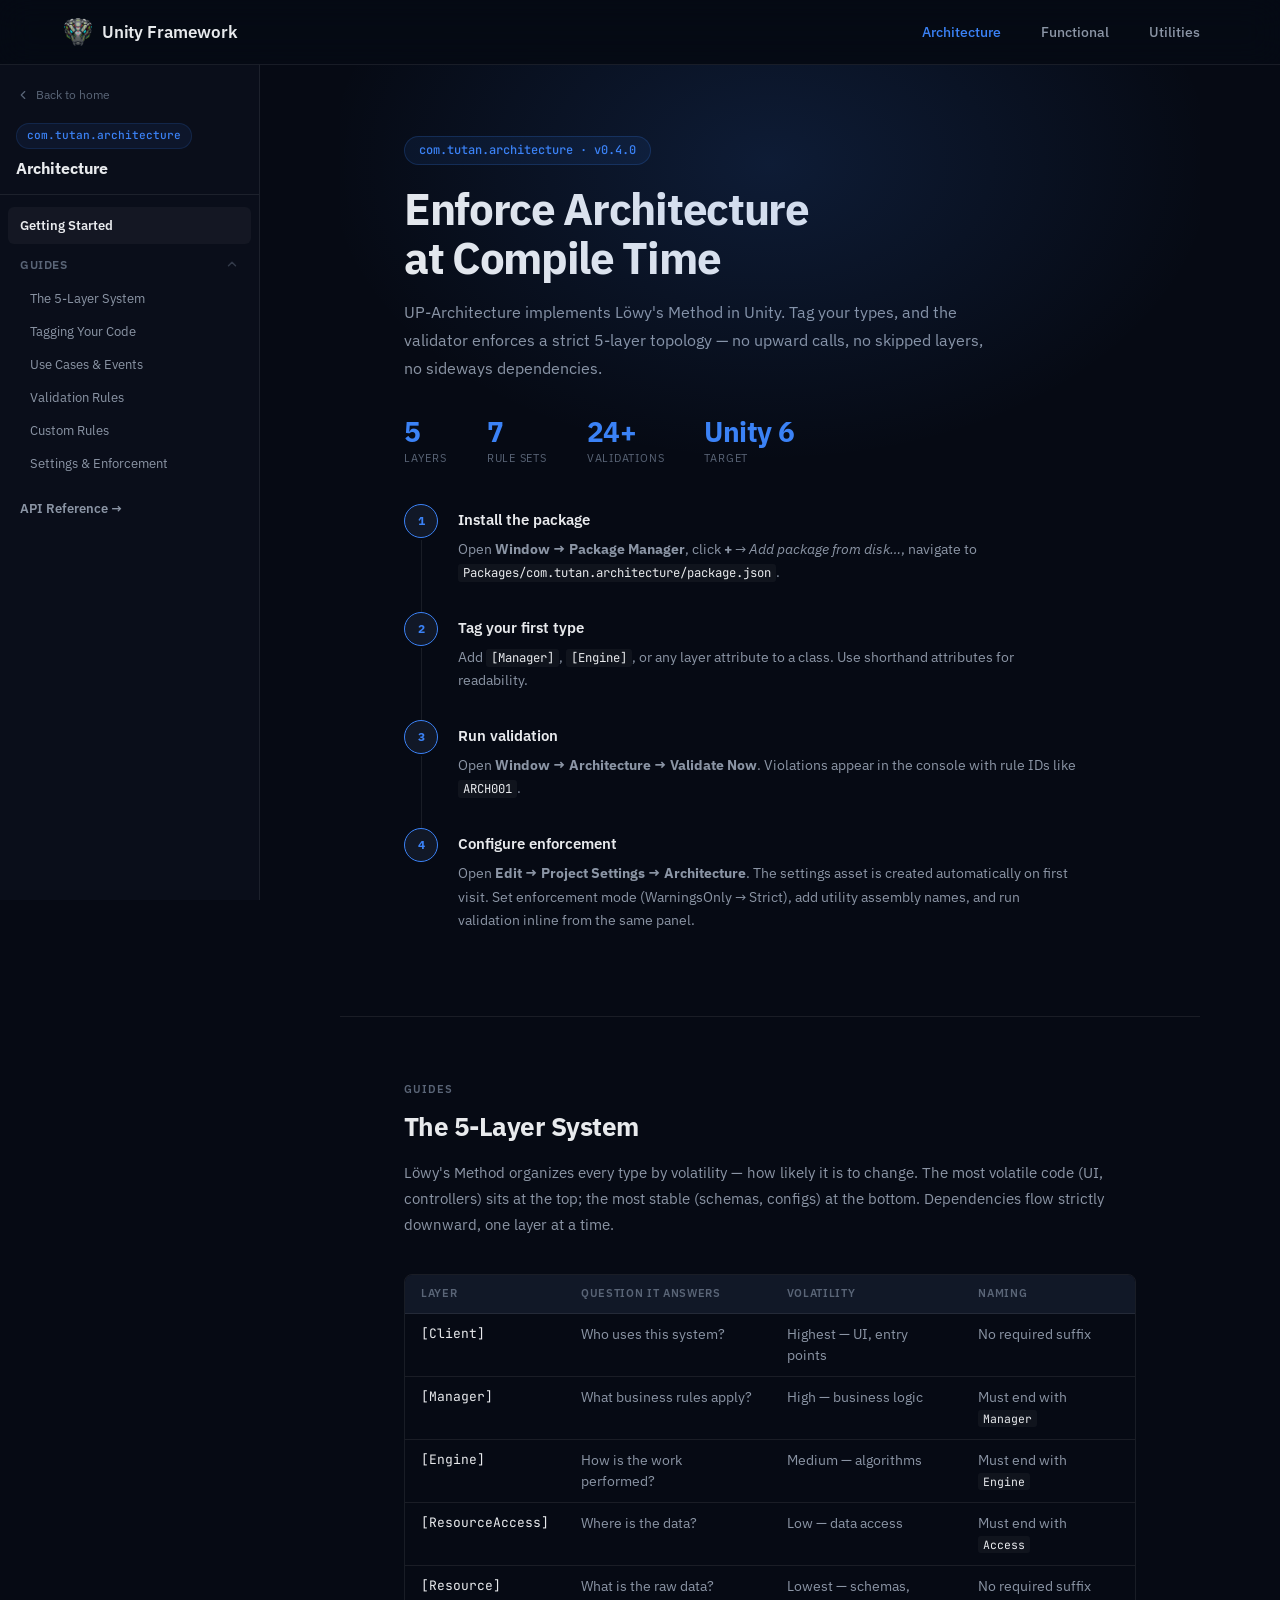
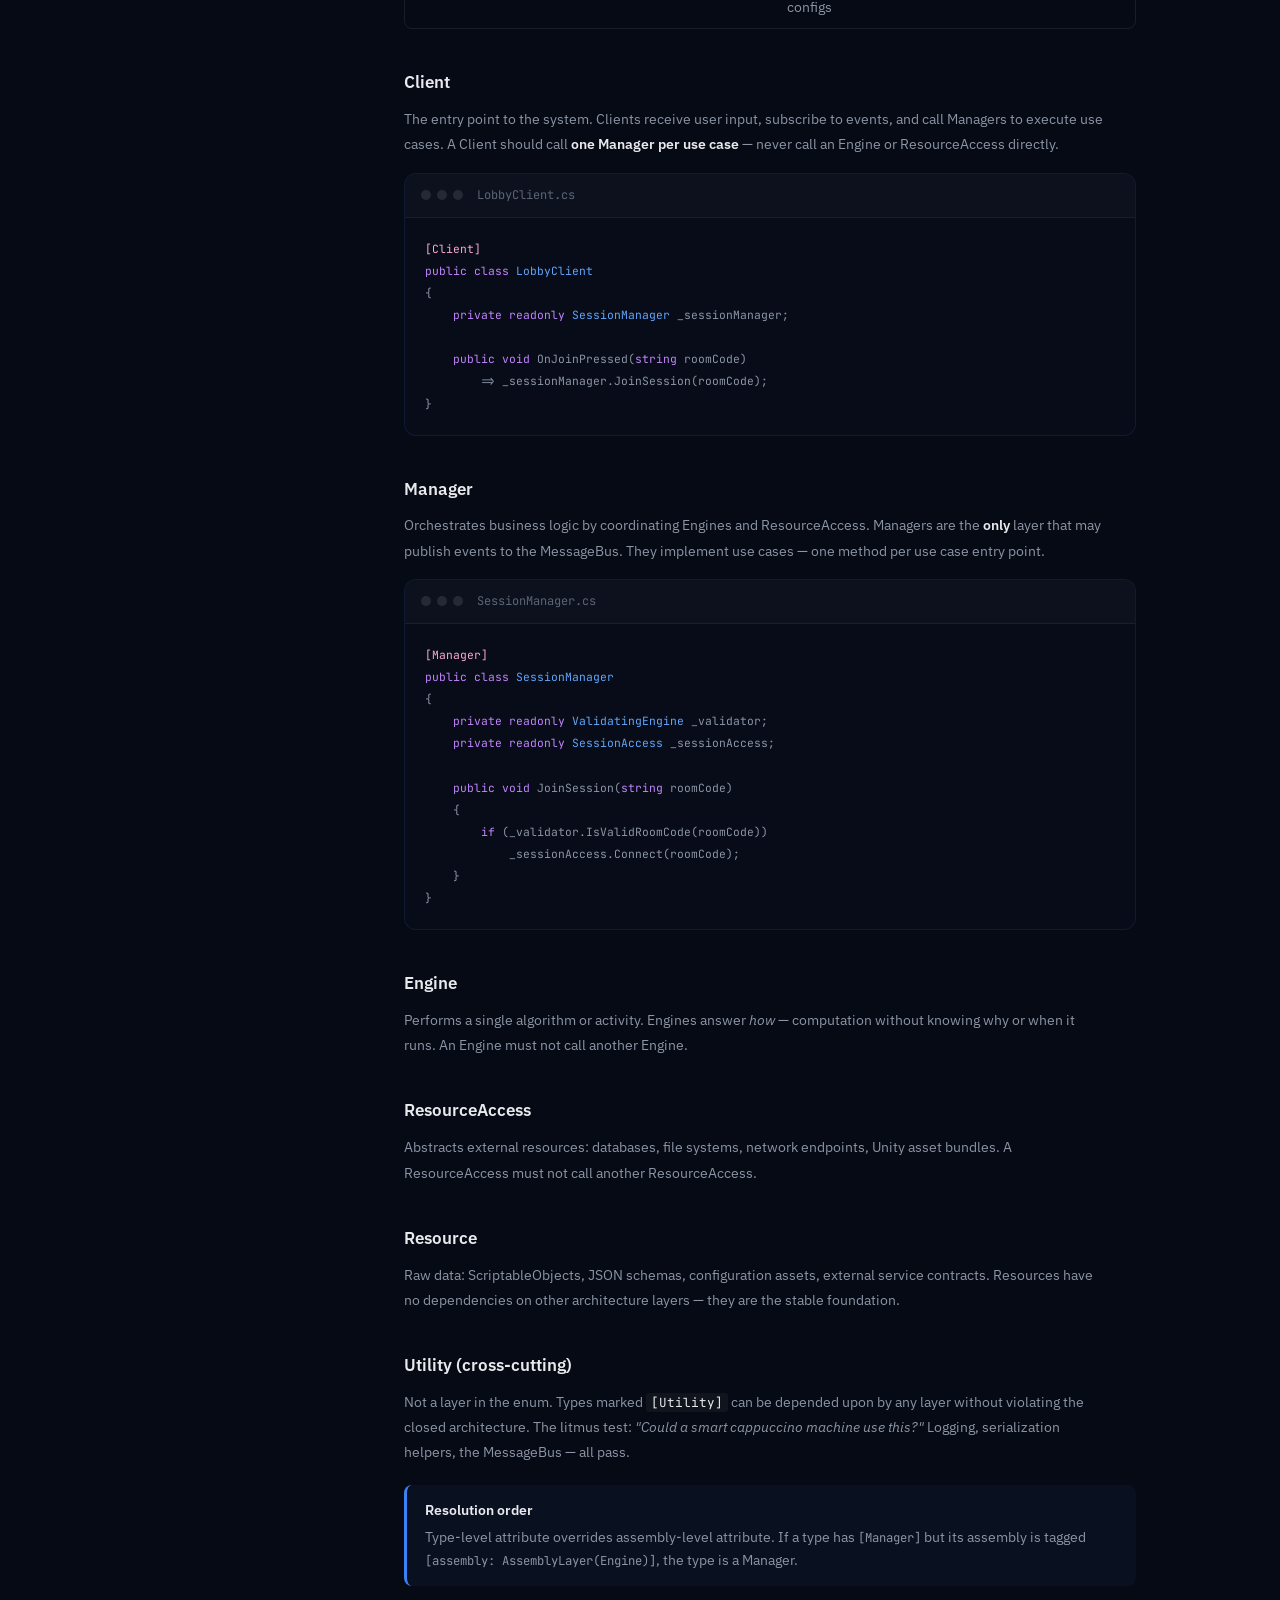
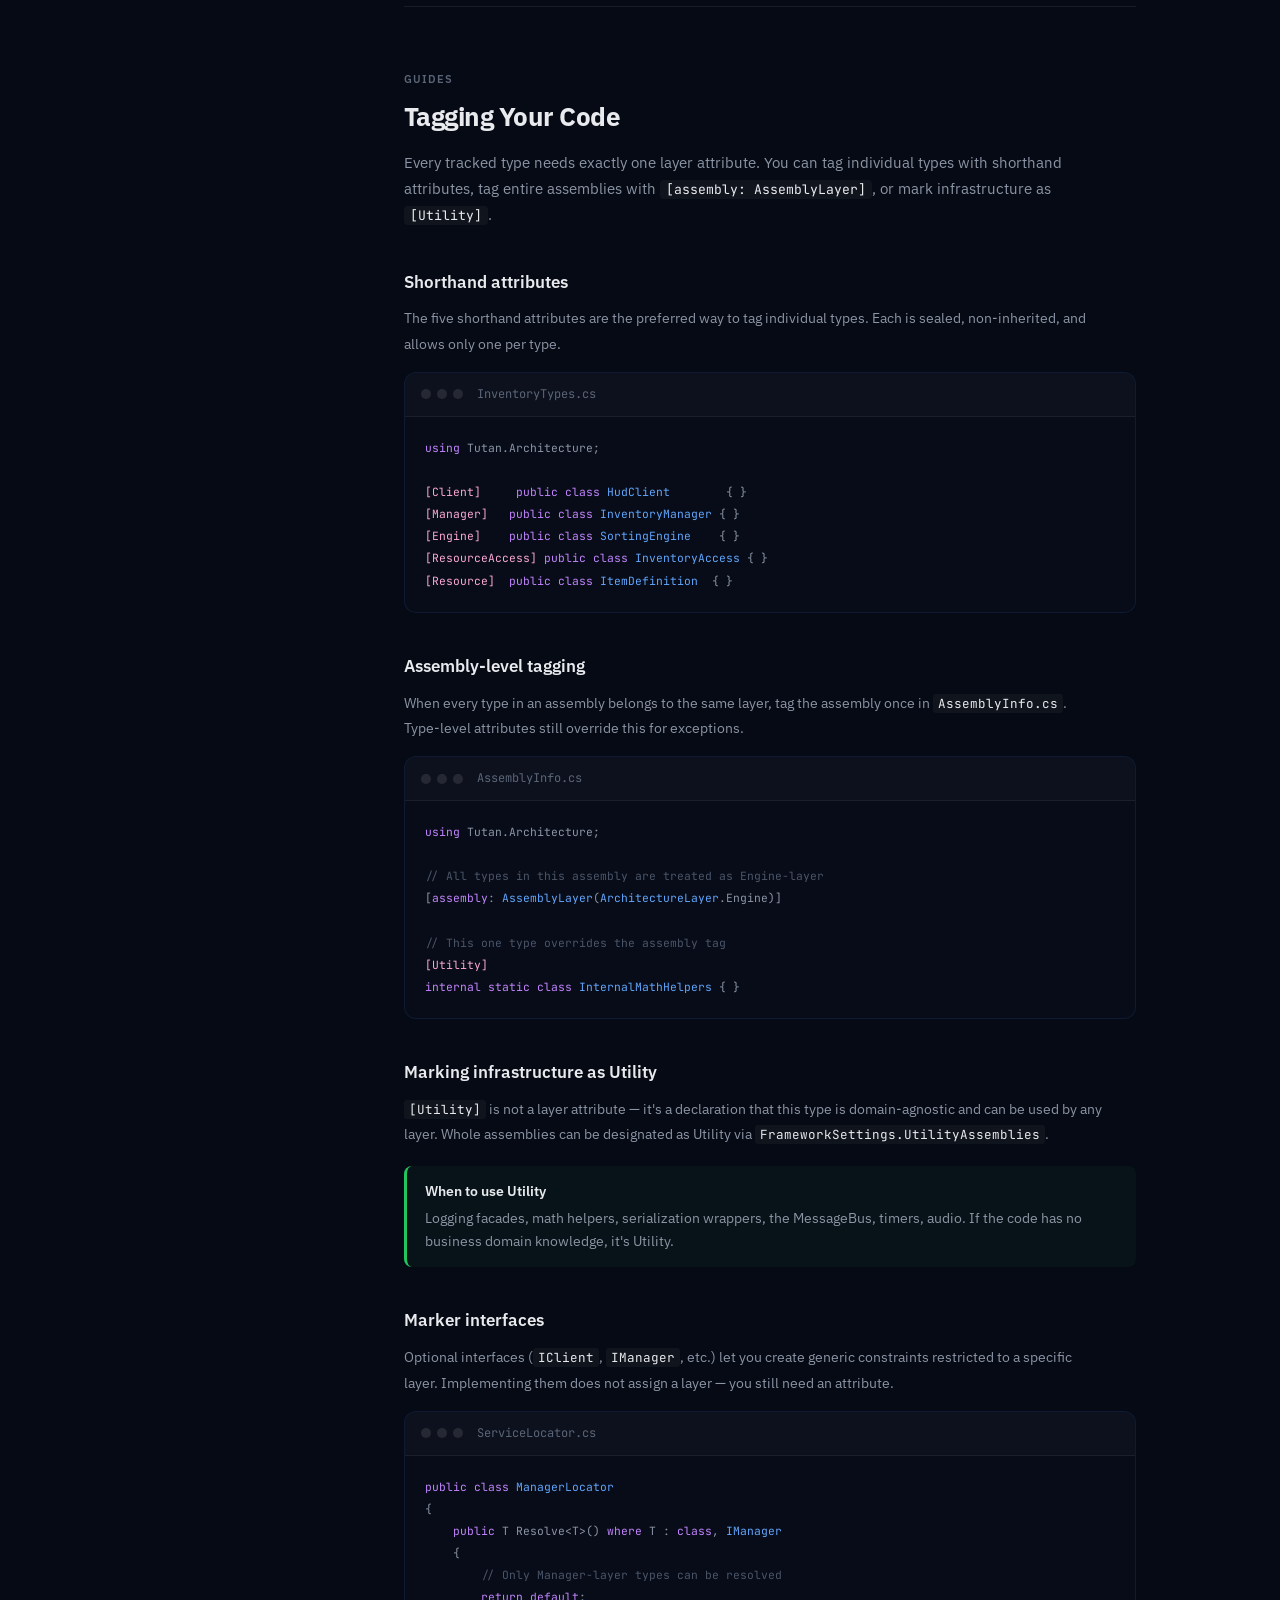
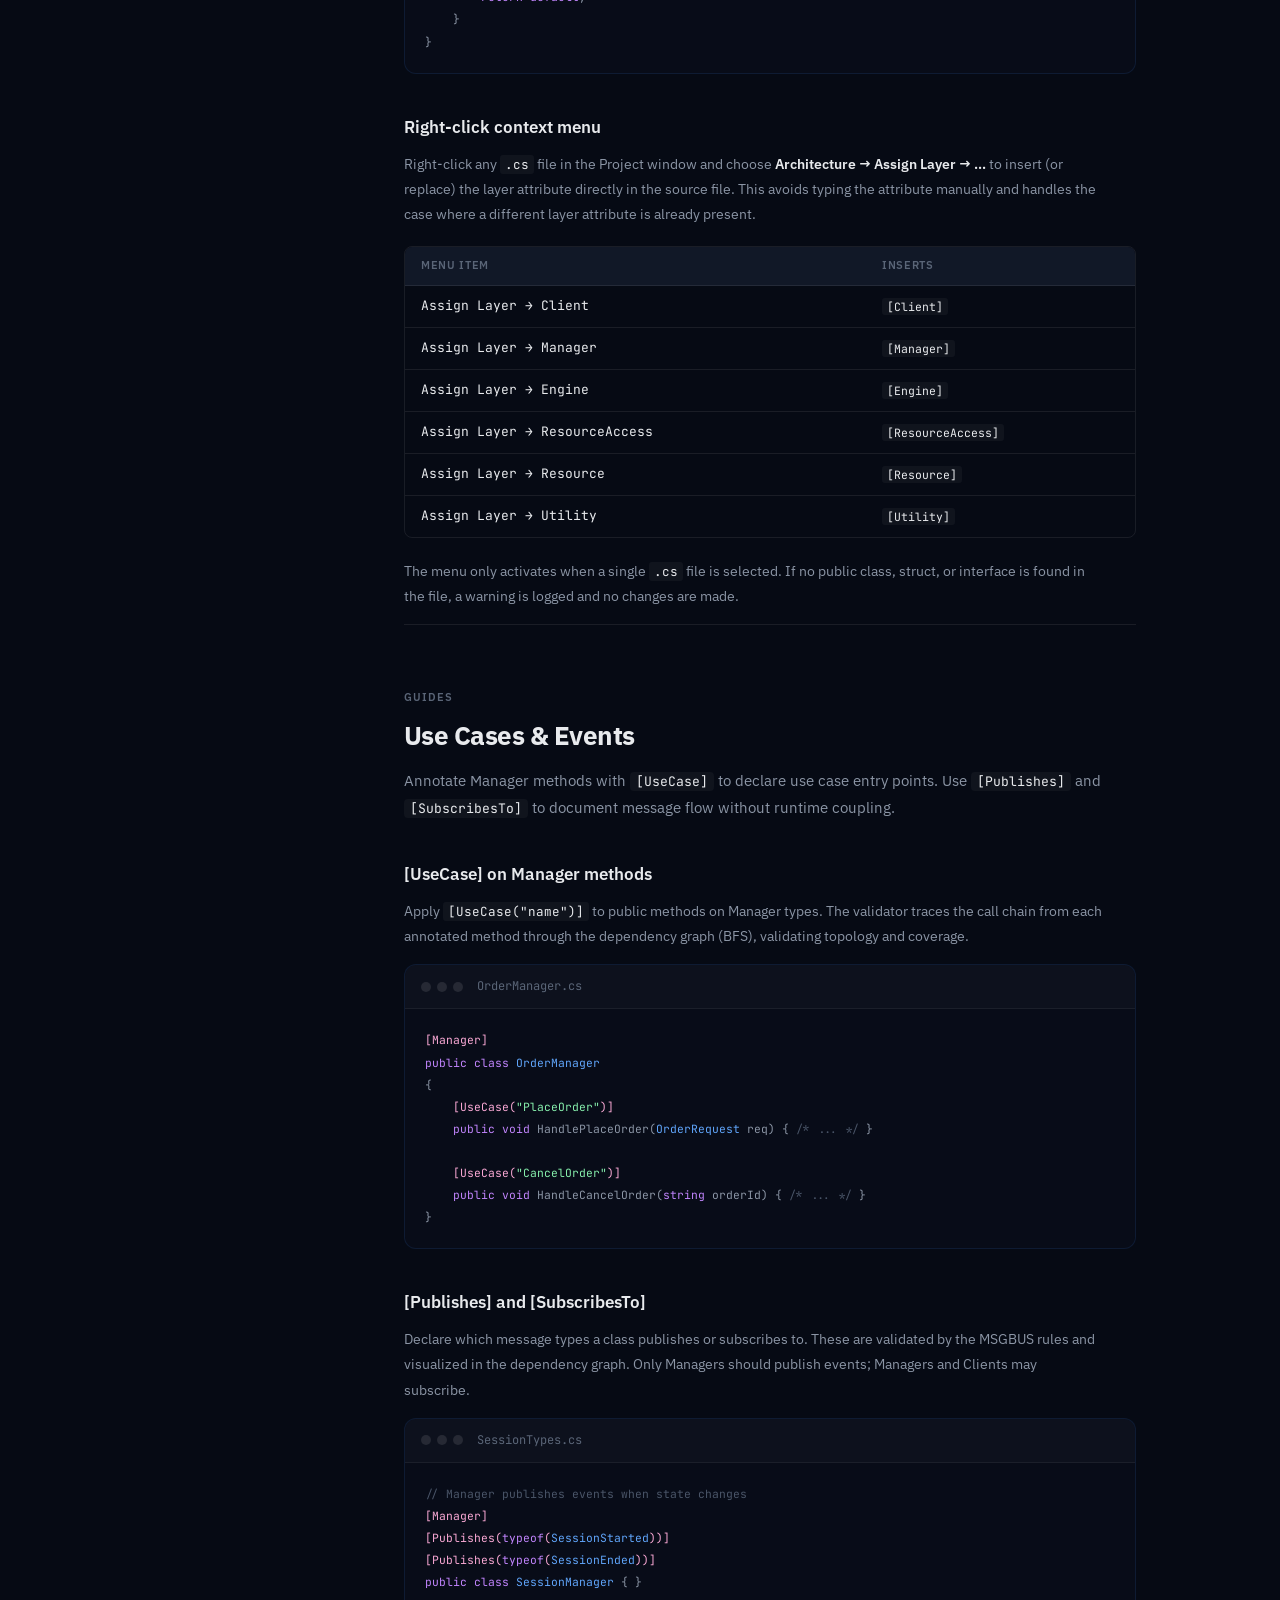
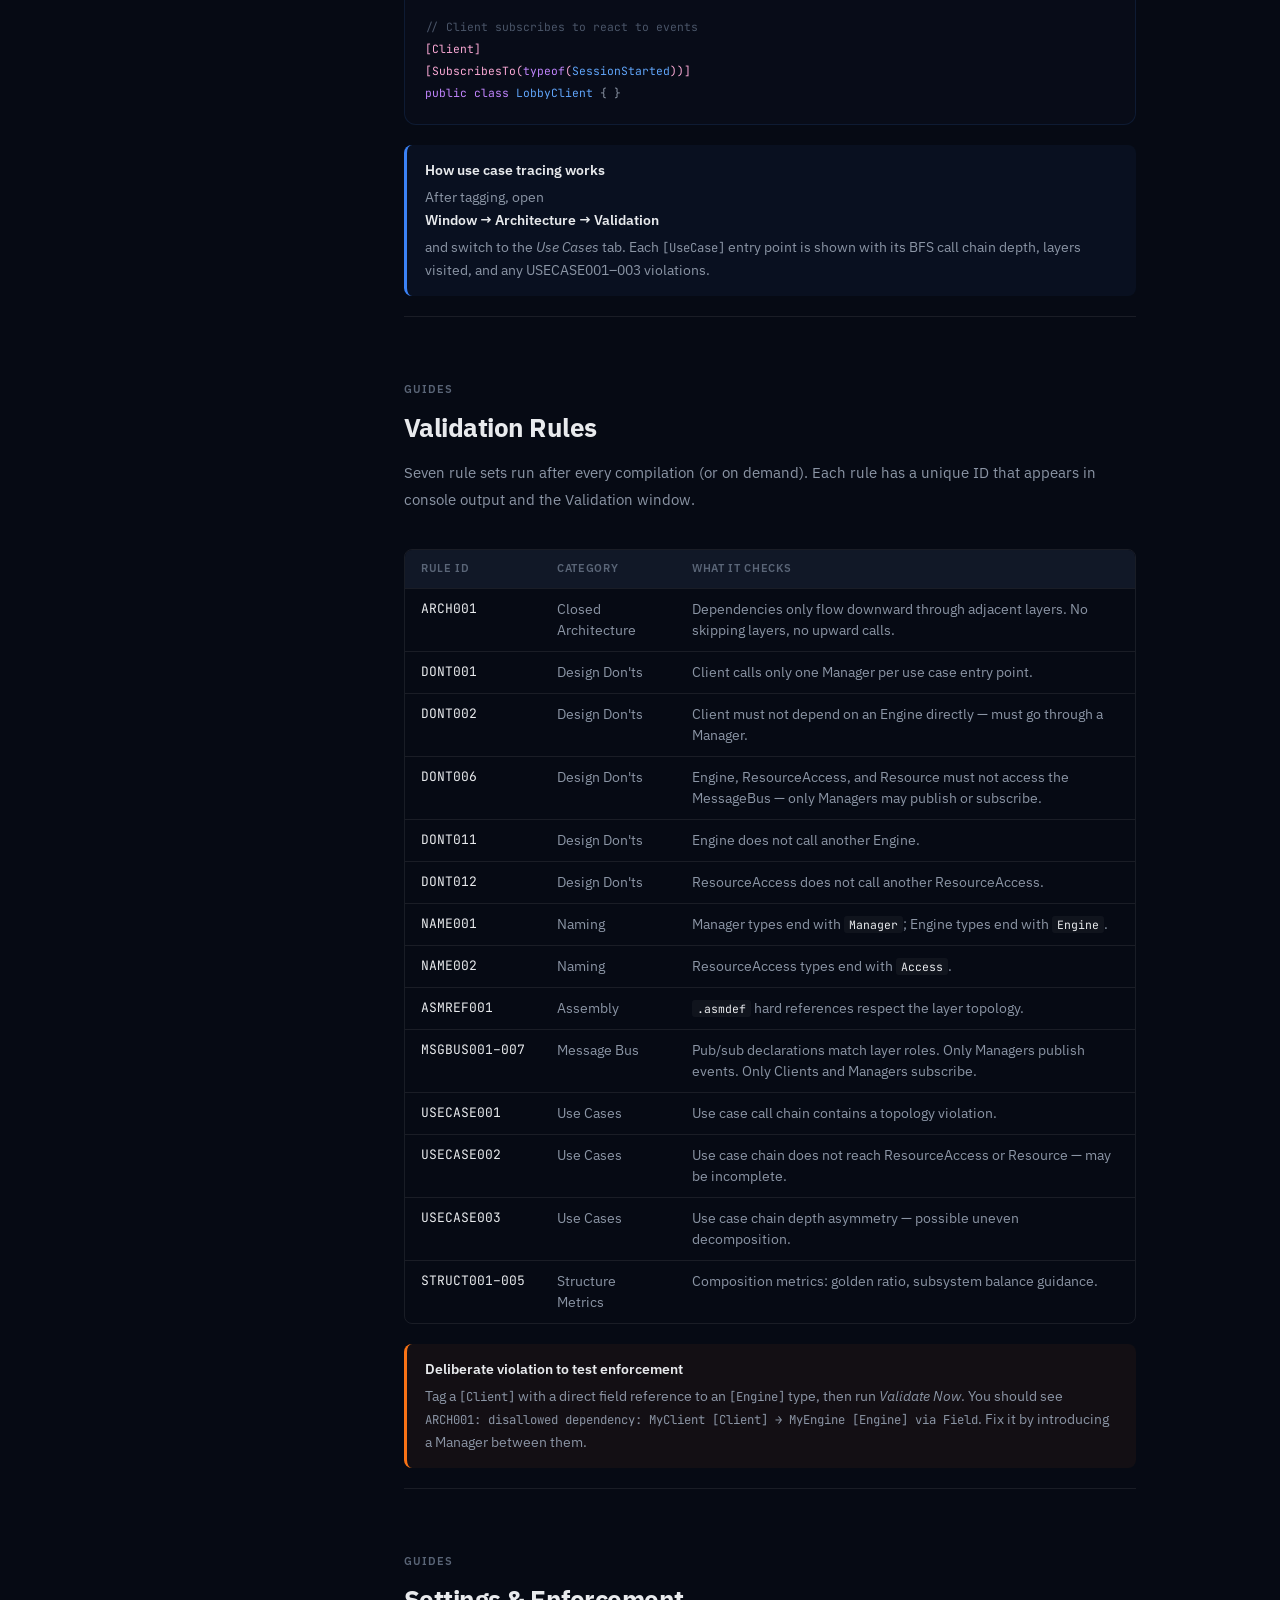
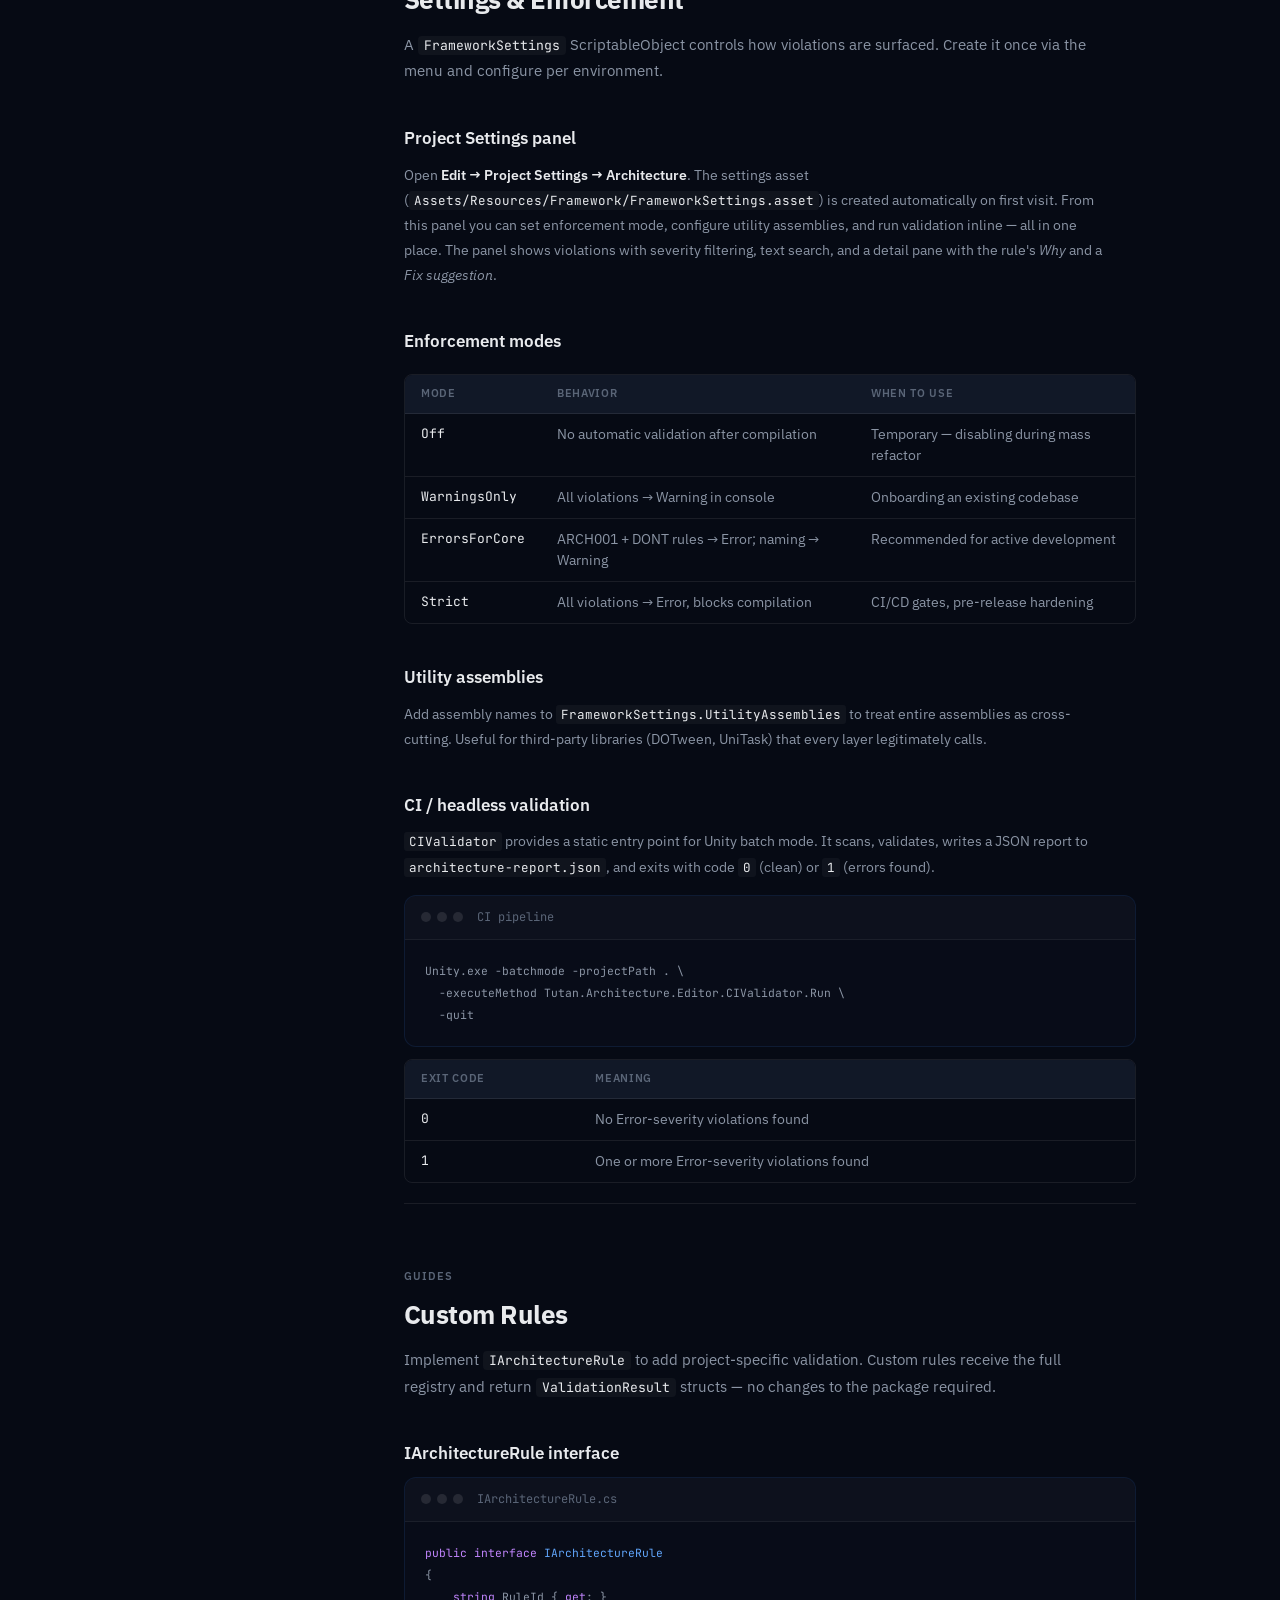
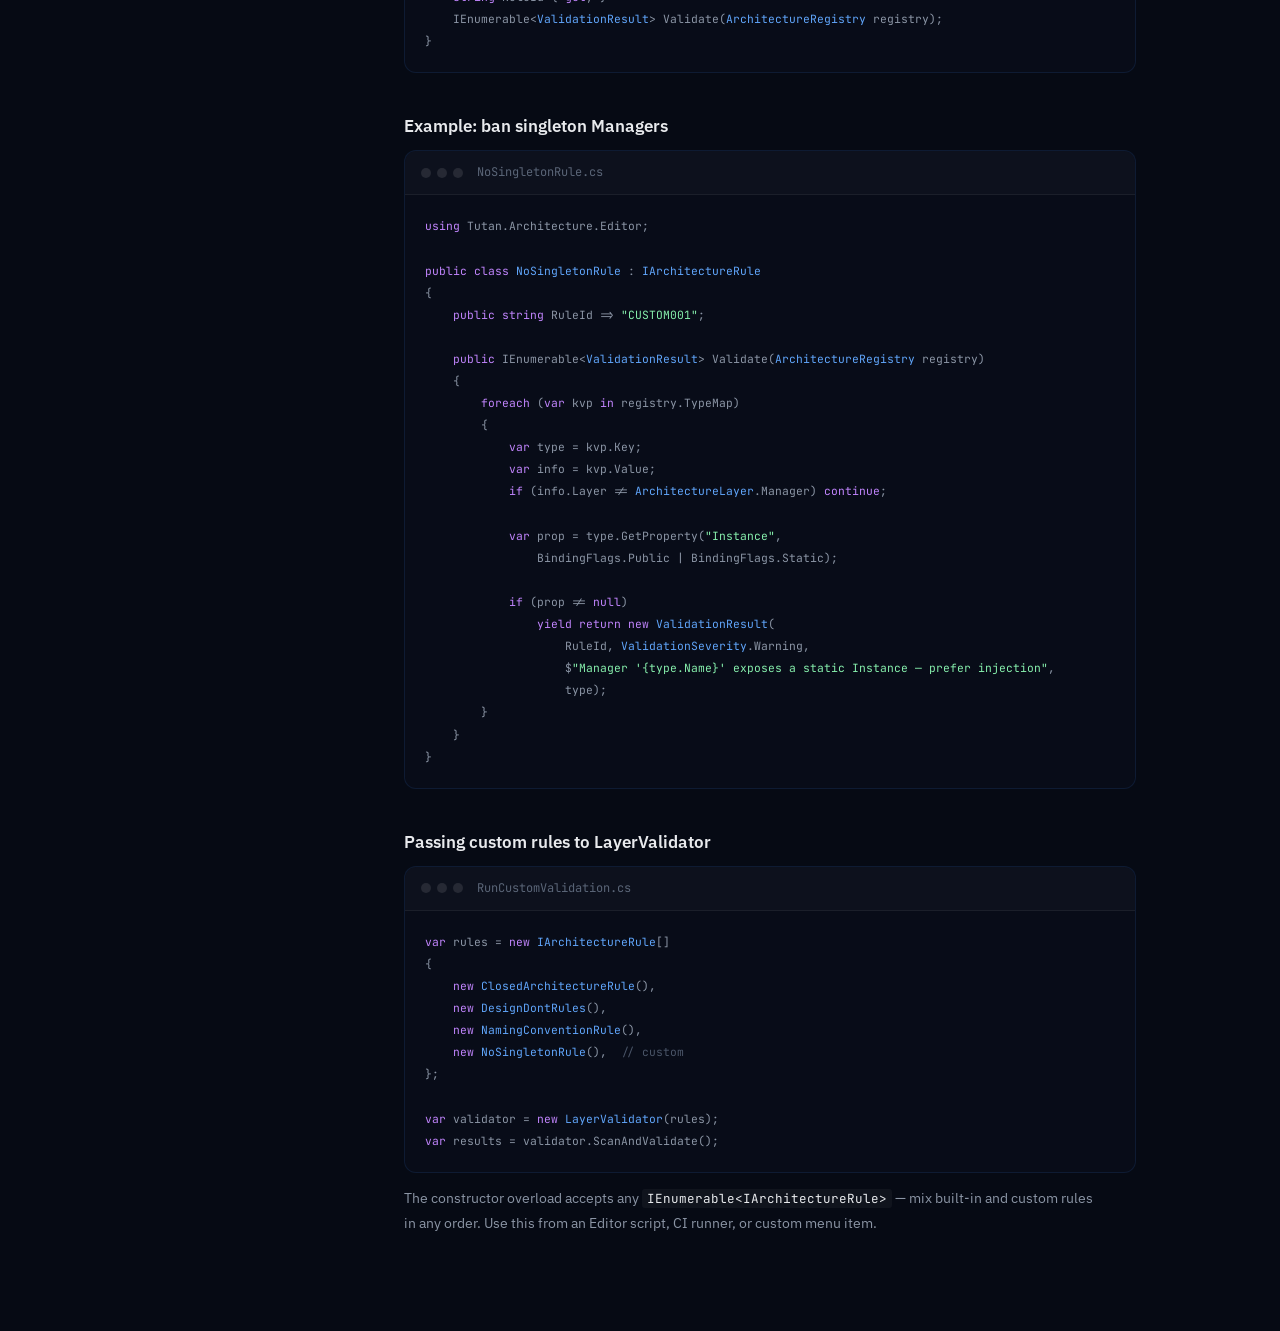
==== commit c8094f34: "split guides and API references" ====
--- a/architecture.html
+++ b/architecture.html
@@ -61,20 +61,7 @@
           </div>
         </div>
 
-        <div class="sidebar-group">
-          <button class="sidebar-group-btn" aria-expanded="false">
-            API Reference
-            <svg class="sidebar-chevron" width="14" height="14" viewBox="0 0 24 24" fill="none" stroke="currentColor" stroke-width="2.5" stroke-linecap="round" stroke-linejoin="round" aria-hidden="true"><polyline points="6 9 12 15 18 9"/></svg>
-          </button>
-          <div class="sidebar-items">
-            <a href="#api-layer-attrs" class="sidebar-link" data-pkg="arch">Layer Attributes</a>
-            <a href="#api-behavioral-attrs" class="sidebar-link" data-pkg="arch">Behavioral Attributes</a>
-            <a href="#api-topology" class="sidebar-link" data-pkg="arch">LayerTopology</a>
-            <a href="#api-registry" class="sidebar-link" data-pkg="arch">ArchitectureRegistry</a>
-            <a href="#api-validation" class="sidebar-link" data-pkg="arch">Validation Types</a>
-            <a href="#api-editor" class="sidebar-link" data-pkg="arch">Editor Tools</a>
-          </div>
-        </div>
+        <a href="architecture-api.html" class="sidebar-direct" data-pkg="arch">API Reference →</a>
       </nav>
     </aside>
 
@@ -518,383 +505,6 @@
           </div>
         </section>
 
-        <!-- ── API: Layer Attributes ── -->
-        <section class="docs-section" id="api-layer-attrs">
-          <div class="section-eyebrow">API Reference</div>
-          <h2 class="section-title">Layer Attributes</h2>
-          <p class="section-intro">All in namespace <code>Tutan.Architecture</code>. Shorthand attributes inherit from <code>LayerAttribute</code>. All are sealed, non-inherited, single-use.</p>
-
-          <div class="api-group">
-            <div class="api-group-header">
-              <span class="api-group-name">LayerAttribute</span>
-              <span class="api-type-badge badge--attr">Attribute</span>
-            </div>
-            <div class="api-members">
-              <div class="api-member">
-                <span class="api-kind kind--ctor">ctor</span>
-                <div class="api-member-content">
-                  <div class="api-member-name">LayerAttribute(ArchitectureLayer layer)</div>
-                  <div class="api-member-desc">Assigns the type to the given layer. Verbose form of shorthand attributes.</div>
-                </div>
-              </div>
-              <div class="api-member">
-                <span class="api-kind kind--prop">prop</span>
-                <div class="api-member-content">
-                  <div class="api-member-name">ArchitectureLayer Layer { get; }</div>
-                  <div class="api-member-desc">The layer this type belongs to.</div>
-                </div>
-              </div>
-            </div>
-          </div>
-
-          <div class="api-group">
-            <div class="api-group-header">
-              <span class="api-group-name">Shorthand Attributes</span>
-              <span class="api-type-badge badge--attr">Attribute</span>
-            </div>
-            <div class="table-wrap">
-              <table class="docs-table">
-                <thead><tr><th>Attribute</th><th>Layer</th><th>Targets</th></tr></thead>
-                <tbody>
-                  <tr><td>[Client]</td><td><code>ArchitectureLayer.Client</code></td><td>Class, Interface</td></tr>
-                  <tr><td>[Manager]</td><td><code>ArchitectureLayer.Manager</code></td><td>Class, Interface</td></tr>
-                  <tr><td>[Engine]</td><td><code>ArchitectureLayer.Engine</code></td><td>Class, Interface</td></tr>
-                  <tr><td>[ResourceAccess]</td><td><code>ArchitectureLayer.ResourceAccess</code></td><td>Class, Interface</td></tr>
-                  <tr><td>[Resource]</td><td><code>ArchitectureLayer.Resource</code></td><td>Class, Interface</td></tr>
-                </tbody>
-              </table>
-            </div>
-          </div>
-
-          <div class="api-group">
-            <div class="api-group-header">
-              <span class="api-group-name">UtilityAttribute</span>
-              <span class="api-type-badge badge--attr">Attribute</span>
-            </div>
-            <div class="api-members">
-              <div class="api-member">
-                <span class="api-kind kind--ctor">ctor</span>
-                <div class="api-member-content">
-                  <div class="api-member-name">UtilityAttribute()</div>
-                  <div class="api-member-desc">Marks a type as cross-cutting. Edges targeting this type are ignored by topology validation. Not a layer — a type cannot be both Utility and a layer member.</div>
-                </div>
-              </div>
-            </div>
-          </div>
-
-          <div class="api-group">
-            <div class="api-group-header">
-              <span class="api-group-name">AssemblyLayerAttribute</span>
-              <span class="api-type-badge badge--attr">Attribute</span>
-            </div>
-            <div class="api-members">
-              <div class="api-member">
-                <span class="api-kind kind--ctor">ctor</span>
-                <div class="api-member-content">
-                  <div class="api-member-name">AssemblyLayerAttribute(ArchitectureLayer layer)</div>
-                  <div class="api-member-desc">Tags the assembly. All types inherit this layer unless they have a type-level attribute. Target: <code>Assembly</code>.</div>
-                </div>
-              </div>
-            </div>
-          </div>
-
-          <div class="api-group">
-            <div class="api-group-header">
-              <span class="api-group-name">ArchitectureLayer</span>
-              <span class="api-type-badge badge--enum">Enum</span>
-            </div>
-            <div class="table-wrap">
-              <table class="docs-table">
-                <thead><tr><th>Value</th><th>Ordinal</th></tr></thead>
-                <tbody>
-                  <tr><td>Client</td><td>0</td></tr>
-                  <tr><td>Manager</td><td>1</td></tr>
-                  <tr><td>Engine</td><td>2</td></tr>
-                  <tr><td>ResourceAccess</td><td>3</td></tr>
-                  <tr><td>Resource</td><td>4</td></tr>
-                </tbody>
-              </table>
-            </div>
-          </div>
-        </section>
-
-        <!-- ── API: Behavioral Attributes ── -->
-        <section class="docs-section" id="api-behavioral-attrs">
-          <div class="section-eyebrow">API Reference</div>
-          <h2 class="section-title">Behavioral Attributes</h2>
-          <p class="section-intro">Declare message flow and use case entry points. All validated by the MSGBUS and USECASE rule sets.</p>
-
-          <div class="api-group">
-            <div class="api-group-header">
-              <span class="api-group-name">PublishesAttribute</span>
-              <span class="api-type-badge badge--attr">Attribute</span>
-            </div>
-            <div class="api-members">
-              <div class="api-member">
-                <span class="api-kind kind--ctor">ctor</span>
-                <div class="api-member-content">
-                  <div class="api-member-name">PublishesAttribute(Type messageType)</div>
-                  <div class="api-member-desc">Declares that this class publishes the given message type. <code>AllowMultiple = true</code>. Only Manager types should use this — other layers trigger a MSGBUS violation.</div>
-                </div>
-              </div>
-              <div class="api-member">
-                <span class="api-kind kind--prop">prop</span>
-                <div class="api-member-content">
-                  <div class="api-member-name">Type MessageType { get; }</div>
-                  <div class="api-member-desc">The message type being published.</div>
-                </div>
-              </div>
-            </div>
-          </div>
-
-          <div class="api-group">
-            <div class="api-group-header">
-              <span class="api-group-name">SubscribesToAttribute</span>
-              <span class="api-type-badge badge--attr">Attribute</span>
-            </div>
-            <div class="api-members">
-              <div class="api-member">
-                <span class="api-kind kind--ctor">ctor</span>
-                <div class="api-member-content">
-                  <div class="api-member-name">SubscribesToAttribute(Type messageType)</div>
-                  <div class="api-member-desc">Declares that this class subscribes to the given message type. <code>AllowMultiple = true</code>. Engines, ResourceAccess, and Resources must not subscribe.</div>
-                </div>
-              </div>
-            </div>
-          </div>
-
-          <div class="api-group">
-            <div class="api-group-header">
-              <span class="api-group-name">UseCaseAttribute</span>
-              <span class="api-type-badge badge--attr">Attribute</span>
-            </div>
-            <div class="api-members">
-              <div class="api-member">
-                <span class="api-kind kind--ctor">ctor</span>
-                <div class="api-member-content">
-                  <div class="api-member-name">UseCaseAttribute(string name)</div>
-                  <div class="api-member-desc">Marks a Manager method as a use case entry point with the given name. Target: <code>Method</code>. The validator traces the call chain from this method and validates USECASE001–003.</div>
-                </div>
-              </div>
-              <div class="api-member">
-                <span class="api-kind kind--prop">prop</span>
-                <div class="api-member-content">
-                  <div class="api-member-name">string Name { get; }</div>
-                  <div class="api-member-desc">The use case name. Multiple Managers can share the same name — both appear as entry points in the Validation window.</div>
-                </div>
-              </div>
-            </div>
-          </div>
-        </section>
-
-        <!-- ── API: LayerTopology ── -->
-        <section class="docs-section" id="api-topology">
-          <div class="section-eyebrow">API Reference</div>
-          <h2 class="section-title">LayerTopology</h2>
-          <p class="section-intro">Static query API for the allowed dependency directions. Use in custom rules or tooling.</p>
-
-          <div class="api-group">
-            <div class="api-group-header">
-              <span class="api-group-name">LayerTopology</span>
-              <span class="api-type-badge badge--static">static class</span>
-            </div>
-            <div class="api-members">
-              <div class="api-member">
-                <span class="api-kind kind--method">method</span>
-                <div class="api-member-content">
-                  <div class="api-member-name">bool IsAllowed(ArchitectureLayer source, ArchitectureLayer target)</div>
-                  <div class="api-member-desc">Returns <code>true</code> if a dependency from <code>source</code> to <code>target</code> is permitted by the closed architecture.</div>
-                </div>
-              </div>
-              <div class="api-member">
-                <span class="api-kind kind--method">method</span>
-                <div class="api-member-content">
-                  <div class="api-member-name">IReadOnlyCollection&lt;ArchitectureLayer&gt; GetAllowedTargets(ArchitectureLayer source)</div>
-                  <div class="api-member-desc">Returns the set of layers the given source layer may depend on.</div>
-                </div>
-              </div>
-            </div>
-          </div>
-        </section>
-
-        <!-- ── API: ArchitectureRegistry ── -->
-        <section class="docs-section" id="api-registry">
-          <div class="section-eyebrow">API Reference</div>
-          <h2 class="section-title">ArchitectureRegistry</h2>
-          <p class="section-intro">Editor-only. Scans loaded assemblies and builds the dependency graph. Read by all validation rules.</p>
-
-          <div class="api-group">
-            <div class="api-group-header">
-              <span class="api-group-name">ArchitectureRegistry</span>
-              <span class="api-type-badge badge--class">class</span>
-            </div>
-            <div class="api-members">
-              <div class="api-member">
-                <span class="api-kind kind--method">method</span>
-                <div class="api-member-content">
-                  <div class="api-member-name">void Scan()</div>
-                  <div class="api-member-desc">Scans all loaded assemblies for layer attributes and builds the dependency graph. Call before validating.</div>
-                </div>
-              </div>
-              <div class="api-member">
-                <span class="api-kind kind--prop">prop</span>
-                <div class="api-member-content">
-                  <div class="api-member-name">IReadOnlyDictionary&lt;Type, TypeLayerInfo&gt; TypeMap { get; }</div>
-                  <div class="api-member-desc">All tracked types and their resolved layer info.</div>
-                </div>
-              </div>
-              <div class="api-member">
-                <span class="api-kind kind--prop">prop</span>
-                <div class="api-member-content">
-                  <div class="api-member-name">IReadOnlyList&lt;DependencyEdge&gt; Edges { get; }</div>
-                  <div class="api-member-desc">All dependency edges between tracked types. Each edge records source, target, and how the dependency was detected (<code>DependencyKind</code>).</div>
-                </div>
-              </div>
-              <div class="api-member">
-                <span class="api-kind kind--prop">prop</span>
-                <div class="api-member-content">
-                  <div class="api-member-name">IReadOnlyDictionary&lt;Type, MessageTypeInfo&gt; MessageTypes { get; }</div>
-                  <div class="api-member-desc">Message types found via <code>[Publishes]</code> / <code>[SubscribesTo]</code> declarations.</div>
-                </div>
-              </div>
-              <div class="api-member">
-                <span class="api-kind kind--prop">prop</span>
-                <div class="api-member-content">
-                  <div class="api-member-name">IReadOnlyDictionary&lt;string, IReadOnlyList&lt;UseCaseEntryPoint&gt;&gt; UseCases { get; }</div>
-                  <div class="api-member-desc">Use case entry points grouped by name.</div>
-                </div>
-              </div>
-            </div>
-          </div>
-        </section>
-
-        <!-- ── API: Validation Types ── -->
-        <section class="docs-section" id="api-validation">
-          <div class="section-eyebrow">API Reference</div>
-          <h2 class="section-title">Validation Types</h2>
-          <p class="section-intro">Editor-only types for running and interpreting validation results.</p>
-
-          <div class="api-group">
-            <div class="api-group-header">
-              <span class="api-group-name">LayerValidator</span>
-              <span class="api-type-badge badge--class">class</span>
-            </div>
-            <div class="api-members">
-              <div class="api-member">
-                <span class="api-kind kind--ctor">ctor</span>
-                <div class="api-member-content">
-                  <div class="api-member-name">LayerValidator()</div>
-                  <div class="api-member-desc">Creates a validator with all 7 default rule sets.</div>
-                </div>
-              </div>
-              <div class="api-member">
-                <span class="api-kind kind--ctor">ctor</span>
-                <div class="api-member-content">
-                  <div class="api-member-name">LayerValidator(IEnumerable&lt;IArchitectureRule&gt; rules)</div>
-                  <div class="api-member-desc">Creates a validator with a custom rule set. Mix built-in and custom rules in any order. Used for CI scripts and custom tooling.</div>
-                </div>
-              </div>
-              <div class="api-member">
-                <span class="api-kind kind--method">method</span>
-                <div class="api-member-content">
-                  <div class="api-member-name">List&lt;ValidationResult&gt; ScanAndValidate()</div>
-                  <div class="api-member-desc">Convenience method — scans assemblies and validates in one call.</div>
-                </div>
-              </div>
-              <div class="api-member">
-                <span class="api-kind kind--method">method</span>
-                <div class="api-member-content">
-                  <div class="api-member-name">List&lt;ValidationResult&gt; Validate(ArchitectureRegistry registry)</div>
-                  <div class="api-member-desc">Runs all rules against a pre-scanned registry.</div>
-                </div>
-              </div>
-            </div>
-          </div>
-
-          <div class="api-group">
-            <div class="api-group-header">
-              <span class="api-group-name">ValidationResult</span>
-              <span class="api-type-badge badge--struct">struct</span>
-            </div>
-            <div class="api-members">
-              <div class="api-member">
-                <span class="api-kind kind--prop">prop</span>
-                <div class="api-member-content">
-                  <div class="api-member-name">string RuleId { get; }</div>
-                  <div class="api-member-desc">Which rule produced this result (e.g., <code>ARCH001</code>, <code>NAME002</code>).</div>
-                </div>
-              </div>
-              <div class="api-member">
-                <span class="api-kind kind--prop">prop</span>
-                <div class="api-member-content">
-                  <div class="api-member-name">ValidationSeverity Severity { get; }</div>
-                  <div class="api-member-desc"><code>Info</code>, <code>Warning</code>, or <code>Error</code>. Actual severity is modified by the active <code>EnforcementMode</code>.</div>
-                </div>
-              </div>
-              <div class="api-member">
-                <span class="api-kind kind--prop">prop</span>
-                <div class="api-member-content">
-                  <div class="api-member-name">string Message { get; }</div>
-                  <div class="api-member-desc">Human-readable violation description.</div>
-                </div>
-              </div>
-            </div>
-          </div>
-
-          <div class="api-group">
-            <div class="api-group-header">
-              <span class="api-group-name">FrameworkSettings</span>
-              <span class="api-type-badge badge--class">ScriptableObject</span>
-            </div>
-            <div class="api-members">
-              <div class="api-member">
-                <span class="api-kind kind--prop">prop</span>
-                <div class="api-member-content">
-                  <div class="api-member-name">EnforcementMode EnforcementMode { get; set; }</div>
-                  <div class="api-member-desc"><code>Off</code> | <code>WarningsOnly</code> | <code>ErrorsForCore</code> | <code>Strict</code></div>
-                </div>
-              </div>
-              <div class="api-member">
-                <span class="api-kind kind--prop">prop</span>
-                <div class="api-member-content">
-                  <div class="api-member-name">string[] UtilityAssemblies { get; set; }</div>
-                  <div class="api-member-desc">Assembly names treated as cross-cutting utility. All types in these assemblies are exempt from topology validation.</div>
-                </div>
-              </div>
-              <div class="api-member">
-                <span class="api-kind kind--method">method</span>
-                <div class="api-member-content">
-                  <div class="api-member-name">static FrameworkSettings GetOrDefault()</div>
-                  <div class="api-member-desc">Loads from <code>Resources/Framework/FrameworkSettings</code> or returns a default instance.</div>
-                </div>
-              </div>
-            </div>
-          </div>
-        </section>
-
-        <!-- ── API: Editor Tools ── -->
-        <section class="docs-section" id="api-editor">
-          <div class="section-eyebrow">API Reference</div>
-          <h2 class="section-title">Editor Tools</h2>
-          <p class="section-intro">Two editor windows for exploring and validating your architecture. Both accessible from the <strong>Window → Architecture</strong> menu.</p>
-
-          <div class="table-wrap">
-            <table class="docs-table">
-              <thead><tr><th>Window</th><th>Menu Path</th><th>Description</th></tr></thead>
-              <tbody>
-                <tr><td>ArchitectureSettingsProvider</td><td>Edit → Project Settings → Architecture</td><td>Unified panel — configure enforcement mode and utility assemblies, then run validation inline. Violations list with severity filter, search, and a detail pane showing the rule's <em>Why</em> and a <em>Fix suggestion</em>. Settings asset is auto-created on first visit.</td></tr>
-                <tr><td>DependencyGraphWindow</td><td>Window → Architecture → Dependency Graph</td><td>Interactive layer-banded graph. Nodes grouped by layer, edges colored by validity. Filter by layer and kind. Toggle <em>Violations Only</em>. Single-click to ping in Project; double-click to open script.</td></tr>
-                <tr><td>ValidationWindow</td><td>Window → Architecture → Validation</td><td>Tabbed window — <em>Violations</em> list with rule IDs and source types; <em>Use Cases</em> tab with BFS chains and USECASE results.</td></tr>
-              </tbody>
-            </table>
-          </div>
-
-          <div class="callout callout--note">
-            <strong>CompilationHook</strong>
-            Validation runs automatically after every successful compilation when <code>EnforcementMode</code> is not <code>Off</code>. Results appear directly in the Unity Console with clickable links to the violating type.
-          </div>
-        </section>
-
       </div><!-- .docs-content -->
     </main>
   </div><!-- .docs-shell -->
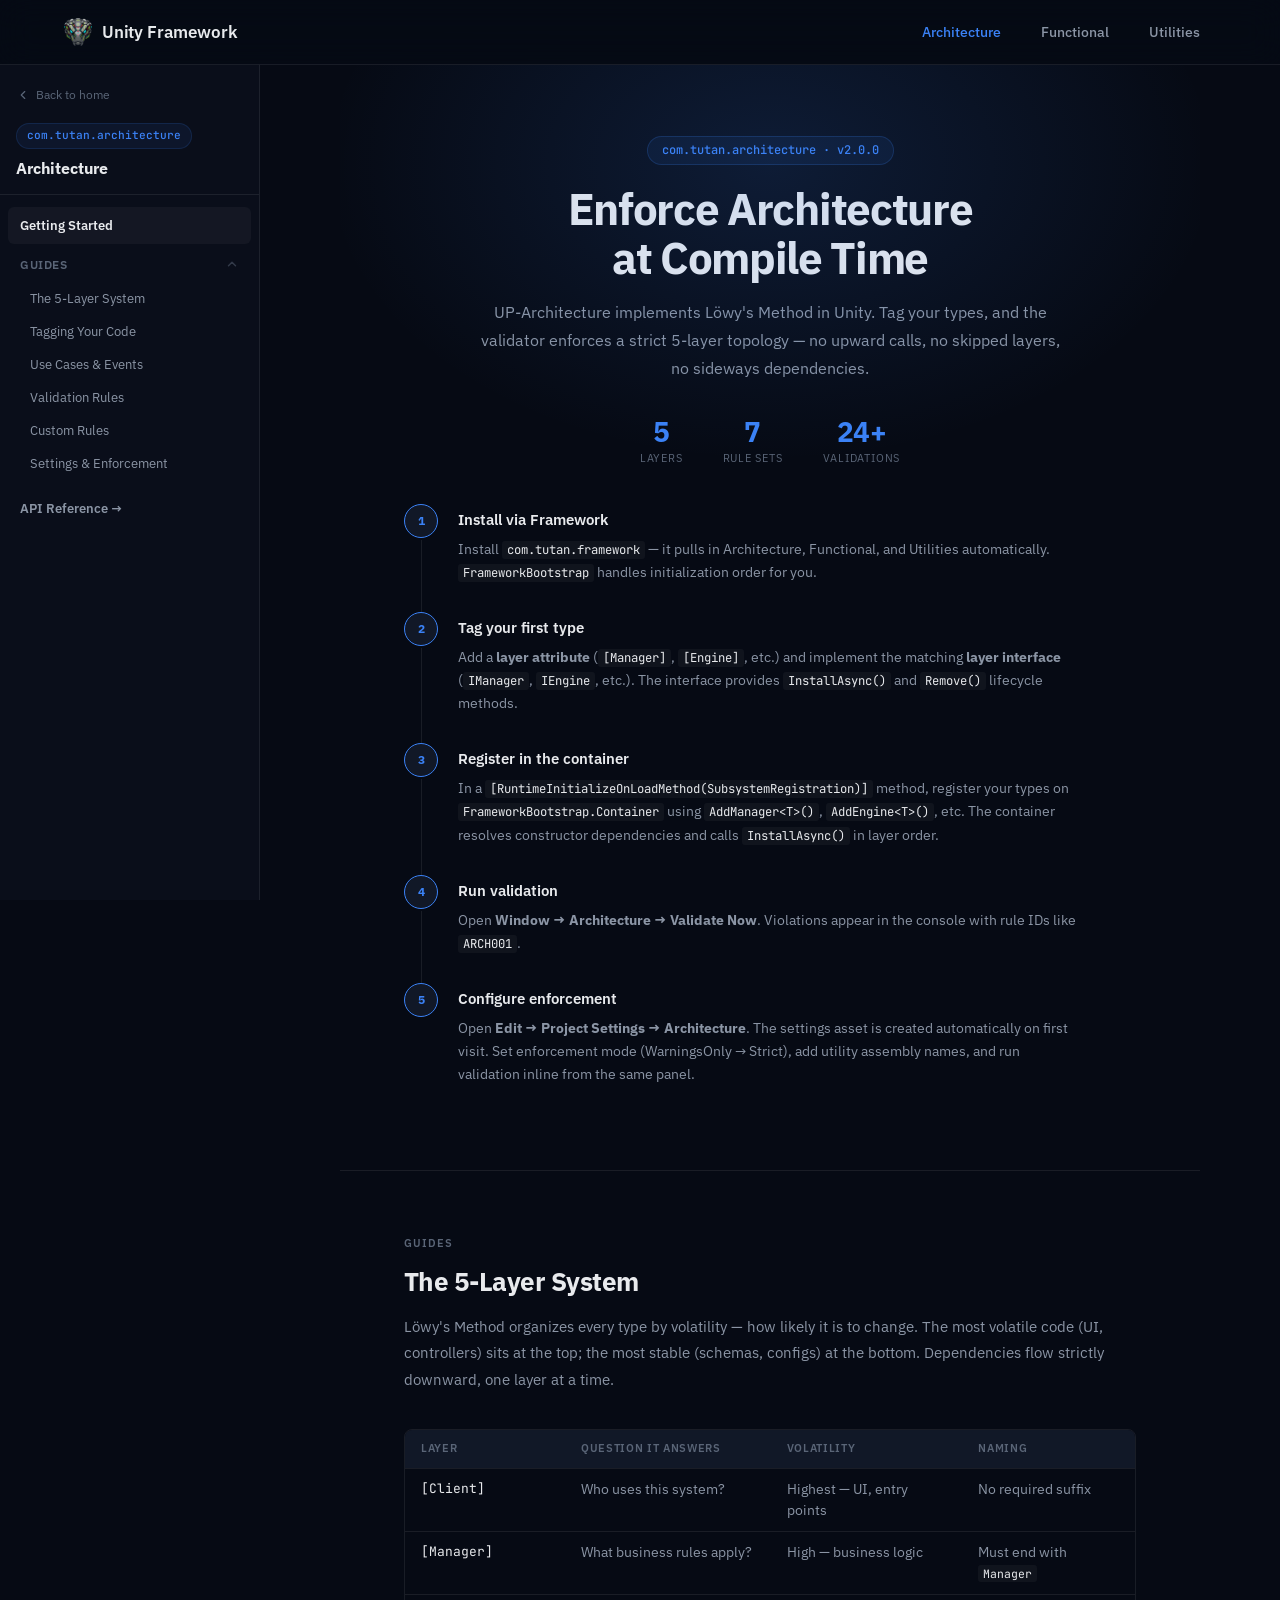
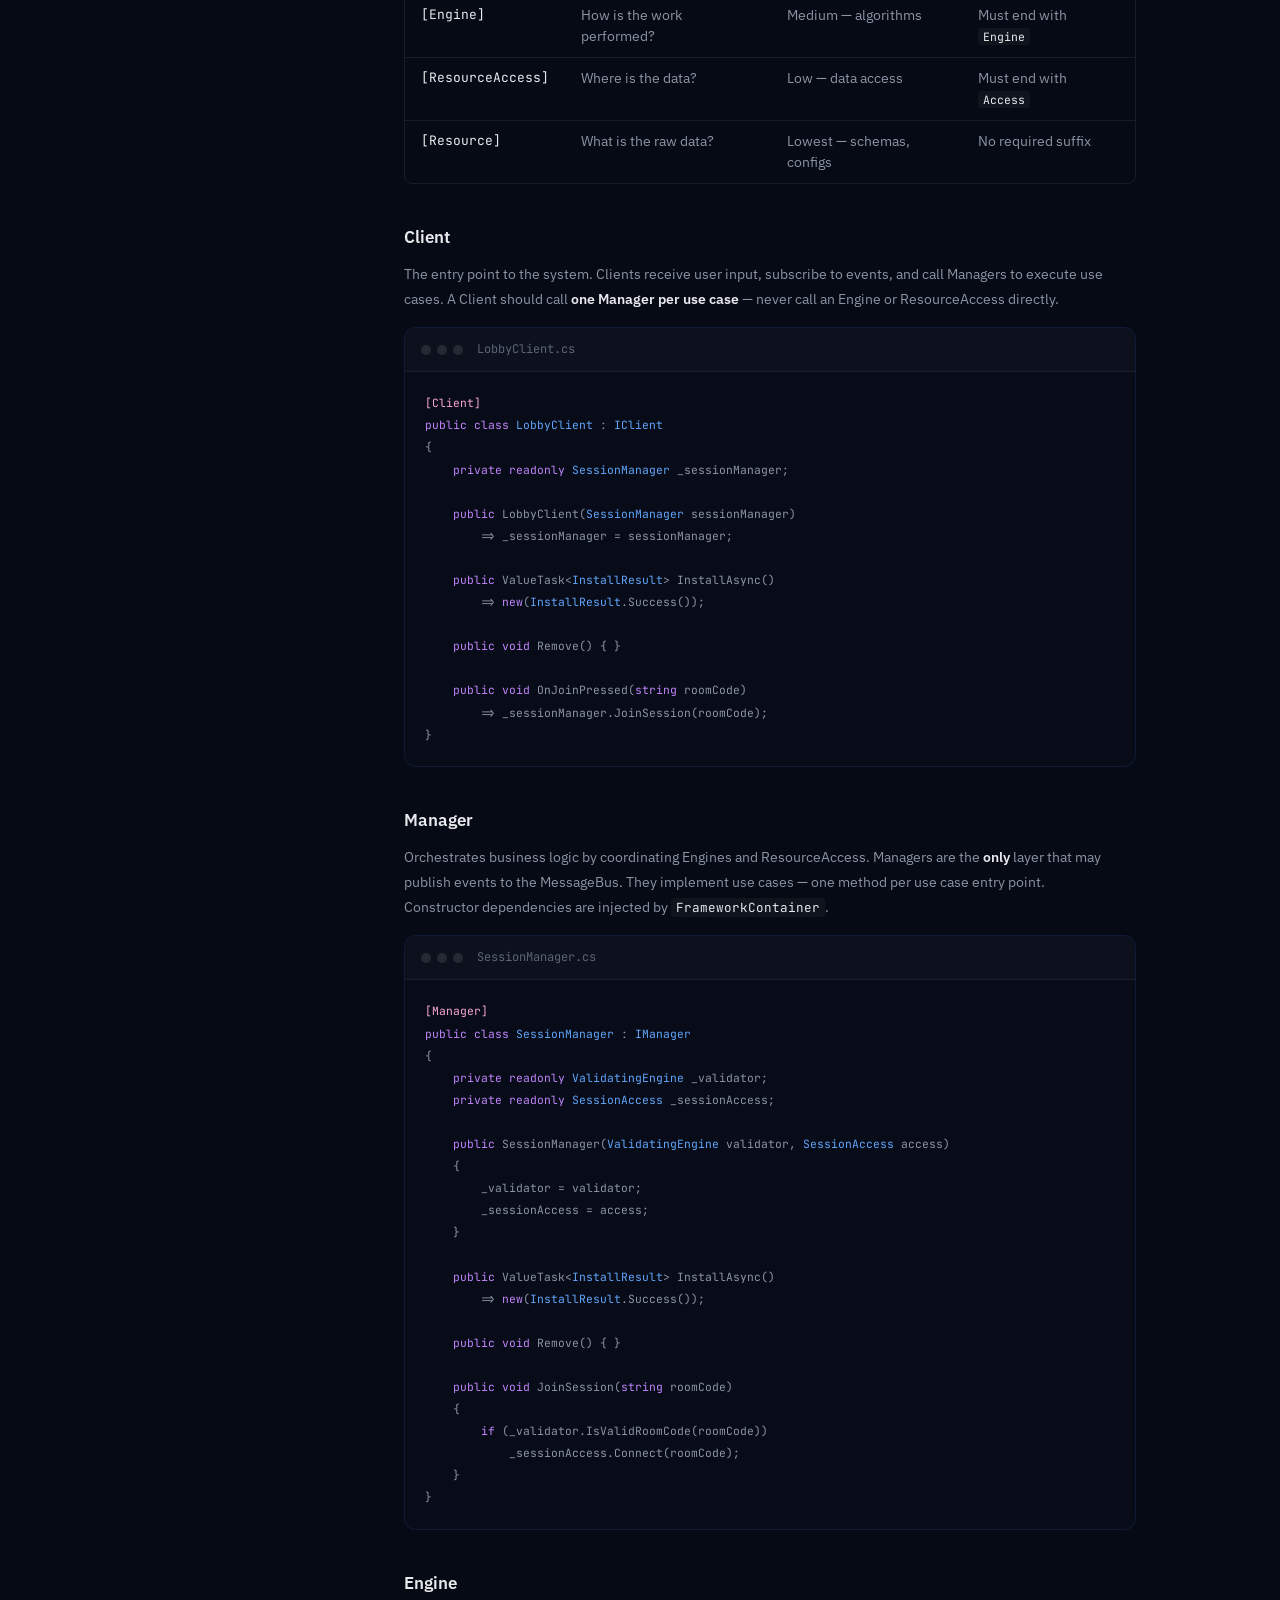
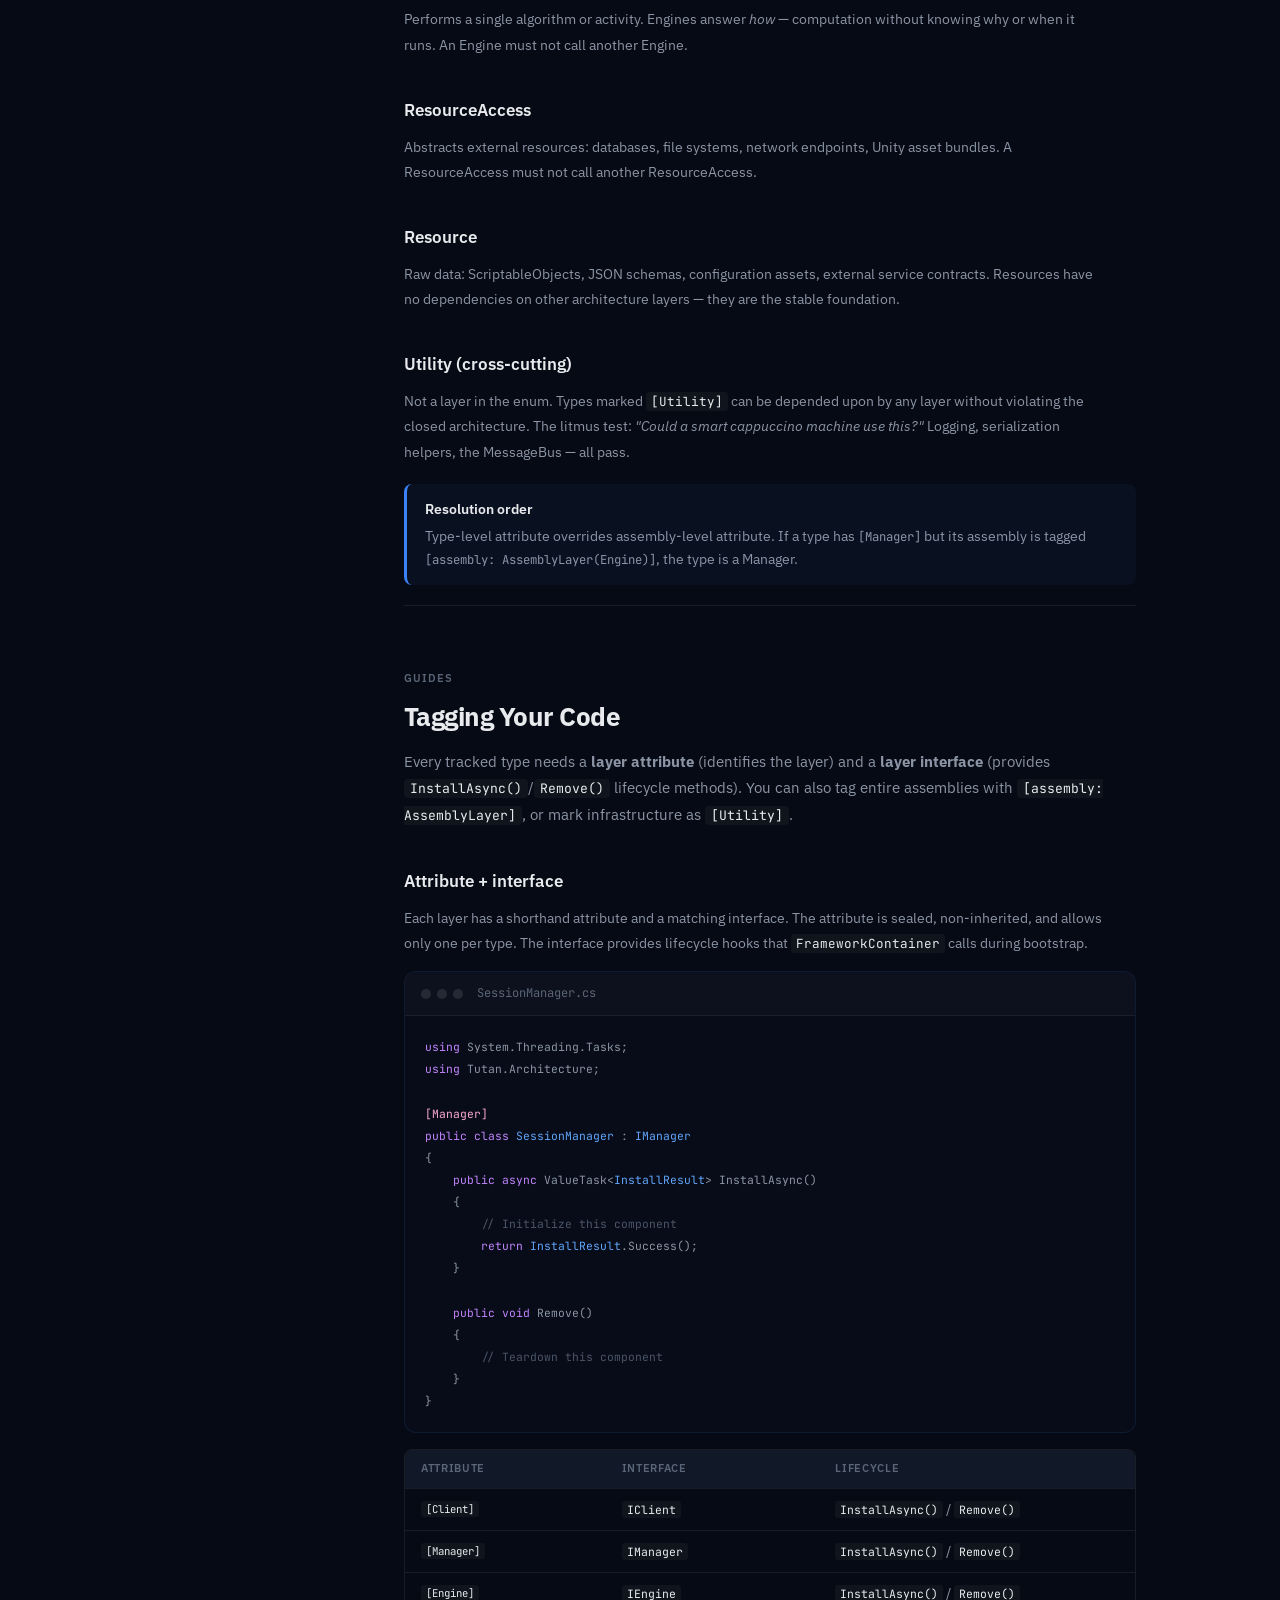
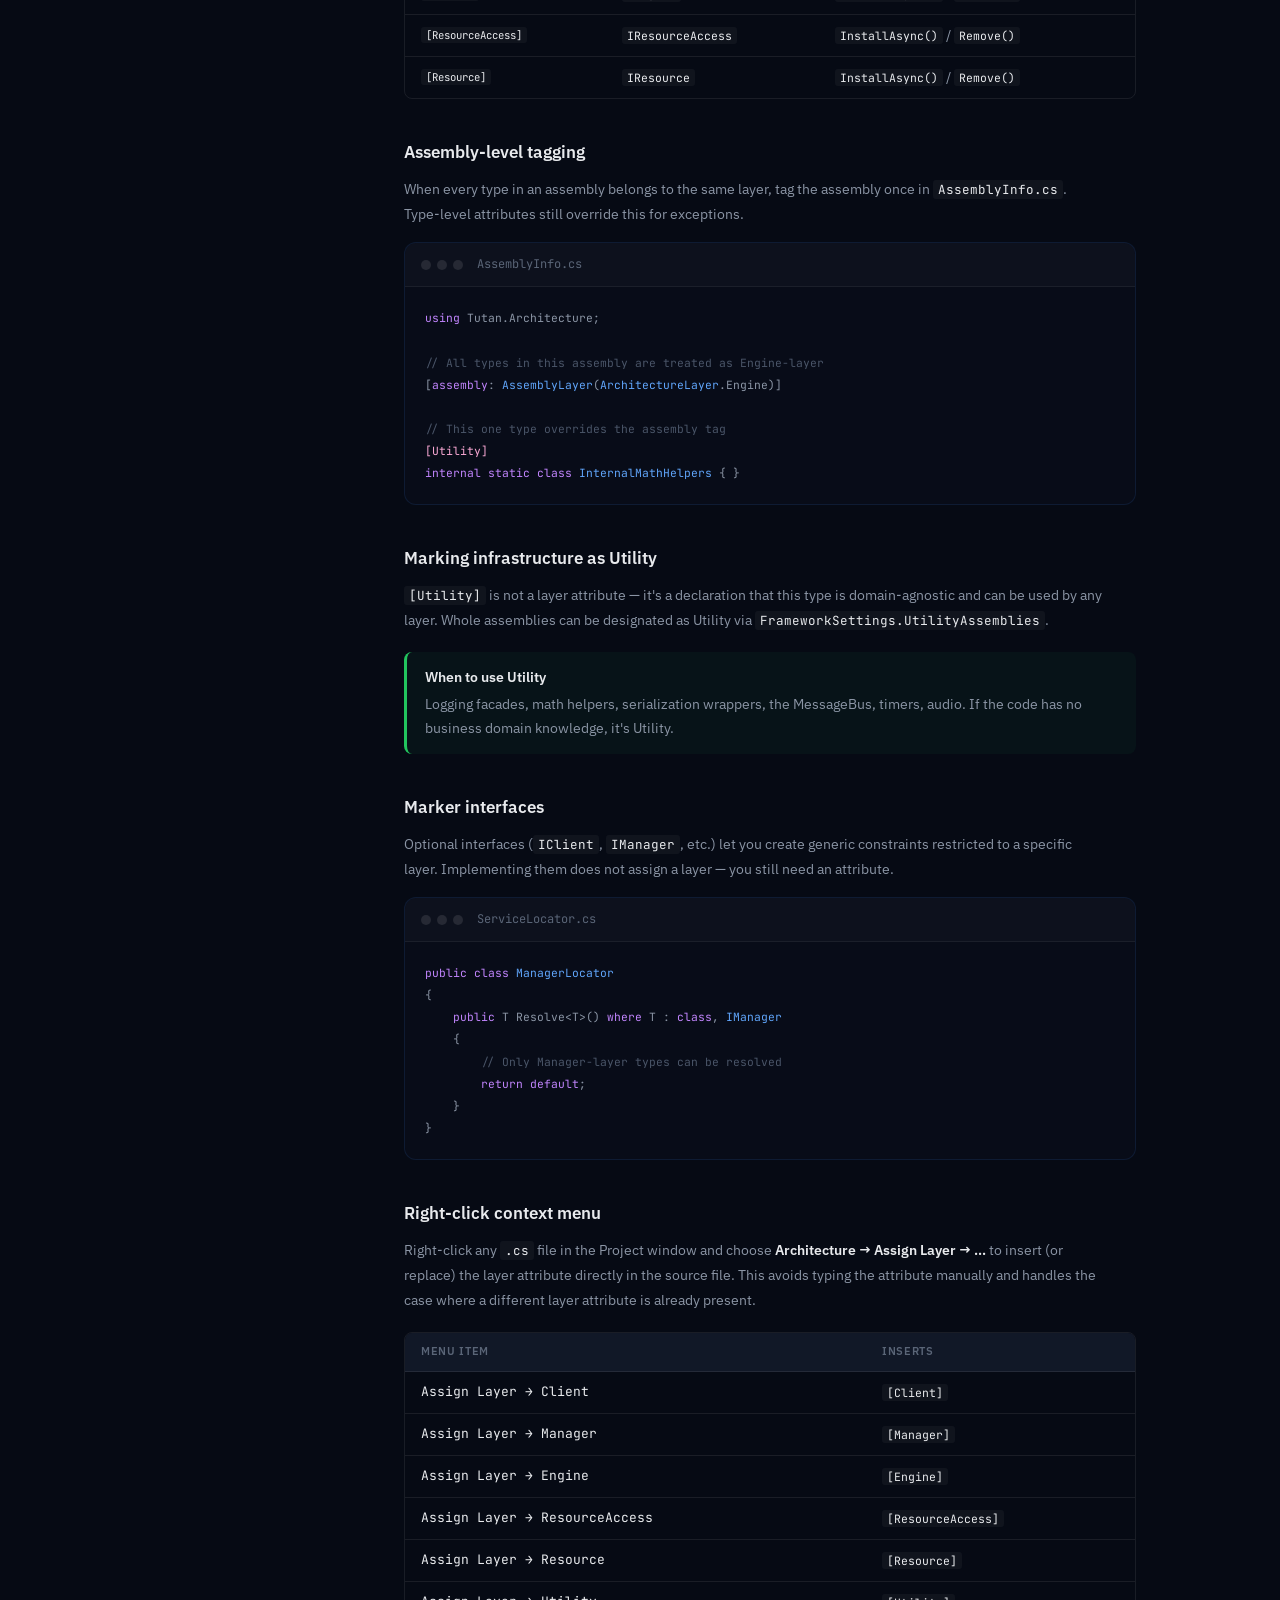
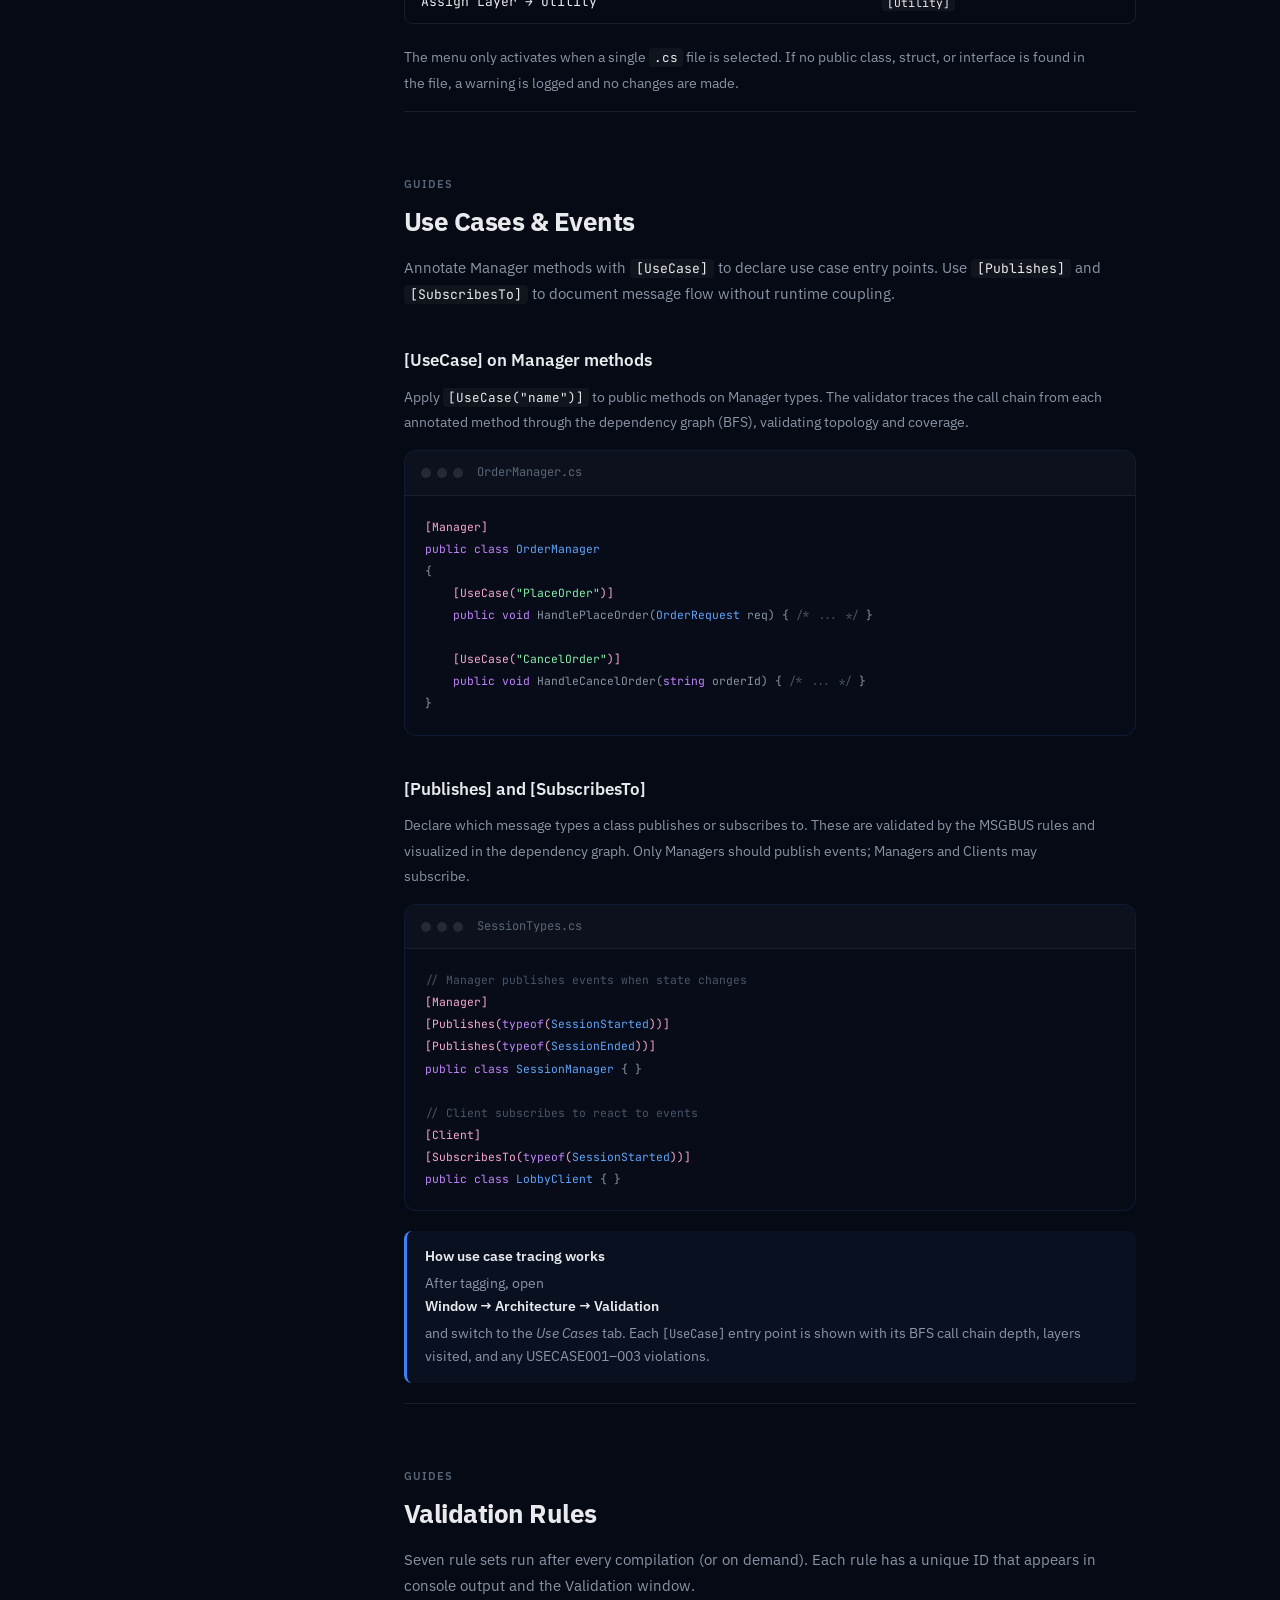
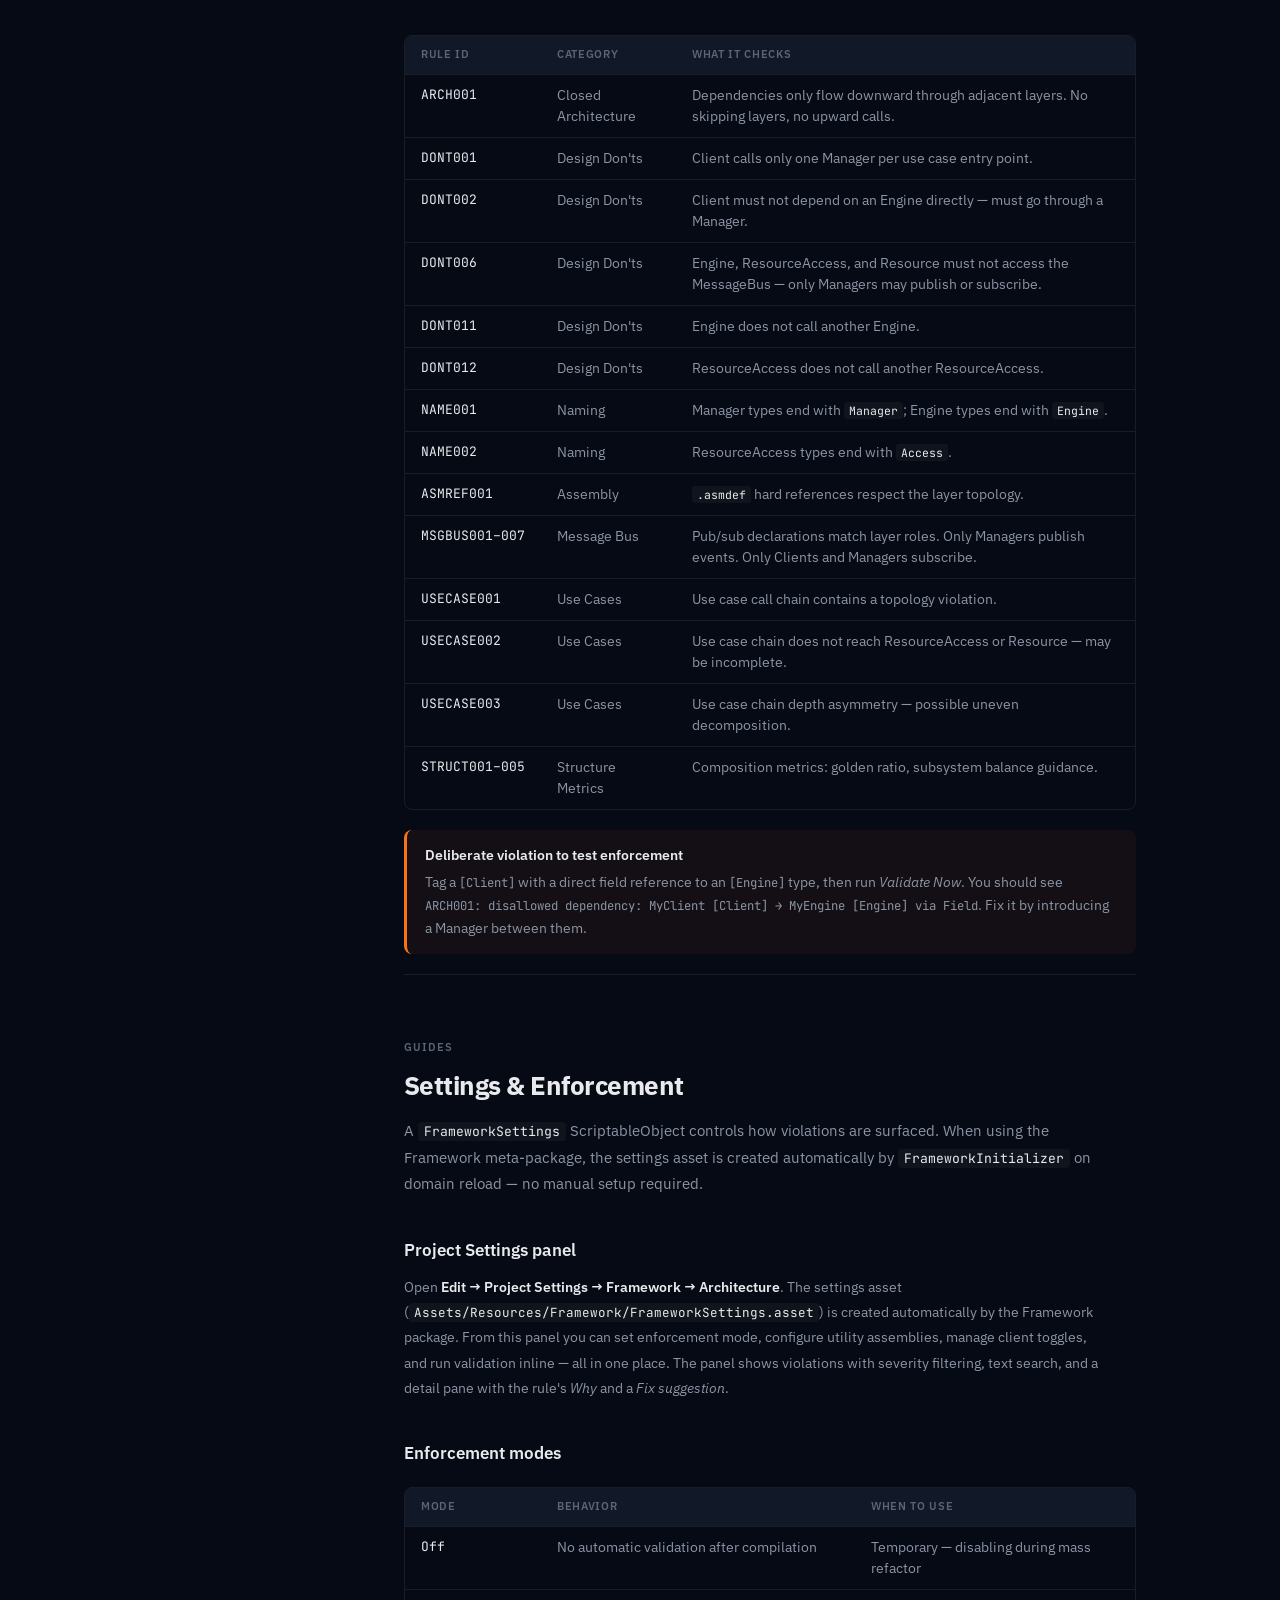
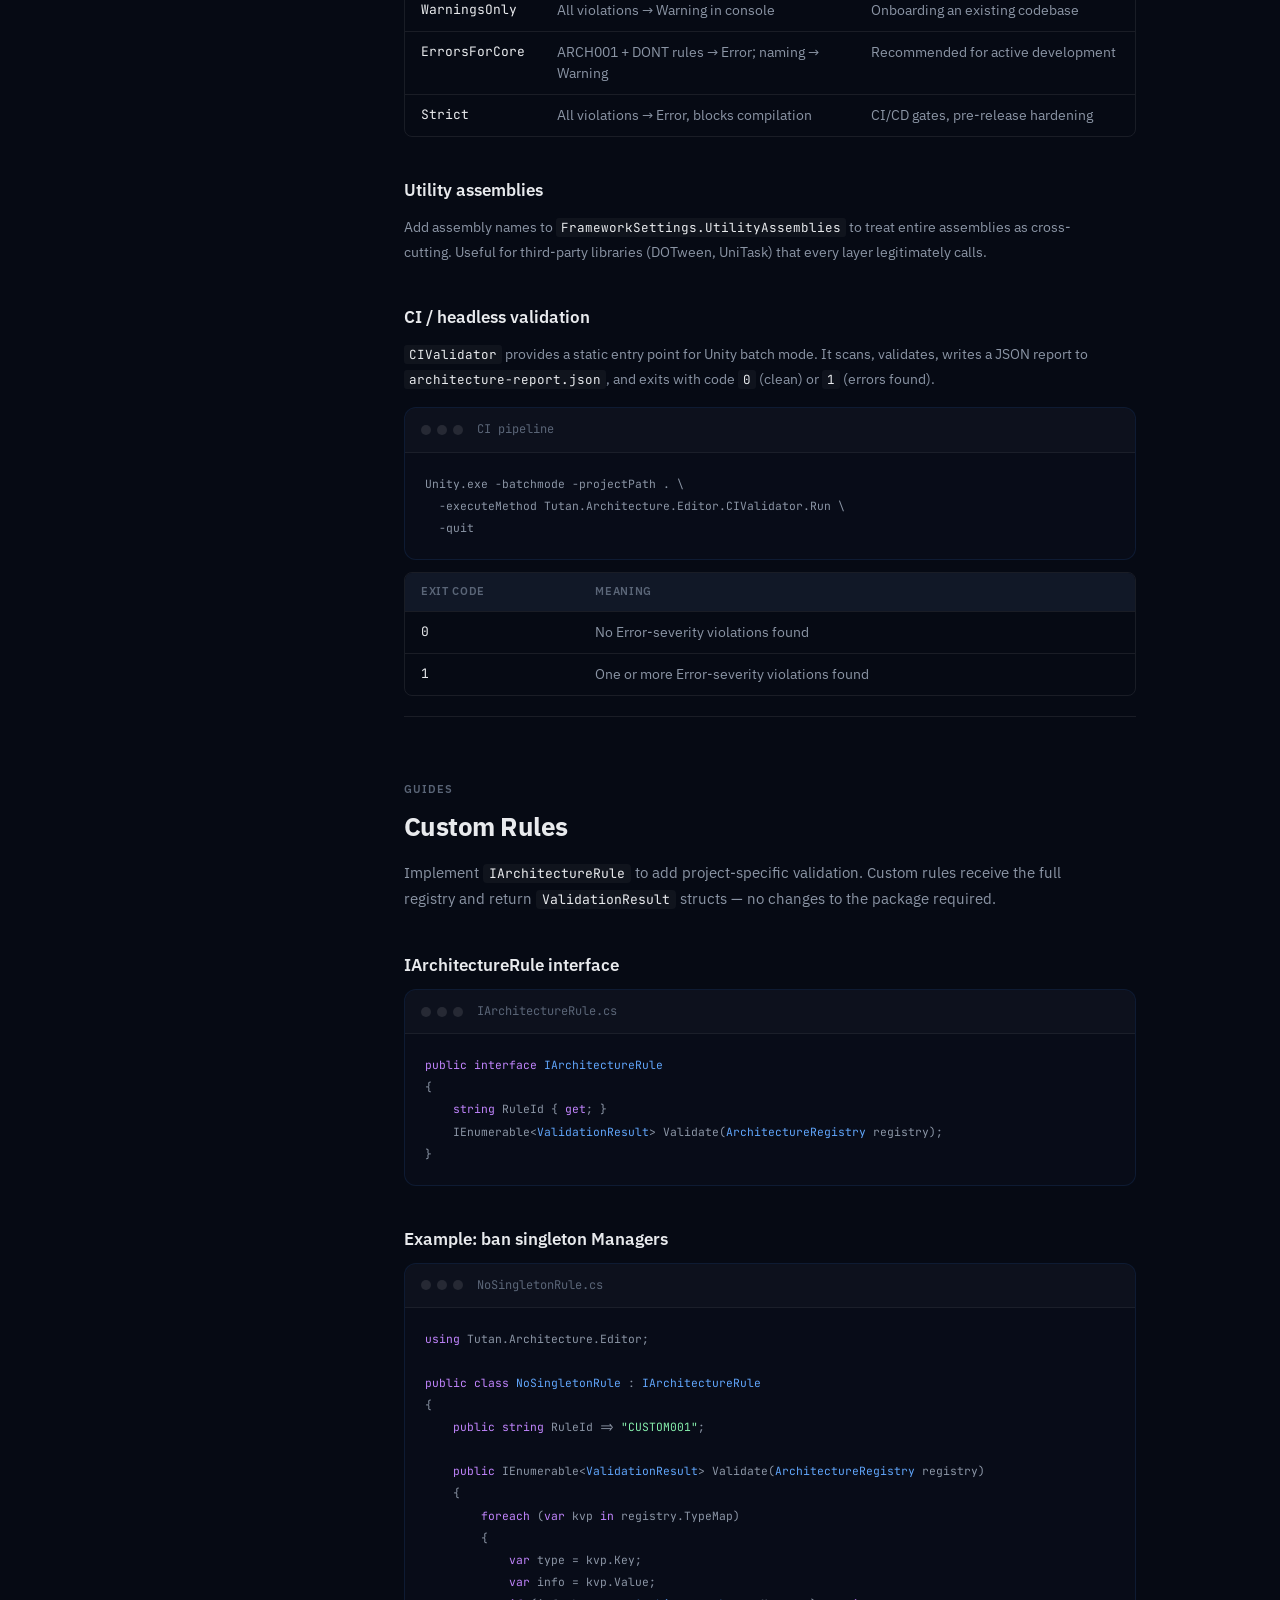
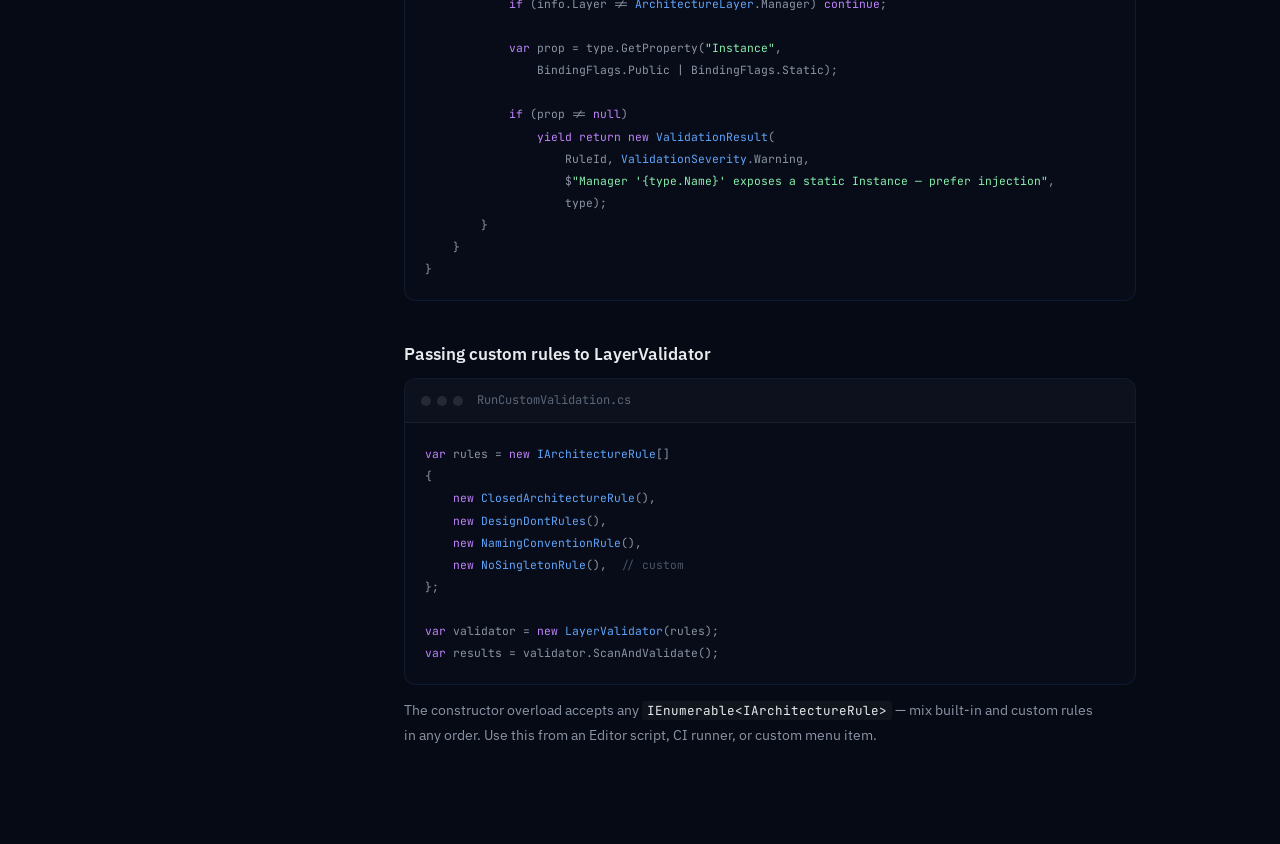
==== commit 4175f2c0: "update docs to include framework glue" ====
--- a/architecture.html
+++ b/architecture.html
@@ -71,7 +71,7 @@
       <!-- ── Getting Started Hero ── -->
       <section class="docs-hero" id="getting-started">
         <div class="docs-hero-glow" style="background:radial-gradient(ellipse, var(--arch-glow) 0%, transparent 70%)" aria-hidden="true"></div>
-        <span class="docs-hero-badge docs-hero-badge--arch">com.tutan.architecture · v0.4.0</span>
+        <span class="docs-hero-badge docs-hero-badge--arch">com.tutan.architecture · v2.0.0</span>
         <h1 class="docs-hero-title">Enforce Architecture<br>at Compile Time</h1>
         <p class="docs-hero-desc">
           UP-Architecture implements Löwy's Method in Unity. Tag your types, and the validator enforces a strict 5-layer topology — no upward calls, no skipped layers, no sideways dependencies.
@@ -89,36 +89,39 @@
             <span class="docs-stat-value" style="color:var(--arch-color)">24+</span>
             <span class="docs-stat-label">Validations</span>
           </div>
-          <div>
-            <span class="docs-stat-value" style="color:var(--arch-color)">Unity 6</span>
-            <span class="docs-stat-label">Target</span>
-          </div>
         </div>
 
         <div class="steps">
           <div class="step">
             <div class="step-num" style="border-color:var(--arch-color);color:var(--arch-color)">1</div>
             <div class="step-body">
-              <div class="step-title">Install the package</div>
-              <div class="step-desc">Open <strong>Window → Package Manager</strong>, click <strong>+</strong> → <em>Add package from disk…</em>, navigate to <code>Packages/com.tutan.architecture/package.json</code>.</div>
+              <div class="step-title">Install via Framework</div>
+              <div class="step-desc">Install <code>com.tutan.framework</code> — it pulls in Architecture, Functional, and Utilities automatically. <code>FrameworkBootstrap</code> handles initialization order for you.</div>
             </div>
           </div>
           <div class="step">
             <div class="step-num" style="border-color:var(--arch-color);color:var(--arch-color)">2</div>
             <div class="step-body">
               <div class="step-title">Tag your first type</div>
-              <div class="step-desc">Add <code>[Manager]</code>, <code>[Engine]</code>, or any layer attribute to a class. Use shorthand attributes for readability.</div>
+              <div class="step-desc">Add a <strong>layer attribute</strong> (<code>[Manager]</code>, <code>[Engine]</code>, etc.) and implement the matching <strong>layer interface</strong> (<code>IManager</code>, <code>IEngine</code>, etc.). The interface provides <code>InstallAsync()</code> and <code>Remove()</code> lifecycle methods.</div>
             </div>
           </div>
           <div class="step">
             <div class="step-num" style="border-color:var(--arch-color);color:var(--arch-color)">3</div>
             <div class="step-body">
+              <div class="step-title">Register in the container</div>
+              <div class="step-desc">In a <code>[RuntimeInitializeOnLoadMethod(SubsystemRegistration)]</code> method, register your types on <code>FrameworkBootstrap.Container</code> using <code>AddManager&lt;T&gt;()</code>, <code>AddEngine&lt;T&gt;()</code>, etc. The container resolves constructor dependencies and calls <code>InstallAsync()</code> in layer order.</div>
+            </div>
+          </div>
+          <div class="step">
+            <div class="step-num" style="border-color:var(--arch-color);color:var(--arch-color)">4</div>
+            <div class="step-body">
               <div class="step-title">Run validation</div>
               <div class="step-desc">Open <strong>Window → Architecture → Validate Now</strong>. Violations appear in the console with rule IDs like <code>ARCH001</code>.</div>
             </div>
           </div>
           <div class="step">
-            <div class="step-num" style="border-color:var(--arch-color);color:var(--arch-color)">4</div>
+            <div class="step-num" style="border-color:var(--arch-color);color:var(--arch-color)">5</div>
             <div class="step-body">
               <div class="step-title">Configure enforcement</div>
               <div class="step-desc">Open <strong>Edit → Project Settings → Architecture</strong>. The settings asset is created automatically on first visit. Set enforcement mode (WarningsOnly → Strict), add utility assembly names, and run validation inline from the same panel.</div>
@@ -156,9 +159,17 @@
             <div class="code-card code-card--arch">
               <div class="code-card-header"><span class="code-card-dot"></span><span class="code-card-dot"></span><span class="code-card-dot"></span><span class="code-card-file">LobbyClient.cs</span></div>
 <pre class="code-block"><code><span class="attr">[Client]</span>
-<span class="kw">public class</span> <span class="type">LobbyClient</span>
+<span class="kw">public class</span> <span class="type">LobbyClient</span> : <span class="type">IClient</span>
 {
     <span class="kw">private readonly</span> <span class="type">SessionManager</span> _sessionManager;
+
+    <span class="kw">public</span> LobbyClient(<span class="type">SessionManager</span> sessionManager)
+        => _sessionManager = sessionManager;
+
+    <span class="kw">public</span> ValueTask&lt;<span class="type">InstallResult</span>&gt; InstallAsync()
+        => <span class="kw">new</span>(<span class="type">InstallResult</span>.Success());
+
+    <span class="kw">public void</span> Remove() { }
 
     <span class="kw">public void</span> OnJoinPressed(<span class="kw">string</span> roomCode)
         => _sessionManager.JoinSession(roomCode);
@@ -168,14 +179,25 @@
 
           <div class="sub-section">
             <h3 class="sub-title">Manager</h3>
-            <p class="prose">Orchestrates business logic by coordinating Engines and ResourceAccess. Managers are the <strong>only</strong> layer that may publish events to the MessageBus. They implement use cases — one method per use case entry point.</p>
+            <p class="prose">Orchestrates business logic by coordinating Engines and ResourceAccess. Managers are the <strong>only</strong> layer that may publish events to the MessageBus. They implement use cases — one method per use case entry point. Constructor dependencies are injected by <code>FrameworkContainer</code>.</p>
             <div class="code-card code-card--arch">
               <div class="code-card-header"><span class="code-card-dot"></span><span class="code-card-dot"></span><span class="code-card-dot"></span><span class="code-card-file">SessionManager.cs</span></div>
 <pre class="code-block"><code><span class="attr">[Manager]</span>
-<span class="kw">public class</span> <span class="type">SessionManager</span>
+<span class="kw">public class</span> <span class="type">SessionManager</span> : <span class="type">IManager</span>
 {
     <span class="kw">private readonly</span> <span class="type">ValidatingEngine</span> _validator;
     <span class="kw">private readonly</span> <span class="type">SessionAccess</span> _sessionAccess;
+
+    <span class="kw">public</span> SessionManager(<span class="type">ValidatingEngine</span> validator, <span class="type">SessionAccess</span> access)
+    {
+        _validator = validator;
+        _sessionAccess = access;
+    }
+
+    <span class="kw">public</span> ValueTask&lt;<span class="type">InstallResult</span>&gt; InstallAsync()
+        => <span class="kw">new</span>(<span class="type">InstallResult</span>.Success());
+
+    <span class="kw">public void</span> Remove() { }
 
     <span class="kw">public void</span> JoinSession(<span class="kw">string</span> roomCode)
     {
@@ -216,21 +238,43 @@
           <div class="section-eyebrow">Guides</div>
           <h2 class="section-title">Tagging Your Code</h2>
           <p class="section-intro">
-            Every tracked type needs exactly one layer attribute. You can tag individual types with shorthand attributes, tag entire assemblies with <code>[assembly: AssemblyLayer]</code>, or mark infrastructure as <code>[Utility]</code>.
+            Every tracked type needs a <strong>layer attribute</strong> (identifies the layer) and a <strong>layer interface</strong> (provides <code>InstallAsync()</code>/<code>Remove()</code> lifecycle methods). You can also tag entire assemblies with <code>[assembly: AssemblyLayer]</code>, or mark infrastructure as <code>[Utility]</code>.
           </p>
 
           <div class="sub-section">
-            <h3 class="sub-title">Shorthand attributes</h3>
-            <p class="prose">The five shorthand attributes are the preferred way to tag individual types. Each is sealed, non-inherited, and allows only one per type.</p>
-            <div class="code-card code-card--arch">
-              <div class="code-card-header"><span class="code-card-dot"></span><span class="code-card-dot"></span><span class="code-card-dot"></span><span class="code-card-file">InventoryTypes.cs</span></div>
-<pre class="code-block"><code><span class="kw">using</span> Tutan.Architecture;
-
-<span class="attr">[Client]</span>     <span class="kw">public class</span> <span class="type">HudClient</span>        { }
-<span class="attr">[Manager]</span>   <span class="kw">public class</span> <span class="type">InventoryManager</span> { }
-<span class="attr">[Engine]</span>    <span class="kw">public class</span> <span class="type">SortingEngine</span>    { }
-<span class="attr">[ResourceAccess]</span> <span class="kw">public class</span> <span class="type">InventoryAccess</span> { }
-<span class="attr">[Resource]</span>  <span class="kw">public class</span> <span class="type">ItemDefinition</span>  { }</code></pre>
+            <h3 class="sub-title">Attribute + interface</h3>
+            <p class="prose">Each layer has a shorthand attribute and a matching interface. The attribute is sealed, non-inherited, and allows only one per type. The interface provides lifecycle hooks that <code>FrameworkContainer</code> calls during bootstrap.</p>
+            <div class="code-card code-card--arch">
+              <div class="code-card-header"><span class="code-card-dot"></span><span class="code-card-dot"></span><span class="code-card-dot"></span><span class="code-card-file">SessionManager.cs</span></div>
+<pre class="code-block"><code><span class="kw">using</span> System.Threading.Tasks;
+<span class="kw">using</span> Tutan.Architecture;
+
+<span class="attr">[Manager]</span>
+<span class="kw">public class</span> <span class="type">SessionManager</span> : <span class="type">IManager</span>
+{
+    <span class="kw">public async</span> ValueTask&lt;<span class="type">InstallResult</span>&gt; InstallAsync()
+    {
+        <span class="cmt">// Initialize this component</span>
+        <span class="kw">return</span> <span class="type">InstallResult</span>.Success();
+    }
+
+    <span class="kw">public void</span> Remove()
+    {
+        <span class="cmt">// Teardown this component</span>
+    }
+}</code></pre>
+            </div>
+            <div class="table-wrap" style="margin-top:16px">
+              <table class="docs-table">
+                <thead><tr><th>Attribute</th><th>Interface</th><th>Lifecycle</th></tr></thead>
+                <tbody>
+                  <tr><td><code>[Client]</code></td><td><code>IClient</code></td><td><code>InstallAsync()</code> / <code>Remove()</code></td></tr>
+                  <tr><td><code>[Manager]</code></td><td><code>IManager</code></td><td><code>InstallAsync()</code> / <code>Remove()</code></td></tr>
+                  <tr><td><code>[Engine]</code></td><td><code>IEngine</code></td><td><code>InstallAsync()</code> / <code>Remove()</code></td></tr>
+                  <tr><td><code>[ResourceAccess]</code></td><td><code>IResourceAccess</code></td><td><code>InstallAsync()</code> / <code>Remove()</code></td></tr>
+                  <tr><td><code>[Resource]</code></td><td><code>IResource</code></td><td><code>InstallAsync()</code> / <code>Remove()</code></td></tr>
+                </tbody>
+              </table>
             </div>
           </div>
 
@@ -385,12 +429,12 @@
           <div class="section-eyebrow">Guides</div>
           <h2 class="section-title">Settings &amp; Enforcement</h2>
           <p class="section-intro">
-            A <code>FrameworkSettings</code> ScriptableObject controls how violations are surfaced. Create it once via the menu and configure per environment.
+            A <code>FrameworkSettings</code> ScriptableObject controls how violations are surfaced. When using the Framework meta-package, the settings asset is created automatically by <code>FrameworkInitializer</code> on domain reload — no manual setup required.
           </p>
 
           <div class="sub-section">
             <h3 class="sub-title">Project Settings panel</h3>
-            <p class="prose">Open <strong>Edit → Project Settings → Architecture</strong>. The settings asset (<code>Assets/Resources/Framework/FrameworkSettings.asset</code>) is created automatically on first visit. From this panel you can set enforcement mode, configure utility assemblies, and run validation inline — all in one place. The panel shows violations with severity filtering, text search, and a detail pane with the rule's <em>Why</em> and a <em>Fix suggestion</em>.</p>
+            <p class="prose">Open <strong>Edit → Project Settings → Framework → Architecture</strong>. The settings asset (<code>Assets/Resources/Framework/FrameworkSettings.asset</code>) is created automatically by the Framework package. From this panel you can set enforcement mode, configure utility assemblies, manage client toggles, and run validation inline — all in one place. The panel shows violations with severity filtering, text search, and a detail pane with the rule's <em>Why</em> and a <em>Fix suggestion</em>.</p>
           </div>
 
           <div class="sub-section">
--- a/src/docs.css
+++ b/src/docs.css
@@ -172,6 +172,7 @@
   scroll-margin-top: 64px;
   max-width: 860px;
   margin: 0 auto;
+  text-align: center;
 }
 
 .docs-hero-glow {
@@ -224,6 +225,8 @@
   max-width: 600px;
   line-height: 1.75;
   margin-bottom: 36px;
+  margin-left: auto;
+  margin-right: auto;
 }
 
 .docs-hero-desc code {
@@ -239,6 +242,7 @@
   gap: 40px;
   flex-wrap: wrap;
   margin-bottom: 36px;
+  justify-content: center;
 }
 
 .docs-stat-value {
@@ -374,7 +378,7 @@
 }
 
 /* --- Step List --- */
-.steps { margin: 24px 0 8px; }
+.steps { margin: 24px 0 8px; text-align: left; }
 
 .step {
   display: flex;
